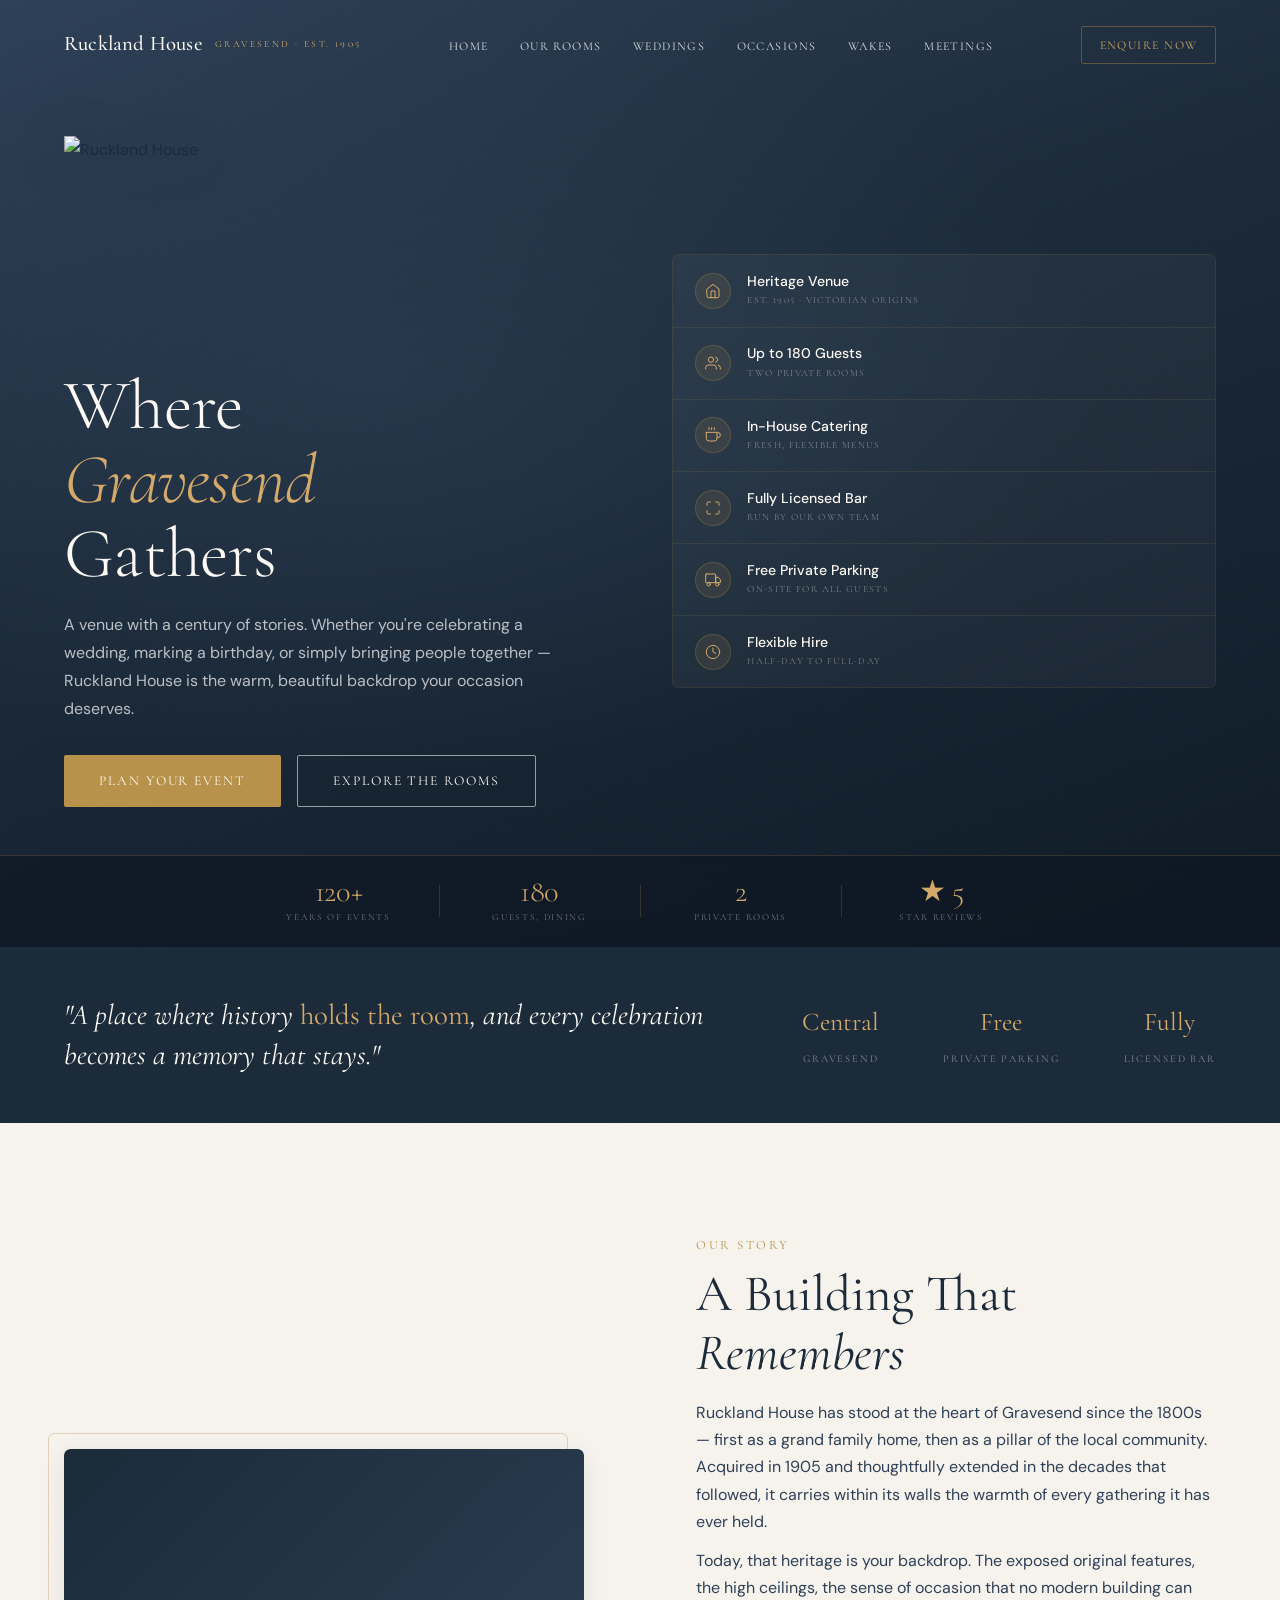
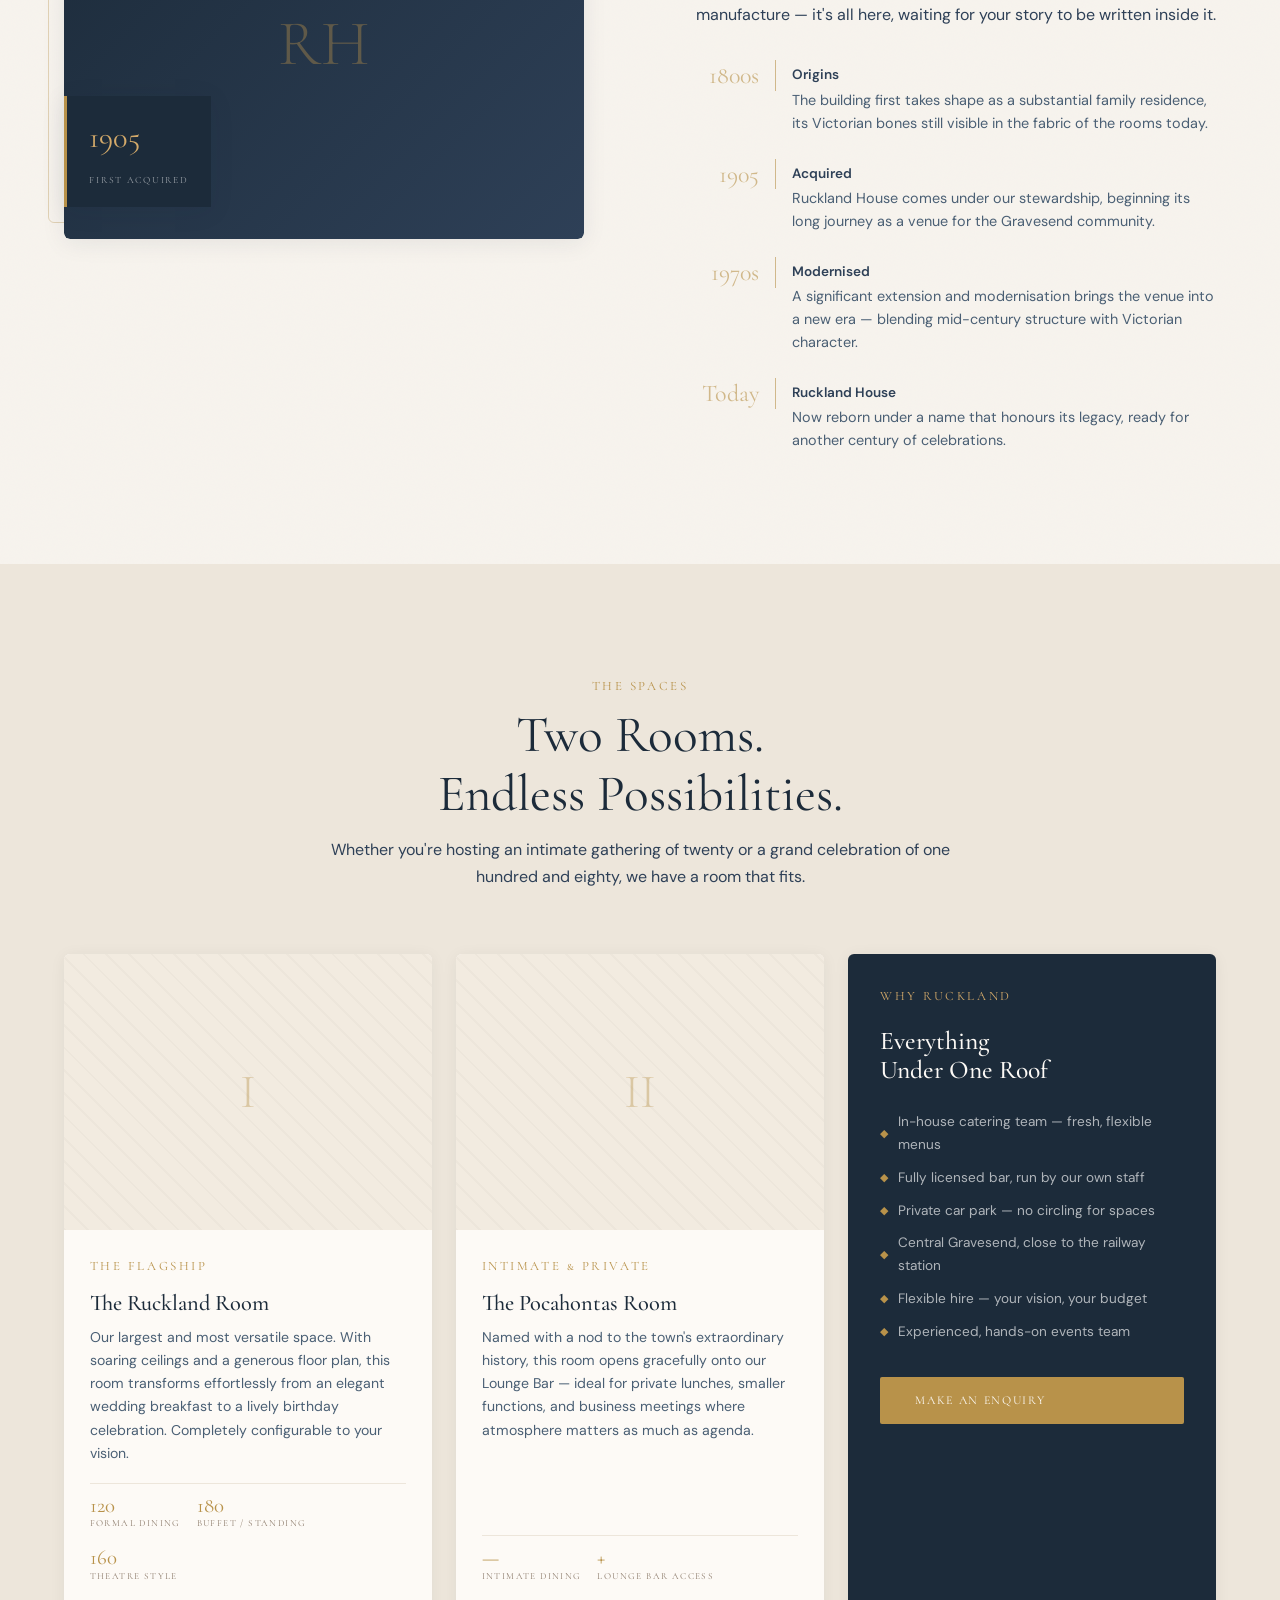
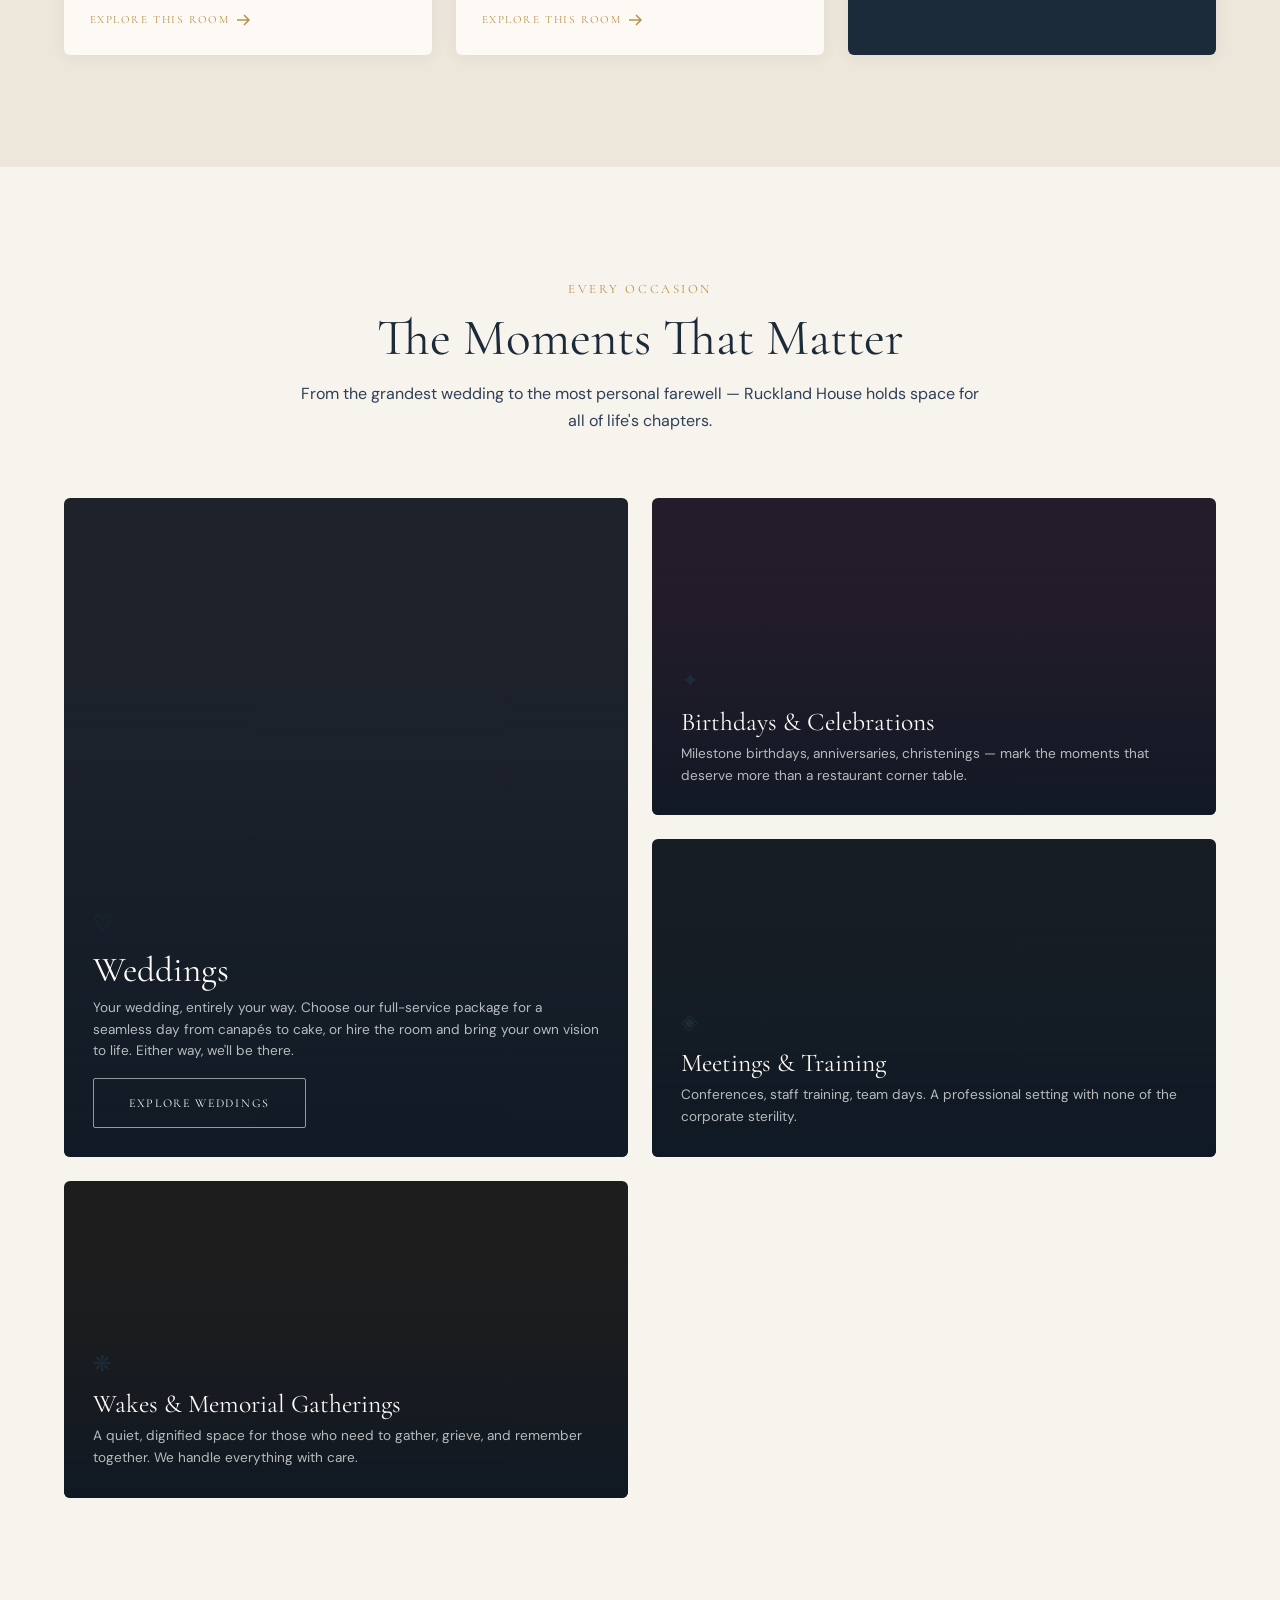
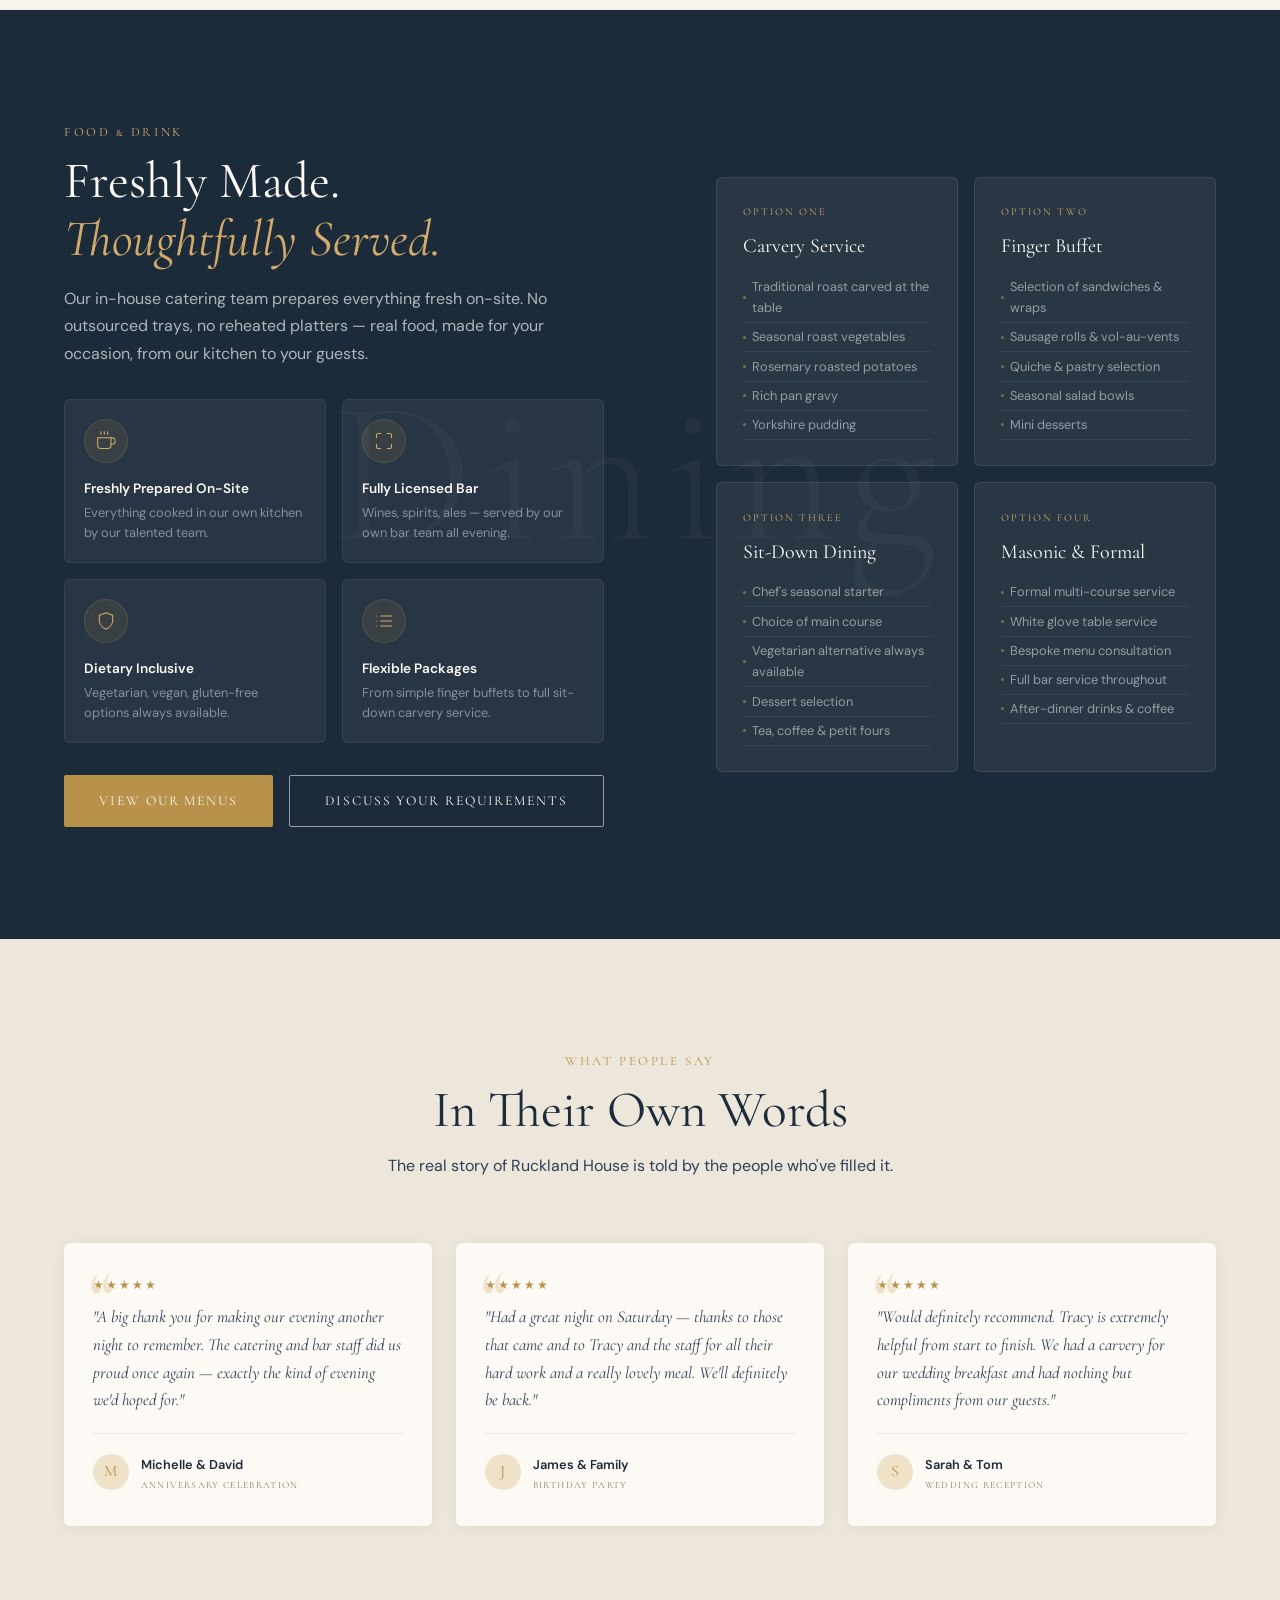
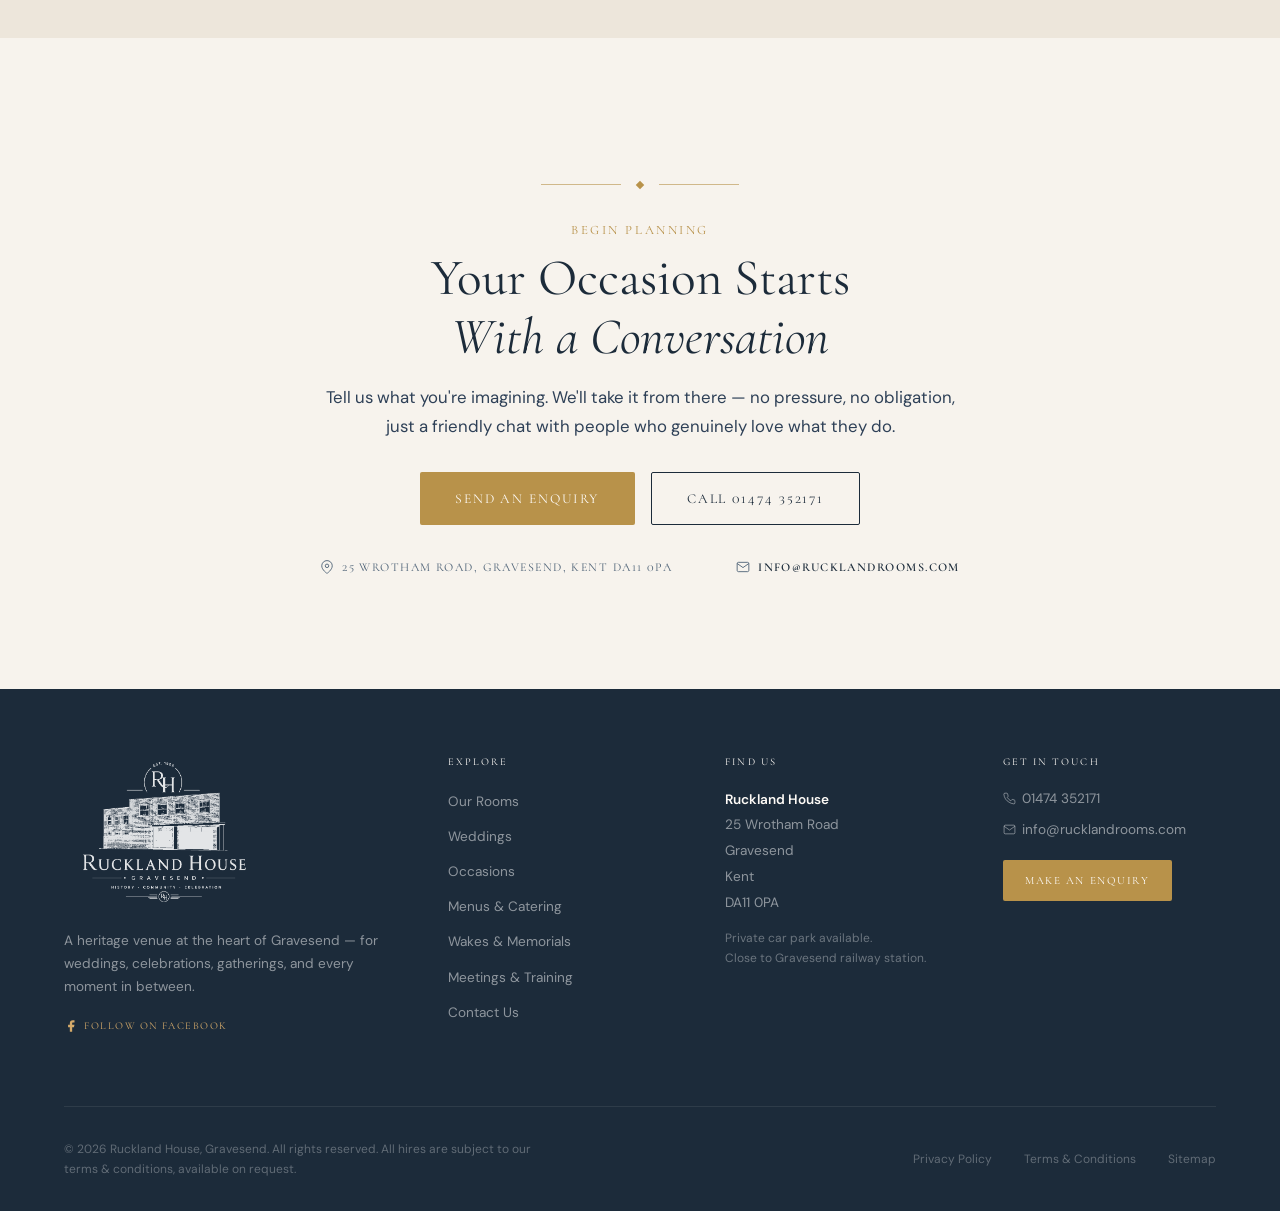
==== index.html @ 87211932 "Update index.html" ====
<!DOCTYPE html>
<html lang="en">
<head>
  <meta charset="UTF-8" />
  <meta name="viewport" content="width=device-width, initial-scale=1.0" />
  <meta name="description" content="Ruckland House — Gravesend's finest event venue. Weddings, celebrations, meetings and wakes in a historic building Est. 1905. Fully licensed bar, in-house catering. Call 01474 352171." />
  <meta name="keywords" content="function rooms Gravesend, wedding venue Gravesend, event venue Kent, Ruckland House, heritage venue Gravesend" />
  <meta property="og:title" content="Ruckland House — Gravesend" />
  <meta property="og:description" content="Where Gravesend gathers. Heritage venue for weddings, birthdays, and every moment worth celebrating." />
  <meta property="og:type" content="website" />
  <meta property="og:url" content="https://www.rucklandrooms.com" />
  <title>Ruckland House — Gravesend | Est. 1905</title>

  <!-- Google Fonts: Cormorant Garamond (heritage serif) + DM Sans (modernist sans) -->
  <link rel="preconnect" href="https://fonts.googleapis.com" />
  <link rel="preconnect" href="https://fonts.gstatic.com" crossorigin />
  <link href="https://fonts.googleapis.com/css2?family=Cormorant+Garamond:ital,wght@0,300;0,400;0,500;0,600;1,300;1,400;1,500&family=Cormorant+SC:wght@300;400;500&family=DM+Sans:ital,opsz,wght@0,9..40,300;0,9..40,400;0,9..40,500;0,9..40,600;1,9..40,400&display=swap" rel="stylesheet" />

  <link rel="stylesheet" href="style.css" />

  <!-- Favicon placeholder -->
  <link rel="icon" href="images/favicon.ico" type="image/x-icon" />
</head>

<body>

  <!-- ================================================
       HEADER & NAVIGATION
  ================================================ -->
  <header class="site-header" id="site-header">
    <div class="container">
      <nav class="nav" aria-label="Main navigation">

        <!-- Brand -->
        <a href="index.html" class="nav__brand" aria-label="Ruckland House home">
          <span class="nav__brand-name">Ruckland House</span>
          <span class="nav__brand-sub">Gravesend · Est. 1905</span>
        </a>

        <!-- Desktop links -->
        <ul class="nav__links" role="list">
          <li><a href="index.html" class="nav__link" aria-current="page">Home</a></li>
          <li><a href="rooms.html" class="nav__link">Our Rooms</a></li>
          <li><a href="weddings.html" class="nav__link">Weddings</a></li>
          <li><a href="occasions.html" class="nav__link">Occasions</a></li>
          <li><a href="wakes.html" class="nav__link">Wakes</a></li>
          <li><a href="meetings.html" class="nav__link">Meetings</a></li>
        </ul>

        <a href="contact.html" class="nav__cta">Enquire Now</a>

        <!-- Mobile toggle -->
        <button class="nav__toggle" id="nav-toggle" aria-label="Open menu" aria-expanded="false" aria-controls="nav-mobile">
          <span></span><span></span><span></span>
        </button>

      </nav>
    </div>
  </header>

  <!-- Mobile drawer -->
  <nav class="nav__mobile" id="nav-mobile" aria-label="Mobile navigation" aria-hidden="true">
    <button class="nav__mobile-close" id="nav-close" aria-label="Close menu">&times;</button>
    <a href="index.html" class="nav__mobile-link">Home</a>
    <a href="rooms.html" class="nav__mobile-link">Our Rooms</a>
    <a href="weddings.html" class="nav__mobile-link">Weddings</a>
    <a href="occasions.html" class="nav__mobile-link">Occasions</a>
    <a href="wakes.html" class="nav__mobile-link">Wakes</a>
    <a href="meetings.html" class="nav__mobile-link">Meetings</a>
    <a href="contact.html" class="nav__mobile-link text-gold">Enquire Now</a>
  </nav>

  <main>

    <!-- ================================================
         HERO — Left-aligned, two-column
    ================================================ -->
    <section class="hero" aria-label="Welcome to Ruckland House">
      <div class="hero__bg" aria-hidden="true"></div>

      <div class="container hero__inner">

        <!-- Left: main content -->
        <div class="hero__content">
          <div class="hero__logo-wrap">
            <img
              src="images/logo-white.png"
              alt="Ruckland House"
              class="hero__logo"
              width="260"
              height="208"
            />
          </div>

          <h1 class="hero__title">
            Where<br /><em>Gravesend</em><br />Gathers
          </h1>

          <p class="hero__sub">
            A venue with a century of stories. Whether you're celebrating a wedding, 
            marking a birthday, or simply bringing people together — Ruckland House 
            is the warm, beautiful backdrop your occasion deserves.
          </p>

          <div class="hero__actions">
            <a href="contact.html" class="btn btn--primary">Plan Your Event</a>
            <a href="rooms.html" class="btn btn--ghost">Explore the Rooms</a>
          </div>
        </div>

        <!-- Right: feature list -->
        <div class="hero__features" aria-hidden="true">
          <ul class="hero__feat-list">
            <li class="hero__feat-item">
              <span class="hero__feat-icon">
                <svg width="16" height="16" viewBox="0 0 24 24" fill="none" stroke="currentColor" stroke-width="1.5" stroke-linecap="round" stroke-linejoin="round"><path d="M3 9l9-7 9 7v11a2 2 0 0 1-2 2H5a2 2 0 0 1-2-2z"/><polyline points="9 22 9 12 15 12 15 22"/></svg>
              </span>
              <div>
                <span class="hero__feat-title">Heritage Venue</span>
                <span class="hero__feat-sub">Est. 1905 · Victorian origins</span>
              </div>
            </li>
            <li class="hero__feat-item">
              <span class="hero__feat-icon">
                <svg width="16" height="16" viewBox="0 0 24 24" fill="none" stroke="currentColor" stroke-width="1.5" stroke-linecap="round" stroke-linejoin="round"><path d="M17 21v-2a4 4 0 0 0-4-4H5a4 4 0 0 0-4 4v2"/><circle cx="9" cy="7" r="4"/><path d="M23 21v-2a4 4 0 0 0-3-3.87"/><path d="M16 3.13a4 4 0 0 1 0 7.75"/></svg>
              </span>
              <div>
                <span class="hero__feat-title">Up to 180 Guests</span>
                <span class="hero__feat-sub">Two private rooms</span>
              </div>
            </li>
            <li class="hero__feat-item">
              <span class="hero__feat-icon">
                <svg width="16" height="16" viewBox="0 0 24 24" fill="none" stroke="currentColor" stroke-width="1.5" stroke-linecap="round" stroke-linejoin="round"><path d="M18 8h1a4 4 0 0 1 0 8h-1"/><path d="M2 8h16v9a4 4 0 0 1-4 4H6a4 4 0 0 1-4-4V8z"/><line x1="6" y1="1" x2="6" y2="4"/><line x1="10" y1="1" x2="10" y2="4"/><line x1="14" y1="1" x2="14" y2="4"/></svg>
              </span>
              <div>
                <span class="hero__feat-title">In-House Catering</span>
                <span class="hero__feat-sub">Fresh, flexible menus</span>
              </div>
            </li>
            <li class="hero__feat-item">
              <span class="hero__feat-icon">
                <svg width="16" height="16" viewBox="0 0 24 24" fill="none" stroke="currentColor" stroke-width="1.5" stroke-linecap="round" stroke-linejoin="round"><path d="M8 3H5a2 2 0 0 0-2 2v3m18 0V5a2 2 0 0 0-2-2h-3m0 18h3a2 2 0 0 0 2-2v-3M3 16v3a2 2 0 0 0 2 2h3"/></svg>
              </span>
              <div>
                <span class="hero__feat-title">Fully Licensed Bar</span>
                <span class="hero__feat-sub">Run by our own team</span>
              </div>
            </li>
            <li class="hero__feat-item">
              <span class="hero__feat-icon">
                <svg width="16" height="16" viewBox="0 0 24 24" fill="none" stroke="currentColor" stroke-width="1.5" stroke-linecap="round" stroke-linejoin="round"><rect x="1" y="3" width="15" height="13" rx="1"/><path d="M16 8h4l3 3v5h-7V8z"/><circle cx="5.5" cy="18.5" r="2.5"/><circle cx="18.5" cy="18.5" r="2.5"/></svg>
              </span>
              <div>
                <span class="hero__feat-title">Free Private Parking</span>
                <span class="hero__feat-sub">On-site for all guests</span>
              </div>
            </li>
            <li class="hero__feat-item">
              <span class="hero__feat-icon">
                <svg width="16" height="16" viewBox="0 0 24 24" fill="none" stroke="currentColor" stroke-width="1.5" stroke-linecap="round" stroke-linejoin="round"><circle cx="12" cy="12" r="10"/><polyline points="12 6 12 12 16 14"/></svg>
              </span>
              <div>
                <span class="hero__feat-title">Flexible Hire</span>
                <span class="hero__feat-sub">Half-day to full-day</span>
              </div>
            </li>
          </ul>
        </div>

      </div>

      <!-- Stat strip — full width along the bottom -->
      <div class="hero__strip">
        <div class="hero__strip-inner">
          <div class="hero__strip-item">
            <span class="hero__strip-num">120+</span>
            <span class="hero__strip-lbl">Years of Events</span>
          </div>
          <div class="hero__strip-div" aria-hidden="true"></div>
          <div class="hero__strip-item">
            <span class="hero__strip-num">180</span>
            <span class="hero__strip-lbl">Guests, Dining</span>
          </div>
          <div class="hero__strip-div" aria-hidden="true"></div>
          <div class="hero__strip-item">
            <span class="hero__strip-num">2</span>
            <span class="hero__strip-lbl">Private Rooms</span>
          </div>
          <div class="hero__strip-div" aria-hidden="true"></div>
          <div class="hero__strip-item">
            <span class="hero__strip-num">&#9733;&nbsp;5</span>
            <span class="hero__strip-lbl">Star Reviews</span>
          </div>
        </div>
      </div>

    </section>

    <!-- ================================================
         INTRO STRIP
    ================================================ -->
    <div class="intro-strip">
      <div class="container">
        <div class="intro-strip__inner">
          <p class="intro-strip__text">
            "A place where history <em>holds the room</em>, and every celebration 
            becomes a memory that stays."
          </p>
          <div class="intro-strip__details">
            <div class="intro-strip__item">
              <span class="intro-strip__item-value">Central</span>
              <span class="intro-strip__item-key">Gravesend</span>
            </div>
            <div class="intro-strip__item">
              <span class="intro-strip__item-value">Free</span>
              <span class="intro-strip__item-key">Private Parking</span>
            </div>
            <div class="intro-strip__item">
              <span class="intro-strip__item-value">Fully</span>
              <span class="intro-strip__item-key">Licensed Bar</span>
            </div>
          </div>
        </div>
      </div>
    </div>

    <!-- ================================================
         HERITAGE SECTION
    ================================================ -->
    <section class="heritage" aria-labelledby="heritage-title">
      <div class="container">
        <div class="heritage__inner">

          <!-- Visual side -->
          <div class="heritage__visual reveal">
            <div class="heritage__img-wrap">
              <!--
                REPLACE THIS with a real exterior/historic photo.
                Suggested: a sepia or warm-toned shot of the building facade.
                Dimensions: 800×600px minimum.
              -->
              <img
                src="images/heritage-building.jpg"
                alt="The exterior of Ruckland House, Gravesend — a heritage building with Victorian origins"
                width="800"
                height="600"
                loading="lazy"
                onerror="this.style.display='none'; this.nextElementSibling.style.display='flex';"
              />
              <!-- Fallback placeholder (hidden when image loads) -->
              <div style="display:none; width:100%; aspect-ratio:4/3; background:linear-gradient(135deg,#1C2B3A,#2E4057); align-items:center; justify-content:center; border-radius:6px;">
                <span style="font-family:'Cormorant Garamond',serif; font-size:4rem; color:rgba(184,146,74,0.4); font-weight:300;">RH</span>
              </div>
            </div>
            <div class="heritage__img-frame" aria-hidden="true"></div>
            <div class="heritage__est-badge" aria-label="Acquired by Ruckland House in 1905">
              <strong>1905</strong>
              <span>First Acquired</span>
            </div>
          </div>

          <!-- Content side -->
          <div class="heritage__content reveal reveal--delay-2">
            <span class="label">Our Story</span>
            <h2 id="heritage-title">A Building That<br /><em>Remembers</em></h2>

            <p style="margin-top: 1rem; max-width: none;">
              Ruckland House has stood at the heart of Gravesend since the 1800s — 
              first as a grand family home, then as a pillar of the local community. 
              Acquired in 1905 and thoughtfully extended in the decades that followed, 
              it carries within its walls the warmth of every gathering it has ever held.
            </p>
            <p style="margin-top: 0.75rem; max-width: none;">
              Today, that heritage is your backdrop. The exposed original features, 
              the high ceilings, the sense of occasion that no modern building can 
              manufacture — it's all here, waiting for your story to be written inside it.
            </p>

            <div class="heritage__timeline" style="margin-top: 2rem;">
              <div class="timeline-item">
                <div class="timeline-item__year">1800s</div>
                <div class="timeline-item__text">
                  <strong>Origins</strong>
                  The building first takes shape as a substantial family residence, 
                  its Victorian bones still visible in the fabric of the rooms today.
                </div>
              </div>
              <div class="timeline-item">
                <div class="timeline-item__year">1905</div>
                <div class="timeline-item__text">
                  <strong>Acquired</strong>
                  Ruckland House comes under our stewardship, beginning its long 
                  journey as a venue for the Gravesend community.
                </div>
              </div>
              <div class="timeline-item">
                <div class="timeline-item__year">1970s</div>
                <div class="timeline-item__text">
                  <strong>Modernised</strong>
                  A significant extension and modernisation brings the venue into 
                  a new era — blending mid-century structure with Victorian character.
                </div>
              </div>
              <div class="timeline-item">
                <div class="timeline-item__year">Today</div>
                <div class="timeline-item__text">
                  <strong>Ruckland House</strong>
                  Now reborn under a name that honours its legacy, ready for 
                  another century of celebrations.
                </div>
              </div>
            </div>
          </div>

        </div>
      </div>
    </section>

    <!-- ================================================
         ROOMS / SPACES
    ================================================ -->
    <section class="spaces" aria-labelledby="spaces-title">
      <div class="container">
        <header class="spaces__header reveal">
          <span class="label">The Spaces</span>
          <h2 id="spaces-title">Two Rooms.<br />Endless Possibilities.</h2>
          <p style="margin-inline: auto; margin-top: 0.75rem;">
            Whether you're hosting an intimate gathering of twenty or a grand 
            celebration of one hundred and eighty, we have a room that fits.
          </p>
        </header>

        <div class="spaces__grid">

          <!-- Ruckland Room -->
          <article class="space-card reveal reveal--delay-1">
            <!--
              REPLACE: Interior photo of the main Ruckland Room.
              Suggested: wide-angle shot showing table setup, lighting.
              Dimensions: 800×600px minimum.
            -->
            <div class="space-card__img-placeholder" aria-hidden="true">
              <span>I</span>
            </div>
            <div class="space-card__body">
              <span class="label" style="margin-bottom: 0.2rem;">The Flagship</span>
              <h3 class="space-card__name">The Ruckland Room</h3>
              <p class="space-card__desc">
                Our largest and most versatile space. With soaring ceilings and 
                a generous floor plan, this room transforms effortlessly from an 
                elegant wedding breakfast to a lively birthday celebration. 
                Completely configurable to your vision.
              </p>
              <div class="space-card__cap">
                <div class="cap-item">
                  <span class="cap-item__num">120</span>
                  <span class="cap-item__lbl">Formal Dining</span>
                </div>
                <div class="cap-item">
                  <span class="cap-item__num">180</span>
                  <span class="cap-item__lbl">Buffet / Standing</span>
                </div>
                <div class="cap-item">
                  <span class="cap-item__num">160</span>
                  <span class="cap-item__lbl">Theatre Style</span>
                </div>
              </div>
              <a href="rooms.html#ruckland-room" class="space-card__link">
                Explore this room
                <svg width="14" height="14" viewBox="0 0 14 14" fill="none" stroke="currentColor" stroke-width="1.5" aria-hidden="true">
                  <path d="M1 7h12M8 2l5 5-5 5"/>
                </svg>
              </a>
            </div>
          </article>

          <!-- Pocahontas Room -->
          <article class="space-card reveal reveal--delay-2">
            <div class="space-card__img-placeholder" aria-hidden="true">
              <span>II</span>
            </div>
            <div class="space-card__body">
              <span class="label" style="margin-bottom: 0.2rem;">Intimate & Private</span>
              <h3 class="space-card__name">The Pocahontas Room</h3>
              <p class="space-card__desc">
                Named with a nod to the town's extraordinary history, this room 
                opens gracefully onto our Lounge Bar — ideal for private lunches, 
                smaller functions, and business meetings where atmosphere matters 
                as much as agenda.
              </p>
              <div class="space-card__cap">
                <div class="cap-item">
                  <span class="cap-item__num">—</span>
                  <span class="cap-item__lbl">Intimate Dining</span>
                </div>
                <div class="cap-item">
                  <span class="cap-item__num">+</span>
                  <span class="cap-item__lbl">Lounge Bar Access</span>
                </div>
              </div>
              <a href="rooms.html#pocahontas-room" class="space-card__link">
                Explore this room
                <svg width="14" height="14" viewBox="0 0 14 14" fill="none" stroke="currentColor" stroke-width="1.5" aria-hidden="true">
                  <path d="M1 7h12M8 2l5 5-5 5"/>
                </svg>
              </a>
            </div>
          </article>

          <!-- Venue overview card -->
          <article class="space-card reveal reveal--delay-3" style="background: var(--navy); color: var(--white);">
            <div class="space-card__body" style="padding: 2rem;">
              <span class="label" style="color: var(--gold-light);">Why Ruckland</span>
              <h3 class="space-card__name" style="color: var(--white); font-size: 1.6rem;">Everything<br />Under One Roof</h3>
              <ul style="margin-top: 1rem; display: flex; flex-direction: column; gap: 0.6rem;">
                <li style="display:flex; align-items:center; gap:0.6rem; font-size:0.85rem; color:rgba(255,255,255,0.65);">
                  <span style="color:var(--gold); font-size:0.7rem;">◆</span> In-house catering team — fresh, flexible menus
                </li>
                <li style="display:flex; align-items:center; gap:0.6rem; font-size:0.85rem; color:rgba(255,255,255,0.65);">
                  <span style="color:var(--gold); font-size:0.7rem;">◆</span> Fully licensed bar, run by our own staff
                </li>
                <li style="display:flex; align-items:center; gap:0.6rem; font-size:0.85rem; color:rgba(255,255,255,0.65);">
                  <span style="color:var(--gold); font-size:0.7rem;">◆</span> Private car park — no circling for spaces
                </li>
                <li style="display:flex; align-items:center; gap:0.6rem; font-size:0.85rem; color:rgba(255,255,255,0.65);">
                  <span style="color:var(--gold); font-size:0.7rem;">◆</span> Central Gravesend, close to the railway station
                </li>
                <li style="display:flex; align-items:center; gap:0.6rem; font-size:0.85rem; color:rgba(255,255,255,0.65);">
                  <span style="color:var(--gold); font-size:0.7rem;">◆</span> Flexible hire — your vision, your budget
                </li>
                <li style="display:flex; align-items:center; gap:0.6rem; font-size:0.85rem; color:rgba(255,255,255,0.65);">
                  <span style="color:var(--gold); font-size:0.7rem;">◆</span> Experienced, hands-on events team
                </li>
              </ul>
              <a href="contact.html" class="btn btn--primary" style="margin-top: 1.5rem; font-size: 0.75rem;">Make an Enquiry</a>
            </div>
          </article>

        </div>
      </div>
    </section>

    <!-- ================================================
         OCCASIONS
    ================================================ -->
    <section class="occasions" aria-labelledby="occasions-title">
      <div class="container">
        <header class="occasions__header reveal">
          <span class="label">Every Occasion</span>
          <h2 id="occasions-title">The Moments That Matter</h2>
          <p style="margin-inline: auto; margin-top: 0.75rem;">
            From the grandest wedding to the most personal farewell — 
            Ruckland House holds space for all of life's chapters.
          </p>
        </header>

        <div class="occasions__grid">

          <article class="occasion-card occasion-card--large occasion-card--wedding reveal" aria-label="Weddings">
            <div class="occasion-card__bg" style="background-image:url('images/occasion-wedding.jpg');" role="img" aria-label="Elegant wedding reception setup"></div>
            <div class="occasion-card__content">
              <span class="occasion-card__icon" aria-hidden="true">♡</span>
              <h3 class="occasion-card__title">Weddings</h3>
              <p class="occasion-card__desc">
                Your wedding, entirely your way. Choose our full-service package 
                for a seamless day from canapés to cake, or hire the room 
                and bring your own vision to life. Either way, we'll be there.
              </p>
              <a href="weddings.html" class="btn btn--ghost" style="margin-top: 1rem; font-size: 0.75rem;">
                Explore Weddings
              </a>
            </div>
          </article>

          <article class="occasion-card occasion-card--birthday reveal reveal--delay-1" aria-label="Birthdays and celebrations">
            <div class="occasion-card__bg" style="background-image:url('images/occasion-birthday.jpg');" role="img" aria-label="Birthday celebration gathering"></div>
            <div class="occasion-card__content">
              <span class="occasion-card__icon" aria-hidden="true">✦</span>
              <h3 class="occasion-card__title">Birthdays &amp; Celebrations</h3>
              <p class="occasion-card__desc">
                Milestone birthdays, anniversaries, christenings — mark the 
                moments that deserve more than a restaurant corner table.
              </p>
            </div>
          </article>

          <article class="occasion-card occasion-card--meetings reveal reveal--delay-2" aria-label="Meetings and conferences">
            <div class="occasion-card__bg" style="background-image:url('images/occasion-meetings.jpg');" role="img" aria-label="Professional meeting setup"></div>
            <div class="occasion-card__content">
              <span class="occasion-card__icon" aria-hidden="true">◈</span>
              <h3 class="occasion-card__title">Meetings &amp; Training</h3>
              <p class="occasion-card__desc">
                Conferences, staff training, team days. A professional 
                setting with none of the corporate sterility.
              </p>
            </div>
          </article>

          <article class="occasion-card occasion-card--wakes reveal reveal--delay-3" aria-label="Funeral receptions">
            <div class="occasion-card__bg" style="background-image:url('images/occasion-wakes.jpg');" role="img" aria-label="Quiet, comfortable gathering space"></div>
            <div class="occasion-card__content">
              <span class="occasion-card__icon" aria-hidden="true">❋</span>
              <h3 class="occasion-card__title">Wakes &amp; Memorial Gatherings</h3>
              <p class="occasion-card__desc">
                A quiet, dignified space for those who need to gather, 
                grieve, and remember together. We handle everything with care.
              </p>
            </div>
          </article>

        </div>
      </div>
    </section>

    <!-- ================================================
         FOOD & DRINK
    ================================================ -->
    <section class="catering" aria-labelledby="catering-title">
      <div class="container">
        <div class="catering__inner">

          <div>
            <span class="label catering__label">Food &amp; Drink</span>
            <h2 class="catering__title" id="catering-title">Freshly Made.<br /><em style="color:var(--gold-light); font-style:italic;">Thoughtfully Served.</em></h2>
            <p class="catering__intro">
              Our in-house catering team prepares everything fresh on-site. 
              No outsourced trays, no reheated platters — real food, made 
              for your occasion, from our kitchen to your guests.
            </p>

            <div class="catering__features">
              <div class="catering-feat">
                <span class="catering-feat__icon" aria-hidden="true">
                  <svg width="20" height="20" viewBox="0 0 24 24" fill="none" stroke="currentColor" stroke-width="1.25" stroke-linecap="round" stroke-linejoin="round"><path d="M18 8h1a4 4 0 0 1 0 8h-1"/><path d="M2 8h16v9a4 4 0 0 1-4 4H6a4 4 0 0 1-4-4V8z"/><line x1="6" y1="1" x2="6" y2="4"/><line x1="10" y1="1" x2="10" y2="4"/><line x1="14" y1="1" x2="14" y2="4"/></svg>
                </span>
                <div class="catering-feat__title">Freshly Prepared On-Site</div>
                <p class="catering-feat__text">Everything cooked in our own kitchen by our talented team.</p>
              </div>
              <div class="catering-feat">
                <span class="catering-feat__icon" aria-hidden="true">
                  <svg width="20" height="20" viewBox="0 0 24 24" fill="none" stroke="currentColor" stroke-width="1.25" stroke-linecap="round" stroke-linejoin="round"><path d="M8 3H5a2 2 0 0 0-2 2v3m18 0V5a2 2 0 0 0-2-2h-3m0 18h3a2 2 0 0 0 2-2v-3M3 16v3a2 2 0 0 0 2 2h3"/></svg>
                </span>
                <div class="catering-feat__title">Fully Licensed Bar</div>
                <p class="catering-feat__text">Wines, spirits, ales — served by our own bar team all evening.</p>
              </div>
              <div class="catering-feat">
                <span class="catering-feat__icon" aria-hidden="true">
                  <svg width="20" height="20" viewBox="0 0 24 24" fill="none" stroke="currentColor" stroke-width="1.25" stroke-linecap="round" stroke-linejoin="round"><path d="M12 22s8-4 8-10V5l-8-3-8 3v7c0 6 8 10 8 10z"/></svg>
                </span>
                <div class="catering-feat__title">Dietary Inclusive</div>
                <p class="catering-feat__text">Vegetarian, vegan, gluten-free options always available.</p>
              </div>
              <div class="catering-feat">
                <span class="catering-feat__icon" aria-hidden="true">
                  <svg width="20" height="20" viewBox="0 0 24 24" fill="none" stroke="currentColor" stroke-width="1.25" stroke-linecap="round" stroke-linejoin="round"><line x1="8" y1="6" x2="21" y2="6"/><line x1="8" y1="12" x2="21" y2="12"/><line x1="8" y1="18" x2="21" y2="18"/><line x1="3" y1="6" x2="3.01" y2="6"/><line x1="3" y1="12" x2="3.01" y2="12"/><line x1="3" y1="18" x2="3.01" y2="18"/></svg>
                </span>
                <div class="catering-feat__title">Flexible Packages</div>
                <p class="catering-feat__text">From simple finger buffets to full sit-down carvery service.</p>
              </div>
            </div>

            <div class="catering__actions">
              <a href="menus.html" class="btn btn--primary">View Our Menus</a>
              <a href="contact.html" class="btn btn--ghost">Discuss Your Requirements</a>
            </div>
          </div>

          <!-- Sample menu cards -->
          <div class="catering__menu-cols">

            <div class="menu-card">
              <span class="menu-card__type">Option One</span>
              <div class="menu-card__name">Carvery Service</div>
              <ul class="menu-card__items">
                <li>Traditional roast carved at the table</li>
                <li>Seasonal roast vegetables</li>
                <li>Rosemary roasted potatoes</li>
                <li>Rich pan gravy</li>
                <li>Yorkshire pudding</li>
              </ul>
            </div>

            <div class="menu-card">
              <span class="menu-card__type">Option Two</span>
              <div class="menu-card__name">Finger Buffet</div>
              <ul class="menu-card__items">
                <li>Selection of sandwiches &amp; wraps</li>
                <li>Sausage rolls &amp; vol-au-vents</li>
                <li>Quiche &amp; pastry selection</li>
                <li>Seasonal salad bowls</li>
                <li>Mini desserts</li>
              </ul>
            </div>

            <div class="menu-card">
              <span class="menu-card__type">Option Three</span>
              <div class="menu-card__name">Sit-Down Dining</div>
              <ul class="menu-card__items">
                <li>Chef's seasonal starter</li>
                <li>Choice of main course</li>
                <li>Vegetarian alternative always available</li>
                <li>Dessert selection</li>
                <li>Tea, coffee &amp; petit fours</li>
              </ul>
            </div>

            <div class="menu-card">
              <span class="menu-card__type">Option Four</span>
              <div class="menu-card__name">Masonic &amp; Formal</div>
              <ul class="menu-card__items">
                <li>Formal multi-course service</li>
                <li>White glove table service</li>
                <li>Bespoke menu consultation</li>
                <li>Full bar service throughout</li>
                <li>After-dinner drinks &amp; coffee</li>
              </ul>
            </div>

          </div>
        </div>
      </div>
    </section>

    <!-- ================================================
         TESTIMONIALS
    ================================================ -->
    <section class="testimonials" aria-labelledby="testimonials-title">
      <div class="container">
        <header class="testimonials__header reveal">
          <span class="label">What People Say</span>
          <h2 id="testimonials-title">In Their Own Words</h2>
          <p style="margin-inline: auto; margin-top: 0.75rem;">
            The real story of Ruckland House is told by the people who've filled it.
          </p>
        </header>

        <div class="testimonials__grid">

          <article class="testimonial-card reveal reveal--delay-1">
            <div class="testimonial-card__stars" aria-label="5 stars">★★★★★</div>
            <p class="testimonial-card__text">
              "A big thank you for making our evening another night to remember. 
              The catering and bar staff did us proud once again — exactly 
              the kind of evening we'd hoped for."
            </p>
            <div class="testimonial-card__author">
              <div class="testimonial-card__avatar" aria-hidden="true">M</div>
              <div>
                <span class="testimonial-card__name">Michelle & David</span>
                <span class="testimonial-card__occasion">Anniversary Celebration</span>
              </div>
            </div>
          </article>

          <article class="testimonial-card reveal reveal--delay-2">
            <div class="testimonial-card__stars" aria-label="5 stars">★★★★★</div>
            <p class="testimonial-card__text">
              "Had a great night on Saturday — thanks to those that came and 
              to Tracy and the staff for all their hard work and a really 
              lovely meal. We'll definitely be back."
            </p>
            <div class="testimonial-card__author">
              <div class="testimonial-card__avatar" aria-hidden="true">J</div>
              <div>
                <span class="testimonial-card__name">James & Family</span>
                <span class="testimonial-card__occasion">Birthday Party</span>
              </div>
            </div>
          </article>

          <article class="testimonial-card reveal reveal--delay-3">
            <div class="testimonial-card__stars" aria-label="5 stars">★★★★★</div>
            <p class="testimonial-card__text">
              "Would definitely recommend. Tracy is extremely helpful from 
              start to finish. We had a carvery for our wedding breakfast 
              and had nothing but compliments from our guests."
            </p>
            <div class="testimonial-card__author">
              <div class="testimonial-card__avatar" aria-hidden="true">S</div>
              <div>
                <span class="testimonial-card__name">Sarah & Tom</span>
                <span class="testimonial-card__occasion">Wedding Reception</span>
              </div>
            </div>
          </article>

        </div>
      </div>
    </section>

    <!-- ================================================
         CTA BAND
    ================================================ -->
    <section class="cta-band" aria-labelledby="cta-title">
      <div class="container">
        <div class="cta-band__inner reveal">
          <div class="rule"><div class="rule__diamond"></div></div>
          <span class="label">Begin Planning</span>
          <h2 class="cta-band__title" id="cta-title">Your Occasion Starts<br /><em>With a Conversation</em></h2>
          <p class="cta-band__sub">
            Tell us what you're imagining. We'll take it from there — no pressure, 
            no obligation, just a friendly chat with people who genuinely love what they do.
          </p>
          <div class="cta-band__actions">
            <a href="contact.html" class="btn btn--primary">Send an Enquiry</a>
            <a href="tel:014743521710" class="btn btn--outline">Call 01474 352171</a>
          </div>
          <div class="cta-band__contact">
            <div class="cta-band__contact-item">
              <svg width="14" height="14" viewBox="0 0 24 24" fill="none" stroke="currentColor" stroke-width="1.5" aria-hidden="true"><path d="M21 10c0 7-9 13-9 13s-9-6-9-13a9 9 0 0 1 18 0z"/><circle cx="12" cy="10" r="3"/></svg>
              <span>25 Wrotham Road, Gravesend, Kent DA11 0PA</span>
            </div>
            <div class="cta-band__contact-item">
              <svg width="14" height="14" viewBox="0 0 24 24" fill="none" stroke="currentColor" stroke-width="1.5" aria-hidden="true"><path d="M4 4h16c1.1 0 2 .9 2 2v12c0 1.1-.9 2-2 2H4c-1.1 0-2-.9-2-2V6c0-1.1.9-2 2-2z"/><polyline points="22,6 12,13 2,6"/></svg>
              <a href="mailto:info@rucklandrooms.com">info@rucklandrooms.com</a>
            </div>
          </div>
        </div>
      </div>
    </section>

  </main>

  <!-- ================================================
       FOOTER
  ================================================ -->
  <footer class="site-footer" role="contentinfo">
    <div class="container">
      <div class="footer__inner">

        <!-- Brand column -->
        <div>
          <div class="footer__logo-wrap">
            <img
              src="images/logo-white.webp"
              alt="Ruckland House — Gravesend, Est. 1905"
              class="footer__logo"
              width="220"
              loading="lazy"
            />
          </div>
          <p class="footer__tagline">
            A heritage venue at the heart of Gravesend — for weddings, 
            celebrations, gatherings, and every moment in between.
          </p>
          <div class="footer__social">
            <a href="https://www.facebook.com/Ruckland-House-2132019600415374/" target="_blank" rel="noopener noreferrer" aria-label="Follow Ruckland House on Facebook">
              <svg width="14" height="14" viewBox="0 0 24 24" fill="currentColor" aria-hidden="true"><path d="M18 2h-3a5 5 0 0 0-5 5v3H7v4h3v8h4v-8h3l1-4h-4V7a1 1 0 0 1 1-1h3z"/></svg>
              Follow on Facebook
            </a>
          </div>
        </div>

        <!-- Quick links -->
        <nav aria-label="Footer navigation">
          <span class="footer__col-title">Explore</span>
          <ul class="footer__nav">
            <li><a href="rooms.html">Our Rooms</a></li>
            <li><a href="weddings.html">Weddings</a></li>
            <li><a href="occasions.html">Occasions</a></li>
            <li><a href="menus.html">Menus &amp; Catering</a></li>
            <li><a href="wakes.html">Wakes &amp; Memorials</a></li>
            <li><a href="meetings.html">Meetings &amp; Training</a></li>
            <li><a href="contact.html">Contact Us</a></li>
          </ul>
        </nav>

        <!-- Address -->
        <div>
          <span class="footer__col-title">Find Us</span>
          <address class="footer__address">
            <strong>Ruckland House</strong><br />
            25 Wrotham Road<br />
            Gravesend<br />
            Kent<br />
            DA11 0PA
          </address>
          <p style="margin-top: 0.75rem; font-size: 0.75rem; color: rgba(255,255,255,0.35); max-width: none;">
            Private car park available.<br />
            Close to Gravesend railway station.
          </p>
        </div>

        <!-- Contact -->
        <div>
          <span class="footer__col-title">Get in Touch</span>
          <a href="tel:014743521710" class="footer__contact-link">
            <svg width="13" height="13" viewBox="0 0 24 24" fill="none" stroke="currentColor" stroke-width="1.5" aria-hidden="true"><path d="M22 16.92v3a2 2 0 0 1-2.18 2 19.79 19.79 0 0 1-8.63-3.07A19.5 19.5 0 0 1 4.69 13a19.79 19.79 0 0 1-3.07-8.67A2 2 0 0 1 3.6 2.18h3a2 2 0 0 1 2 1.72c.127.96.361 1.903.7 2.81a2 2 0 0 1-.45 2.11L7.91 9.91a16 16 0 0 0 6.29 6.29l1.79-1.79a2 2 0 0 1 2.11-.45c.907.339 1.85.573 2.81.7A2 2 0 0 1 22 16.92z"/></svg>
            01474 352171
          </a>
          <a href="mailto:info@rucklandrooms.com" class="footer__contact-link">
            <svg width="13" height="13" viewBox="0 0 24 24" fill="none" stroke="currentColor" stroke-width="1.5" aria-hidden="true"><path d="M4 4h16c1.1 0 2 .9 2 2v12c0 1.1-.9 2-2 2H4c-1.1 0-2-.9-2-2V6c0-1.1.9-2 2-2z"/><polyline points="22,6 12,13 2,6"/></svg>
            info@rucklandrooms.com
          </a>
          <div style="margin-top: 1.2rem;">
            <a href="contact.html" class="btn btn--primary" style="font-size: 0.7rem; padding: 0.7rem 1.4rem;">
              Make an Enquiry
            </a>
          </div>
        </div>

      </div>

      <div class="footer__bottom">
        <p class="footer__copy">
          &copy; <script>document.write(new Date().getFullYear())</script> Ruckland House, Gravesend. All rights reserved. 
          All hires are subject to our terms &amp; conditions, available on request.
        </p>
        <nav class="footer__legal" aria-label="Legal navigation">
          <a href="privacy.html">Privacy Policy</a>
          <a href="terms.html">Terms &amp; Conditions</a>
          <a href="sitemap.html">Sitemap</a>
        </nav>
      </div>
    </div>
  </footer>

  <!-- ================================================
       JAVASCRIPT — Minimal vanilla JS
  ================================================ -->
  <script>
    // --- Sticky header ---
    const header = document.getElementById('site-header');
    window.addEventListener('scroll', () => {
      header.classList.toggle('scrolled', window.scrollY > 60);
    }, { passive: true });

    // --- Mobile nav toggle ---
    const toggle    = document.getElementById('nav-toggle');
    const mobileNav = document.getElementById('nav-mobile');
    const closeBtn  = document.getElementById('nav-close');

    function openNav() {
      toggle.classList.add('open');
      mobileNav.classList.add('open');
      mobileNav.setAttribute('aria-hidden', 'false');
      toggle.setAttribute('aria-expanded', 'true');
      document.body.style.overflow = 'hidden';
    }
    function closeNav() {
      toggle.classList.remove('open');
      mobileNav.classList.remove('open');
      mobileNav.setAttribute('aria-hidden', 'true');
      toggle.setAttribute('aria-expanded', 'false');
      document.body.style.overflow = '';
    }

    toggle.addEventListener('click', () => {
      mobileNav.classList.contains('open') ? closeNav() : openNav();
    });
    closeBtn.addEventListener('click', closeNav);
    document.addEventListener('keydown', e => { if (e.key === 'Escape') closeNav(); });

    // Close on mobile link click
    document.querySelectorAll('.nav__mobile-link').forEach(link => {
      link.addEventListener('click', closeNav);
    });

    // --- Scroll reveal ---
    const revealEls = document.querySelectorAll('.reveal');
    const observer = new IntersectionObserver((entries) => {
      entries.forEach(entry => {
        if (entry.isIntersecting) {
          entry.target.classList.add('visible');
          observer.unobserve(entry.target);
        }
      });
    }, { threshold: 0.12, rootMargin: '0px 0px -40px 0px' });

    revealEls.forEach(el => observer.observe(el));
  </script>

</body>
</html>
---- style.css ----
/* ============================================================
   RUCKLAND HOUSE — style.css
   Aesthetic: Heritage Refined × Modernist Warmth
   Old meets new: 1800s building soul, 1970s structure, today's clarity
   ============================================================ */

/* --- Google Fonts import (handled in HTML <head>) ---
   Display: "Cormorant Garamond" — old-world serif with editorial elegance
   Body:    "DM Sans" — clean 1970s-influenced geometric humanist sans
   Accent:  "Cormorant SC" (small caps variant) — for monogram / labels
   -------------------------------------------------------- */

/* ============================================================
   DESIGN TOKENS
   ============================================================ */
:root {
  /* Palette — warm light, heritage gold, deep navy */
  --cream:        #F7F3ED;   /* page background — aged paper warmth */
  --cream-dark:   #EDE6DB;   /* section dividers, card fills */
  --linen:        #F2EBE0;   /* hero overlay tint */
  --gold:         #B8924A;   /* brand accent — aged brass */
  --gold-light:   #D4AA6A;   /* hover states, highlights */
  --gold-pale:    #F0E2C8;   /* very soft gold wash */
  --navy:         #1C2B3A;   /* primary text, header */
  --navy-mid:     #2E4057;   /* secondary text */
  --navy-soft:    #4A5F74;   /* muted text */
  --stone:        #8C7B6B;   /* subdued mid-tone */
  --white:        #FDFAF6;   /* pure near-white surfaces */

  /* Typography scale */
  --font-display: 'Cormorant Garamond', Georgia, serif;
  --font-body:    'DM Sans', 'Helvetica Neue', sans-serif;
  --font-accent:  'Cormorant SC', Georgia, serif;

  /* Spacing rhythm */
  --gap-xs:   0.5rem;
  --gap-sm:   1rem;
  --gap-md:   2rem;
  --gap-lg:   4rem;
  --gap-xl:   7rem;

  /* Border & radius */
  --radius-sm: 2px;
  --radius-md: 6px;
  --border-gold: 1px solid var(--gold);

  /* Transitions */
  --ease: cubic-bezier(0.25, 0.46, 0.45, 0.94);
  --duration: 0.35s;

  /* Shadows */
  --shadow-soft: 0 4px 24px rgba(28, 43, 58, 0.08);
  --shadow-card: 0 2px 16px rgba(28, 43, 58, 0.06);
}

/* ============================================================
   RESET & BASE
   ============================================================ */
*, *::before, *::after {
  box-sizing: border-box;
  margin: 0;
  padding: 0;
}

html {
  font-size: 16px;
  scroll-behavior: smooth;
  -webkit-font-smoothing: antialiased;
  -moz-osx-font-smoothing: grayscale;
}

body {
  background-color: var(--cream);
  color: var(--navy);
  font-family: var(--font-body);
  font-size: 1rem;
  line-height: 1.7;
  overflow-x: hidden;
}

img {
  display: block;
  max-width: 100%;
  height: auto;
}

a {
  color: inherit;
  text-decoration: none;
  transition: color var(--duration) var(--ease);
}

ul {
  list-style: none;
}

/* ============================================================
   UTILITY CLASSES
   ============================================================ */
.container {
  width: 90%;
  max-width: 1180px;
  margin-inline: auto;
}

.container--narrow {
  max-width: 780px;
  margin-inline: auto;
}

.text-center { text-align: center; }
.text-gold   { color: var(--gold); }

/* Gold rule divider */
.rule {
  display: flex;
  align-items: center;
  gap: var(--gap-sm);
  justify-content: center;
  margin-block: var(--gap-md);
}
.rule::before,
.rule::after {
  content: '';
  flex: 1;
  max-width: 80px;
  height: 1px;
  background: var(--gold);
  opacity: 0.6;
}
.rule__diamond {
  width: 6px;
  height: 6px;
  background: var(--gold);
  transform: rotate(45deg);
  flex-shrink: 0;
}

/* Section label — small caps above titles */
.label {
  font-family: var(--font-accent);
  font-size: 0.8rem;
  letter-spacing: 0.2em;
  text-transform: uppercase;
  color: var(--gold);
  display: block;
  margin-bottom: var(--gap-xs);
}

/* Display headings */
h1, h2, h3, h4 {
  font-family: var(--font-display);
  font-weight: 500;
  line-height: 1.15;
  color: var(--navy);
}

h1 { font-size: clamp(3rem, 7vw, 5.5rem); font-weight: 400; }
h2 { font-size: clamp(2rem, 4vw, 3.2rem); font-weight: 400; }
h3 { font-size: clamp(1.4rem, 2.5vw, 1.9rem); font-weight: 500; }
h4 { font-size: 1.1rem; font-weight: 600; }

p {
  color: var(--navy-mid);
  max-width: 62ch;
  font-size: 1rem;
}

/* Buttons */
.btn {
  display: inline-flex;
  align-items: center;
  gap: 0.5rem;
  font-family: var(--font-accent);
  font-size: 0.85rem;
  letter-spacing: 0.14em;
  text-transform: uppercase;
  padding: 0.85rem 2.2rem;
  border-radius: var(--radius-sm);
  transition: all var(--duration) var(--ease);
  cursor: pointer;
  border: none;
  white-space: nowrap;
}

.btn--primary {
  background: var(--gold);
  color: var(--white);
}
.btn--primary:hover {
  background: var(--gold-light);
  transform: translateY(-1px);
  box-shadow: 0 6px 20px rgba(184, 146, 74, 0.35);
}

.btn--ghost {
  background: transparent;
  color: var(--white);
  border: 1px solid rgba(255,255,255,0.55);
}
.btn--ghost:hover {
  background: rgba(255,255,255,0.12);
  border-color: var(--white);
}

.btn--outline {
  background: transparent;
  color: var(--navy);
  border: 1px solid var(--navy);
}
.btn--outline:hover {
  background: var(--navy);
  color: var(--white);
}

/* ============================================================
   HEADER & NAVIGATION
   ============================================================ */
.site-header {
  position: fixed;
  top: 0;
  left: 0;
  right: 0;
  z-index: 100;
  padding: 1.6rem 0;
  transition: background var(--duration) var(--ease),
              padding var(--duration) var(--ease),
              box-shadow var(--duration) var(--ease);
}

.site-header.scrolled {
  background: var(--white);
  padding: 1rem 0;
  box-shadow: 0 1px 24px rgba(28, 43, 58, 0.1);
}

.nav {
  display: flex;
  align-items: center;
  justify-content: space-between;
  gap: var(--gap-md);
}

.nav__brand {
  display: flex;
  flex-direction: row;
  align-items: center;
  gap: 0.75rem;
  line-height: 1;
}

/* Nav logos — white shown by default, colour shown when scrolled */
.nav__logo {
  height: 52px;
  width: auto;
  display: block;
  flex-shrink: 0;
  transition: opacity var(--duration) var(--ease);
  position: absolute;
}

.nav__logo--white  { opacity: 1; }
.nav__logo--colour { opacity: 0; }

.site-header.scrolled .nav__logo--white  { opacity: 0; }
.site-header.scrolled .nav__logo--colour { opacity: 1; }

/* Wrapper to contain the stacked logos */
.nav__logo-wrap {
  position: relative;
  width: 52px;
  height: 52px;
  flex-shrink: 0;
}

.nav__brand-text {
  display: flex;
  flex-direction: column;
}

.nav__brand-name {
  font-family: var(--font-display);
  font-size: 1.3rem;
  font-weight: 500;
  color: var(--white);
  transition: color var(--duration) var(--ease);
  letter-spacing: 0.01em;
}

.nav__brand-sub {
  font-family: var(--font-accent);
  font-size: 0.6rem;
  letter-spacing: 0.25em;
  color: var(--gold-light);
  text-transform: uppercase;
  margin-top: 1px;
  transition: color var(--duration) var(--ease);
}

.site-header.scrolled .nav__brand-name { color: var(--navy); }
.site-header.scrolled .nav__brand-sub  { color: var(--gold); }

.nav__links {
  display: flex;
  align-items: center;
  gap: 0.25rem;
}

.nav__link {
  font-family: var(--font-accent);
  font-size: 0.75rem;
  letter-spacing: 0.12em;
  text-transform: uppercase;
  color: rgba(255,255,255,0.85);
  padding: 0.5rem 0.85rem;
  border-radius: var(--radius-sm);
  transition: color var(--duration) var(--ease),
              background var(--duration) var(--ease);
}
.nav__link:hover {
  color: var(--white);
  background: rgba(255,255,255,0.1);
}

.site-header.scrolled .nav__link {
  color: var(--navy-soft);
}
.site-header.scrolled .nav__link:hover {
  color: var(--navy);
  background: var(--cream-dark);
}

.nav__cta {
  font-family: var(--font-accent);
  font-size: 0.75rem;
  letter-spacing: 0.12em;
  text-transform: uppercase;
  color: var(--gold-light);
  border: 1px solid rgba(184,146,74,0.4);
  padding: 0.5rem 1.1rem;
  border-radius: var(--radius-sm);
  transition: all var(--duration) var(--ease);
  white-space: nowrap;
}
.nav__cta:hover {
  background: var(--gold);
  color: var(--white);
  border-color: var(--gold);
}
.site-header.scrolled .nav__cta {
  color: var(--gold);
  border-color: var(--gold);
}
.site-header.scrolled .nav__cta:hover {
  background: var(--gold);
  color: var(--white);
}

/* Mobile menu toggle */
.nav__toggle {
  display: none;
  flex-direction: column;
  gap: 5px;
  cursor: pointer;
  padding: 4px;
  background: none;
  border: none;
}
.nav__toggle span {
  display: block;
  width: 24px;
  height: 1.5px;
  background: var(--white);
  transition: all var(--duration) var(--ease);
}
.site-header.scrolled .nav__toggle span { background: var(--navy); }
.nav__toggle.open span:nth-child(1) { transform: translateY(6.5px) rotate(45deg); }
.nav__toggle.open span:nth-child(2) { opacity: 0; transform: scaleX(0); }
.nav__toggle.open span:nth-child(3) { transform: translateY(-6.5px) rotate(-45deg); }

/* Mobile drawer */
.nav__mobile {
  display: none;
  position: fixed;
  top: 0; left: 0; right: 0; bottom: 0;
  background: var(--navy);
  z-index: 99;
  flex-direction: column;
  align-items: center;
  justify-content: center;
  gap: var(--gap-md);
  opacity: 0;
  pointer-events: none;
  transition: opacity var(--duration) var(--ease);
}
.nav__mobile.open {
  opacity: 1;
  pointer-events: all;
}
.nav__mobile-link {
  font-family: var(--font-display);
  font-size: 2rem;
  font-weight: 400;
  color: var(--white);
  letter-spacing: 0.02em;
  transition: color var(--duration) var(--ease);
}
.nav__mobile-link:hover { color: var(--gold-light); }
.nav__mobile-close {
  position: absolute;
  top: 1.5rem; right: 1.5rem;
  font-size: 1.8rem;
  color: var(--white);
  cursor: pointer;
  background: none;
  border: none;
  line-height: 1;
  padding: 0.25rem;
}

/* ============================================================
   HERO — Left-aligned two-column layout
   ============================================================ */
.hero {
  position: relative;
  min-height: 100svh;
  display: flex;
  flex-direction: column;
  justify-content: space-between;
  overflow: hidden;
  padding-top: 88px; /* clear fixed header */
}

/* Dark textured background */
.hero__bg {
  position: absolute;
  inset: 0;
  background:
    radial-gradient(ellipse 80% 60% at 30% 40%, rgba(46,64,87,0.55) 0%, transparent 70%),
    linear-gradient(160deg, #2E4057 0%, #1C2B3A 40%, #0F1B27 100%);
  z-index: 0;
}

.hero__bg::after {
  content: '';
  position: absolute;
  inset: 0;
  background-image: url("data:image/svg+xml,%3Csvg xmlns='http://www.w3.org/2000/svg' width='300' height='300'%3E%3Cfilter id='n'%3E%3CfeTurbulence type='fractalNoise' baseFrequency='0.75' numOctaves='4' stitchTiles='stitch'/%3E%3C/filter%3E%3Crect width='300' height='300' filter='url(%23n)' opacity='0.04'/%3E%3C/svg%3E");
  opacity: 0.5;
  mix-blend-mode: overlay;
}

/* ── Inner grid: content left, feature list right ── */
.hero__inner {
  position: relative;
  z-index: 2;
  flex: 1;
  display: grid;
  grid-template-columns: 1fr 1fr;
  gap: var(--gap-lg);
  align-items: center;
  padding-top: 3rem;
  padding-bottom: 3rem;
}

/* Left column */
.hero__content {
  display: flex;
  flex-direction: column;
  align-items: flex-start;
}

/* Logo above the headline */
.hero__logo-wrap {
  margin-bottom: 1.75rem;
  opacity: 0;
  animation: fadeUp 0.9s var(--ease) 0.1s forwards;
}

.hero__logo {
  width: clamp(160px, 20vw, 260px);
  height: auto;
  display: block;
  filter: drop-shadow(0 6px 24px rgba(0,0,0,0.3));
}

/* Headline */
.hero__title {
  color: var(--white);
  font-size: clamp(2.8rem, 5.5vw, 5.2rem);
  font-weight: 300;
  letter-spacing: -0.01em;
  line-height: 1.05;
  margin-bottom: 1.25rem;
  opacity: 0;
  animation: fadeUp 0.9s var(--ease) 0.25s forwards;
}

.hero__title em {
  font-style: italic;
  color: var(--gold-light);
}

.hero__sub {
  color: rgba(255,255,255,0.7);
  font-size: 1rem;
  line-height: 1.75;
  margin-bottom: 2rem;
  max-width: 46ch;
  opacity: 0;
  animation: fadeUp 0.9s var(--ease) 0.4s forwards;
}

.hero__actions {
  display: flex;
  gap: var(--gap-sm);
  flex-wrap: wrap;
  opacity: 0;
  animation: fadeUp 0.9s var(--ease) 0.55s forwards;
}

/* ── Right column: feature list ── */
.hero__features {
  opacity: 0;
  animation: fadeUp 1s var(--ease) 0.5s forwards;
}

.hero__feat-list {
  list-style: none;
  display: flex;
  flex-direction: column;
  gap: 0;
  border: 1px solid rgba(184,146,74,0.18);
  border-radius: var(--radius-md);
  overflow: hidden;
}

.hero__feat-item {
  display: flex;
  align-items: center;
  gap: 1rem;
  padding: 1.1rem 1.4rem;
  border-bottom: 1px solid rgba(184,146,74,0.12);
  background: rgba(255,255,255,0.04);
  transition: background var(--duration) var(--ease);
}
.hero__feat-item:last-child { border-bottom: none; }
.hero__feat-item:hover { background: rgba(255,255,255,0.08); }

.hero__feat-icon {
  width: 36px;
  height: 36px;
  border-radius: 50%;
  background: rgba(184,146,74,0.12);
  border: 1px solid rgba(184,146,74,0.25);
  display: flex;
  align-items: center;
  justify-content: center;
  flex-shrink: 0;
  color: var(--gold-light);
}

.hero__feat-title {
  display: block;
  font-family: var(--font-body);
  font-size: 0.88rem;
  font-weight: 500;
  color: var(--white);
  line-height: 1.2;
}

.hero__feat-sub {
  display: block;
  font-family: var(--font-accent);
  font-size: 0.6rem;
  letter-spacing: 0.14em;
  text-transform: uppercase;
  color: rgba(255,255,255,0.38);
  margin-top: 0.15rem;
}

/* ── Stat strip ── */
.hero__strip {
  position: relative;
  z-index: 2;
  border-top: 1px solid rgba(184,146,74,0.22);
  background: rgba(14, 22, 34, 0.6);
  backdrop-filter: blur(12px);
  -webkit-backdrop-filter: blur(12px);
  opacity: 0;
  animation: fadeIn 1s var(--ease) 0.9s forwards;
}

.hero__strip-inner {
  max-width: 1180px;
  margin: 0 auto;
  padding: 0 5%;
  display: flex;
  align-items: center;
  justify-content: center;
}

.hero__strip-item {
  display: flex;
  flex-direction: column;
  align-items: center;
  padding: 1.3rem 2.5rem;
  gap: 0.2rem;
  flex: 1;
  max-width: 200px;
}

.hero__strip-num {
  font-family: var(--font-display);
  font-size: 1.9rem;
  font-weight: 300;
  color: var(--gold-light);
  line-height: 1;
  letter-spacing: -0.01em;
}

.hero__strip-lbl {
  font-family: var(--font-accent);
  font-size: 0.58rem;
  letter-spacing: 0.18em;
  text-transform: uppercase;
  color: rgba(255,255,255,0.4);
}

.hero__strip-div {
  width: 1px;
  height: 32px;
  background: rgba(184,146,74,0.22);
  flex-shrink: 0;
}

/* ============================================================
   INTRO STRIP
   ============================================================ */
.intro-strip {
  background: var(--navy);
  padding: 3rem 0;
  overflow: hidden;
}

.intro-strip__inner {
  display: flex;
  align-items: center;
  gap: var(--gap-lg);
}

.intro-strip__text {
  font-family: var(--font-display);
  font-size: clamp(1.3rem, 2.5vw, 1.8rem);
  font-weight: 400;
  color: var(--white);
  font-style: italic;
  line-height: 1.4;
  flex: 1;
}

.intro-strip__text em {
  color: var(--gold-light);
  font-style: normal;
}

.intro-strip__details {
  display: flex;
  gap: var(--gap-lg);
  flex-shrink: 0;
}

.intro-strip__item {
  text-align: center;
}

.intro-strip__item-value {
  font-family: var(--font-display);
  font-size: 1.6rem;
  color: var(--gold-light);
  display: block;
}
.intro-strip__item-key {
  font-family: var(--font-accent);
  font-size: 0.65rem;
  letter-spacing: 0.18em;
  text-transform: uppercase;
  color: rgba(255,255,255,0.45);
}

/* ============================================================
   HERITAGE SECTION
   ============================================================ */
.heritage {
  padding: var(--gap-xl) 0;
  background: var(--cream);
  position: relative;
  overflow: hidden;
}

/* Background grain */
.heritage::before {
  content: '';
  position: absolute;
  inset: 0;
  background-image: url("data:image/svg+xml,%3Csvg xmlns='http://www.w3.org/2000/svg' width='200' height='200'%3E%3Cfilter id='n'%3E%3CfeTurbulence type='fractalNoise' baseFrequency='0.85' numOctaves='4' stitchTiles='stitch'/%3E%3C/filter%3E%3Crect width='200' height='200' filter='url(%23n)' opacity='0.025'/%3E%3C/svg%3E");
  opacity: 0.6;
  pointer-events: none;
}

.heritage__inner {
  display: grid;
  grid-template-columns: 1fr 1fr;
  gap: var(--gap-xl);
  align-items: center;
  position: relative;
  z-index: 1;
}

.heritage__visual {
  position: relative;
}

/* Main image frame */
.heritage__img-wrap {
  position: relative;
  border-radius: var(--radius-md);
  overflow: hidden;
  box-shadow: var(--shadow-soft);
}

.heritage__img-wrap img {
  width: 100%;
  aspect-ratio: 4/3;
  object-fit: cover;
  filter: sepia(12%) contrast(1.05);
  transition: filter var(--duration) var(--ease);
}
.heritage__img-wrap:hover img { filter: sepia(0%) contrast(1.02); }

/* Gold border offset frame — decorative */
.heritage__img-frame {
  position: absolute;
  top: -16px; left: -16px;
  right: 16px; bottom: 16px;
  border: 1px solid var(--gold);
  border-radius: var(--radius-md);
  opacity: 0.35;
  pointer-events: none;
  z-index: -1;
}

/* Est. badge on image */
.heritage__est-badge {
  position: absolute;
  bottom: var(--gap-md);
  right: -var(--gap-sm);
  background: var(--navy);
  color: var(--white);
  padding: 1rem 1.4rem;
  border-left: 3px solid var(--gold);
  box-shadow: var(--shadow-soft);
}
.heritage__est-badge strong {
  font-family: var(--font-display);
  font-size: 1.9rem;
  font-weight: 400;
  display: block;
  color: var(--gold-light);
}
.heritage__est-badge span {
  font-family: var(--font-accent);
  font-size: 0.6rem;
  letter-spacing: 0.18em;
  text-transform: uppercase;
  color: rgba(255,255,255,0.55);
}

.heritage__content { }

.heritage__timeline {
  margin-top: var(--gap-md);
  display: flex;
  flex-direction: column;
  gap: 1.5rem;
}

.timeline-item {
  display: grid;
  grid-template-columns: 80px 1fr;
  gap: var(--gap-sm);
  align-items: start;
}
.timeline-item__year {
  font-family: var(--font-display);
  font-size: 1.5rem;
  font-weight: 400;
  color: var(--gold);
  line-height: 1.2;
  padding-top: 2px;
  padding-right: var(--gap-sm);
  border-right: 1px solid var(--gold);
  opacity: 0.6;
  text-align: right;
}
.timeline-item__text {
  font-size: 0.9rem;
  color: var(--navy-soft);
  line-height: 1.6;
  max-width: none;
  padding-top: 4px;
}
.timeline-item__text strong {
  display: block;
  font-family: var(--font-body);
  font-weight: 600;
  color: var(--navy-mid);
  margin-bottom: 0.15rem;
  font-size: 0.85rem;
}

/* ============================================================
   ROOMS / SPACES SECTION
   ============================================================ */
.spaces {
  padding: var(--gap-xl) 0;
  background: var(--cream-dark);
}

.spaces__header {
  text-align: center;
  margin-bottom: var(--gap-lg);
}

.spaces__grid {
  display: grid;
  grid-template-columns: repeat(3, 1fr);
  gap: 1.5rem;
}

.space-card {
  background: var(--white);
  border-radius: var(--radius-md);
  overflow: hidden;
  box-shadow: var(--shadow-card);
  transition: transform var(--duration) var(--ease),
              box-shadow var(--duration) var(--ease);
  display: flex;
  flex-direction: column;
}
.space-card:hover {
  transform: translateY(-4px);
  box-shadow: var(--shadow-soft);
}

.space-card__img {
  width: 100%;
  aspect-ratio: 4/3;
  object-fit: cover;
  background: var(--cream-dark);
  filter: saturate(0.9);
}

/* Placeholder image pattern when no real photo */
.space-card__img-placeholder {
  width: 100%;
  aspect-ratio: 4/3;
  background:
    repeating-linear-gradient(
      45deg,
      var(--cream-dark),
      var(--cream-dark) 2px,
      transparent 2px,
      transparent 16px
    ),
    var(--linen);
  display: flex;
  align-items: center;
  justify-content: center;
}
.space-card__img-placeholder span {
  font-family: var(--font-display);
  font-size: 3rem;
  font-weight: 300;
  color: var(--gold);
  opacity: 0.4;
}

.space-card__body {
  padding: 1.6rem;
  flex: 1;
  display: flex;
  flex-direction: column;
  gap: 0.6rem;
}

.space-card__name {
  font-family: var(--font-display);
  font-size: 1.4rem;
  color: var(--navy);
}

.space-card__desc {
  font-size: 0.88rem;
  color: var(--navy-soft);
  line-height: 1.65;
  max-width: none;
  flex: 1;
}

.space-card__cap {
  display: flex;
  gap: 1rem;
  margin-top: 0.5rem;
  padding-top: 0.75rem;
  border-top: 1px solid var(--cream-dark);
  flex-wrap: wrap;
}
.cap-item {
  display: flex;
  flex-direction: column;
}
.cap-item__num {
  font-family: var(--font-display);
  font-size: 1.3rem;
  color: var(--gold);
  line-height: 1;
}
.cap-item__lbl {
  font-family: var(--font-accent);
  font-size: 0.58rem;
  letter-spacing: 0.15em;
  text-transform: uppercase;
  color: var(--stone);
}

.space-card__link {
  display: inline-flex;
  align-items: center;
  gap: 0.4rem;
  font-family: var(--font-accent);
  font-size: 0.7rem;
  letter-spacing: 0.14em;
  text-transform: uppercase;
  color: var(--gold);
  margin-top: var(--gap-sm);
  transition: gap var(--duration) var(--ease);
}
.space-card__link:hover { gap: 0.7rem; }
.space-card__link svg { transition: transform var(--duration) var(--ease); }
.space-card__link:hover svg { transform: translateX(3px); }

/* ============================================================
   OCCASIONS / EVENTS SECTION
   ============================================================ */
.occasions {
  padding: var(--gap-xl) 0;
  background: var(--cream);
}

.occasions__header {
  text-align: center;
  margin-bottom: var(--gap-lg);
}

.occasions__grid {
  display: grid;
  grid-template-columns: repeat(2, 1fr);
  gap: 1.5rem;
}

.occasion-card {
  position: relative;
  border-radius: var(--radius-md);
  overflow: hidden;
  aspect-ratio: 16/9;
  cursor: pointer;
}

.occasion-card--large {
  grid-row: span 2;
  aspect-ratio: unset;
}

.occasion-card__bg {
  position: absolute;
  inset: 0;
  background-size: cover;
  background-position: center;
  transition: transform 0.6s var(--ease);
  filter: brightness(0.65) saturate(0.8);
}
.occasion-card:hover .occasion-card__bg { transform: scale(1.04); }

/* Gradient overlay */
.occasion-card::after {
  content: '';
  position: absolute;
  inset: 0;
  background: linear-gradient(
    to top,
    rgba(14, 24, 36, 0.85) 0%,
    rgba(14, 24, 36, 0.1) 60%,
    transparent 100%
  );
  z-index: 1;
}

.occasion-card__content {
  position: absolute;
  bottom: 0; left: 0; right: 0;
  padding: 1.8rem;
  z-index: 2;
}

.occasion-card__icon {
  font-size: 1.4rem;
  margin-bottom: 0.4rem;
  display: block;
}

.occasion-card__title {
  font-family: var(--font-display);
  font-size: 1.6rem;
  font-weight: 400;
  color: var(--white);
  line-height: 1.2;
  margin-bottom: 0.35rem;
}
.occasion-card--large .occasion-card__title { font-size: 2.2rem; }

.occasion-card__desc {
  font-size: 0.85rem;
  color: rgba(255,255,255,0.7);
  max-width: 40ch;
  line-height: 1.6;
  max-width: none;
}

/* Occasion fallback backgrounds */
.occasion-card--wedding  .occasion-card__bg { background-color: #2a3545; background-image: linear-gradient(135deg, #1C2B3A, #3a4f65); }
.occasion-card--birthday .occasion-card__bg { background-color: #3a2a45; background-image: linear-gradient(135deg, #2a1f3a, #4a3560); }
.occasion-card--meetings .occasion-card__bg { background-color: #1f2d3a; background-image: linear-gradient(135deg, #1a2535, #2c3f52); }
.occasion-card--wakes    .occasion-card__bg { background-color: #2d2d2d; background-image: linear-gradient(135deg, #252525, #3a3a3a); }

/* ============================================================
   FOOD & DRINK
   ============================================================ */
.catering {
  padding: var(--gap-xl) 0;
  background: var(--navy);
  position: relative;
  overflow: hidden;
}

/* Decorative serif watermark */
.catering::before {
  content: 'Dining';
  position: absolute;
  top: 50%; left: 50%;
  transform: translate(-50%, -50%);
  font-family: var(--font-display);
  font-size: clamp(8rem, 16vw, 16rem);
  font-weight: 300;
  color: rgba(255,255,255,0.03);
  white-space: nowrap;
  pointer-events: none;
  letter-spacing: 0.05em;
  z-index: 0;
}

.catering__inner {
  position: relative;
  z-index: 1;
  display: grid;
  grid-template-columns: 1fr 1.4fr;
  gap: var(--gap-xl);
  align-items: center;
}

.catering__label { color: var(--gold-light); }
.catering__title { color: var(--white); }
.catering__intro {
  color: rgba(255,255,255,0.65);
  margin-top: var(--gap-sm);
  max-width: none;
}

.catering__features {
  display: grid;
  grid-template-columns: 1fr 1fr;
  gap: 1rem;
  margin-top: var(--gap-md);
}

.catering-feat {
  padding: 1.2rem;
  background: rgba(255,255,255,0.05);
  border: 1px solid rgba(255,255,255,0.07);
  border-radius: var(--radius-md);
}
.catering-feat__icon {
  display: flex;
  align-items: center;
  justify-content: center;
  width: 44px;
  height: 44px;
  border-radius: 50%;
  background: rgba(184,146,74,0.12);
  border: 1px solid rgba(184,146,74,0.22);
  color: var(--gold-light);
  margin-bottom: 0.85rem;
  flex-shrink: 0;
}
.catering-feat__title {
  font-family: var(--font-body);
  font-size: 0.85rem;
  font-weight: 600;
  color: var(--white);
  margin-bottom: 0.2rem;
}
.catering-feat__text {
  font-size: 0.8rem;
  color: rgba(255,255,255,0.45);
  line-height: 1.55;
  max-width: none;
}

.catering__actions {
  margin-top: var(--gap-md);
  display: flex;
  gap: var(--gap-sm);
}

/* Menu cards column */
.catering__menu-cols {
  display: grid;
  grid-template-columns: 1fr 1fr;
  gap: 1rem;
}

.menu-card {
  background: rgba(255,255,255,0.06);
  border: 1px solid rgba(255,255,255,0.09);
  border-radius: var(--radius-md);
  padding: 1.6rem;
  transition: background var(--duration) var(--ease);
}
.menu-card:hover { background: rgba(255,255,255,0.1); }

.menu-card__type {
  font-family: var(--font-accent);
  font-size: 0.65rem;
  letter-spacing: 0.2em;
  text-transform: uppercase;
  color: var(--gold-light);
  display: block;
  margin-bottom: 0.5rem;
}
.menu-card__name {
  font-family: var(--font-display);
  font-size: 1.25rem;
  color: var(--white);
  margin-bottom: 0.6rem;
}
.menu-card__items {
  list-style: none;
}
.menu-card__items li {
  font-size: 0.8rem;
  color: rgba(255,255,255,0.5);
  padding: 0.2rem 0;
  border-bottom: 1px solid rgba(255,255,255,0.06);
  display: flex;
  align-items: center;
  gap: 0.4rem;
}
.menu-card__items li::before {
  content: '';
  display: block;
  width: 3px;
  height: 3px;
  border-radius: 50%;
  background: var(--gold);
  flex-shrink: 0;
  opacity: 0.6;
}

/* ============================================================
   TESTIMONIALS
   ============================================================ */
.testimonials {
  padding: var(--gap-xl) 0;
  background: var(--cream-dark);
  overflow: hidden;
}

.testimonials__header {
  text-align: center;
  margin-bottom: var(--gap-lg);
}

.testimonials__grid {
  display: grid;
  grid-template-columns: repeat(3, 1fr);
  gap: 1.5rem;
}

.testimonial-card {
  background: var(--white);
  border-radius: var(--radius-md);
  padding: 2rem 1.8rem;
  box-shadow: var(--shadow-card);
  position: relative;
  transition: transform var(--duration) var(--ease);
}
.testimonial-card:hover { transform: translateY(-3px); }

/* Opening quote mark */
.testimonial-card::before {
  content: '\201C';
  position: absolute;
  top: 1rem; left: 1.5rem;
  font-family: var(--font-display);
  font-size: 5rem;
  line-height: 1;
  color: var(--gold-pale);
  z-index: 0;
}

.testimonial-card__text {
  position: relative;
  z-index: 1;
  font-family: var(--font-display);
  font-size: 1.05rem;
  font-style: italic;
  color: var(--navy-mid);
  line-height: 1.65;
  max-width: none;
  margin-bottom: 1.2rem;
}

.testimonial-card__author {
  display: flex;
  align-items: center;
  gap: 0.75rem;
  padding-top: 1rem;
  border-top: 1px solid var(--cream-dark);
}

.testimonial-card__avatar {
  width: 36px;
  height: 36px;
  border-radius: 50%;
  background: var(--gold-pale);
  display: flex;
  align-items: center;
  justify-content: center;
  font-family: var(--font-display);
  font-size: 1rem;
  color: var(--gold);
  flex-shrink: 0;
}

.testimonial-card__name {
  font-family: var(--font-body);
  font-size: 0.8rem;
  font-weight: 600;
  color: var(--navy);
}
.testimonial-card__occasion {
  font-family: var(--font-accent);
  font-size: 0.6rem;
  letter-spacing: 0.14em;
  text-transform: uppercase;
  color: var(--stone);
  display: block;
}

/* Gold stars */
.testimonial-card__stars {
  color: var(--gold);
  font-size: 0.75rem;
  letter-spacing: 2px;
  margin-bottom: 0.5rem;
}

/* ============================================================
   CTA BAND
   ============================================================ */
.cta-band {
  padding: var(--gap-xl) 0;
  background: var(--cream);
  text-align: center;
  position: relative;
  overflow: hidden;
}

.cta-band__inner {
  max-width: 640px;
  margin-inline: auto;
}

.cta-band__title {
  font-size: clamp(2.2rem, 4vw, 3.5rem);
  margin-bottom: var(--gap-sm);
}
.cta-band__sub {
  margin-inline: auto;
  margin-bottom: var(--gap-md);
  font-size: 1.05rem;
}
.cta-band__actions {
  display: flex;
  gap: var(--gap-sm);
  justify-content: center;
  flex-wrap: wrap;
}

.cta-band__contact {
  display: flex;
  justify-content: center;
  gap: var(--gap-lg);
  margin-top: var(--gap-md);
  flex-wrap: wrap;
}
.cta-band__contact-item {
  display: flex;
  align-items: center;
  gap: 0.5rem;
  font-family: var(--font-accent);
  font-size: 0.75rem;
  letter-spacing: 0.12em;
  text-transform: uppercase;
  color: var(--navy-soft);
}
.cta-band__contact-item a {
  color: var(--navy);
  font-weight: 600;
  transition: color var(--duration) var(--ease);
}
.cta-band__contact-item a:hover { color: var(--gold); }


/* ============================================================
   FOOTER LOGO
   ============================================================ */
.footer__logo-wrap {
  margin-bottom: var(--gap-sm);
}

.footer__logo {
  width: 200px;
  height: auto;
  display: block;
  opacity: 0.88;
  /* White PNG on navy — no filter needed */
}

/* ============================================================
   FOOTER
   ============================================================ */
.site-footer {
  background: var(--navy);
  color: rgba(255,255,255,0.6);
  padding: var(--gap-lg) 0 var(--gap-md);
}

.footer__inner {
  display: grid;
  grid-template-columns: 1.5fr 1fr 1fr 1fr;
  gap: var(--gap-lg);
  padding-bottom: var(--gap-lg);
  border-bottom: 1px solid rgba(255,255,255,0.08);
}

.footer__brand-name {
  font-family: var(--font-display);
  font-size: 1.6rem;
  font-weight: 400;
  color: var(--white);
  margin-bottom: 0.25rem;
}
.footer__brand-sub {
  font-family: var(--font-accent);
  font-size: 0.6rem;
  letter-spacing: 0.22em;
  text-transform: uppercase;
  color: var(--gold);
  display: block;
  margin-bottom: var(--gap-sm);
}
.footer__tagline {
  font-size: 0.85rem;
  line-height: 1.7;
  margin-bottom: var(--gap-sm);
  max-width: none;
  color: rgba(255,255,255,0.5);
}
.footer__social a {
  display: inline-flex;
  align-items: center;
  gap: 0.4rem;
  font-family: var(--font-accent);
  font-size: 0.65rem;
  letter-spacing: 0.14em;
  text-transform: uppercase;
  color: var(--gold-light);
  transition: color var(--duration) var(--ease);
}
.footer__social a:hover { color: var(--white); }

.footer__col-title {
  font-family: var(--font-accent);
  font-size: 0.65rem;
  letter-spacing: 0.2em;
  text-transform: uppercase;
  color: var(--white);
  margin-bottom: var(--gap-sm);
  display: block;
}

.footer__nav {
  display: flex;
  flex-direction: column;
  gap: 0.5rem;
}
.footer__nav a {
  font-size: 0.85rem;
  color: rgba(255,255,255,0.5);
  transition: color var(--duration) var(--ease);
}
.footer__nav a:hover { color: var(--gold-light); }

.footer__address {
  font-size: 0.85rem;
  line-height: 1.9;
  color: rgba(255,255,255,0.5);
  font-style: normal;
}
.footer__address strong {
  color: var(--white);
  font-weight: 600;
}

.footer__contact-link {
  display: flex;
  align-items: center;
  gap: 0.4rem;
  font-size: 0.85rem;
  color: rgba(255,255,255,0.5);
  margin-top: 0.5rem;
  transition: color var(--duration) var(--ease);
}
.footer__contact-link:hover { color: var(--gold-light); }

.footer__bottom {
  padding-top: var(--gap-md);
  display: flex;
  align-items: center;
  justify-content: space-between;
  gap: var(--gap-sm);
  flex-wrap: wrap;
}

.footer__copy {
  font-size: 0.75rem;
  color: rgba(255,255,255,0.3);
}

.footer__legal {
  display: flex;
  gap: var(--gap-md);
}
.footer__legal a {
  font-size: 0.75rem;
  color: rgba(255,255,255,0.3);
  transition: color var(--duration) var(--ease);
}
.footer__legal a:hover { color: rgba(255,255,255,0.6); }

/* ============================================================
   ANIMATIONS
   ============================================================ */
@keyframes fadeUp {
  from { opacity: 0; transform: translateY(24px); }
  to   { opacity: 1; transform: translateY(0); }
}

@keyframes fadeIn {
  from { opacity: 0; }
  to   { opacity: 1; }
}

@keyframes scrollLine {
  0%   { transform: scaleY(0); transform-origin: top; opacity: 1; }
  50%  { transform: scaleY(1); transform-origin: top; opacity: 1; }
  51%  { transform: scaleY(1); transform-origin: bottom; }
  100% { transform: scaleY(0); transform-origin: bottom; opacity: 0; }
}

/* Scroll-reveal (applied via JS) */
.reveal {
  opacity: 0;
  transform: translateY(32px);
  transition: opacity 0.7s var(--ease), transform 0.7s var(--ease);
}
.reveal.visible {
  opacity: 1;
  transform: translateY(0);
}
.reveal--delay-1 { transition-delay: 0.1s; }
.reveal--delay-2 { transition-delay: 0.2s; }
.reveal--delay-3 { transition-delay: 0.3s; }
.reveal--delay-4 { transition-delay: 0.4s; }

/* ============================================================
   RESPONSIVE — TABLET (≤ 1024px)
   ============================================================ */
@media (max-width: 1024px) {
  .hero__inner { grid-template-columns: 1fr; }
  .hero__stats { display: none; }
  .hero__panel { display: none; }
  .hero__inner { grid-template-columns: 1fr; gap: var(--gap-md); padding-top: 2rem; padding-bottom: 2rem; }
  .hero__features { display: none; }
  .hero__strip-item { padding: 1.1rem 1.5rem; }
  .hero__strip-num { font-size: 1.6rem; }

  .heritage__inner { grid-template-columns: 1fr; }
  .heritage__visual { order: -1; }
  .heritage__img-frame { display: none; }
  .heritage__est-badge { right: var(--gap-sm); }

  .spaces__grid { grid-template-columns: 1fr 1fr; }

  .catering__inner { grid-template-columns: 1fr; }
  .catering__menu-cols { grid-template-columns: repeat(2, 1fr); }

  .footer__inner { grid-template-columns: 1fr 1fr; gap: var(--gap-md); }

  .intro-strip__inner { flex-direction: column; gap: var(--gap-md); text-align: center; }
  .intro-strip__details { justify-content: center; }

  .occasions__grid { grid-template-columns: 1fr; }
  .occasion-card--large { grid-row: span 1; }
  .occasion-card { aspect-ratio: 16/9; }
}

/* ============================================================
   RESPONSIVE — MOBILE (≤ 768px)
   ============================================================ */
@media (max-width: 768px) {
  :root {
    --gap-lg: 2.5rem;
    --gap-xl: 4rem;
  }

  .nav__links,
  .nav__cta { display: none; }
  .nav__toggle { display: flex; }
  .nav__mobile { display: flex; }

  .spaces__grid { grid-template-columns: 1fr; }
  .testimonials__grid { grid-template-columns: 1fr; }
  .catering__features { grid-template-columns: 1fr; }
  .catering__menu-cols { grid-template-columns: 1fr; }
  .footer__inner { grid-template-columns: 1fr; }

  .hero__title { font-size: clamp(2.4rem, 9vw, 3.4rem); }
  .hero__actions { flex-direction: column; }
  .hero__strip-inner { flex-wrap: wrap; gap: 0; }
  .hero__strip-item { padding: 1rem 1rem; min-width: 45%; }
  .hero__strip-div { display: none; }

  .footer__bottom { flex-direction: column; text-align: center; }
  .footer__legal { justify-content: center; }

  .occasions__grid { grid-template-columns: 1fr; }
  .catering__actions { flex-direction: column; }
}

/* ============================================================
   PRINT
   ============================================================ */
@media print {
  .site-header, .nav__toggle, .nav__mobile, .hero__scroll { display: none; }
  .hero { min-height: auto; }
}
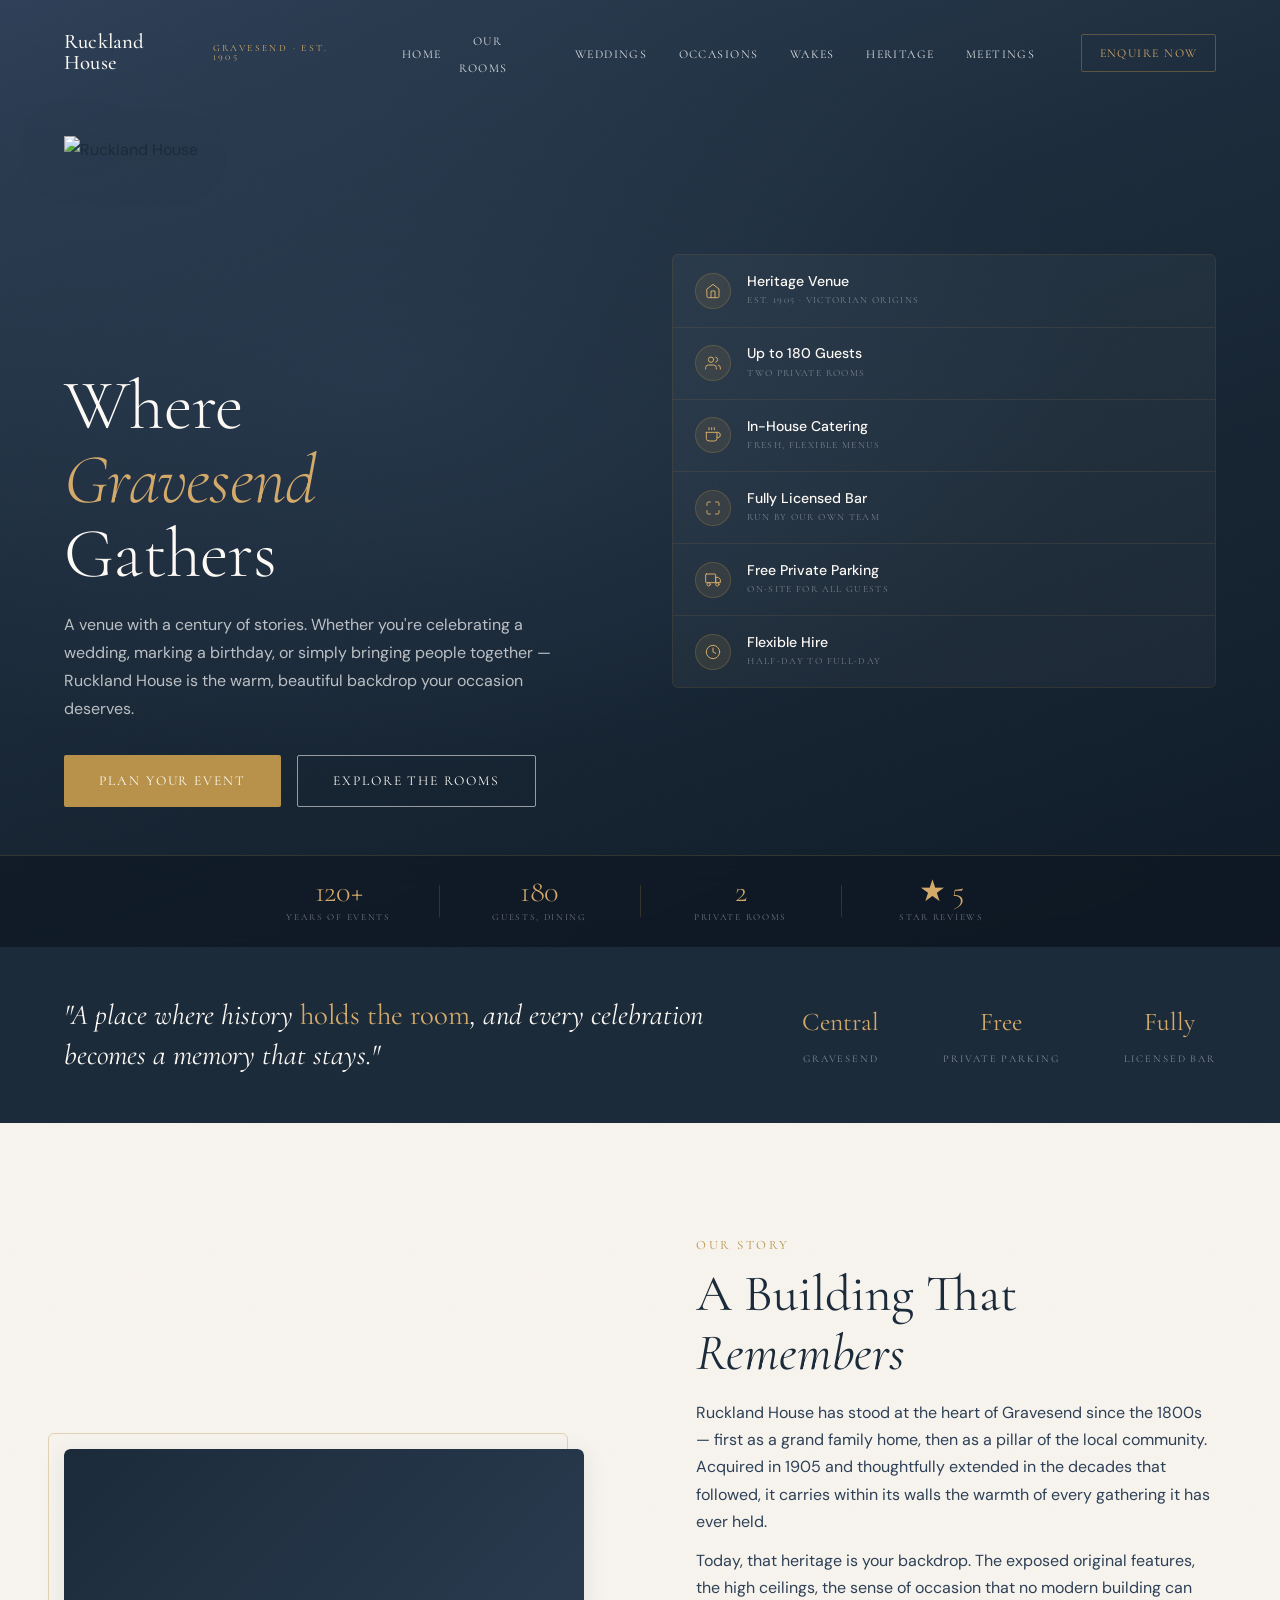
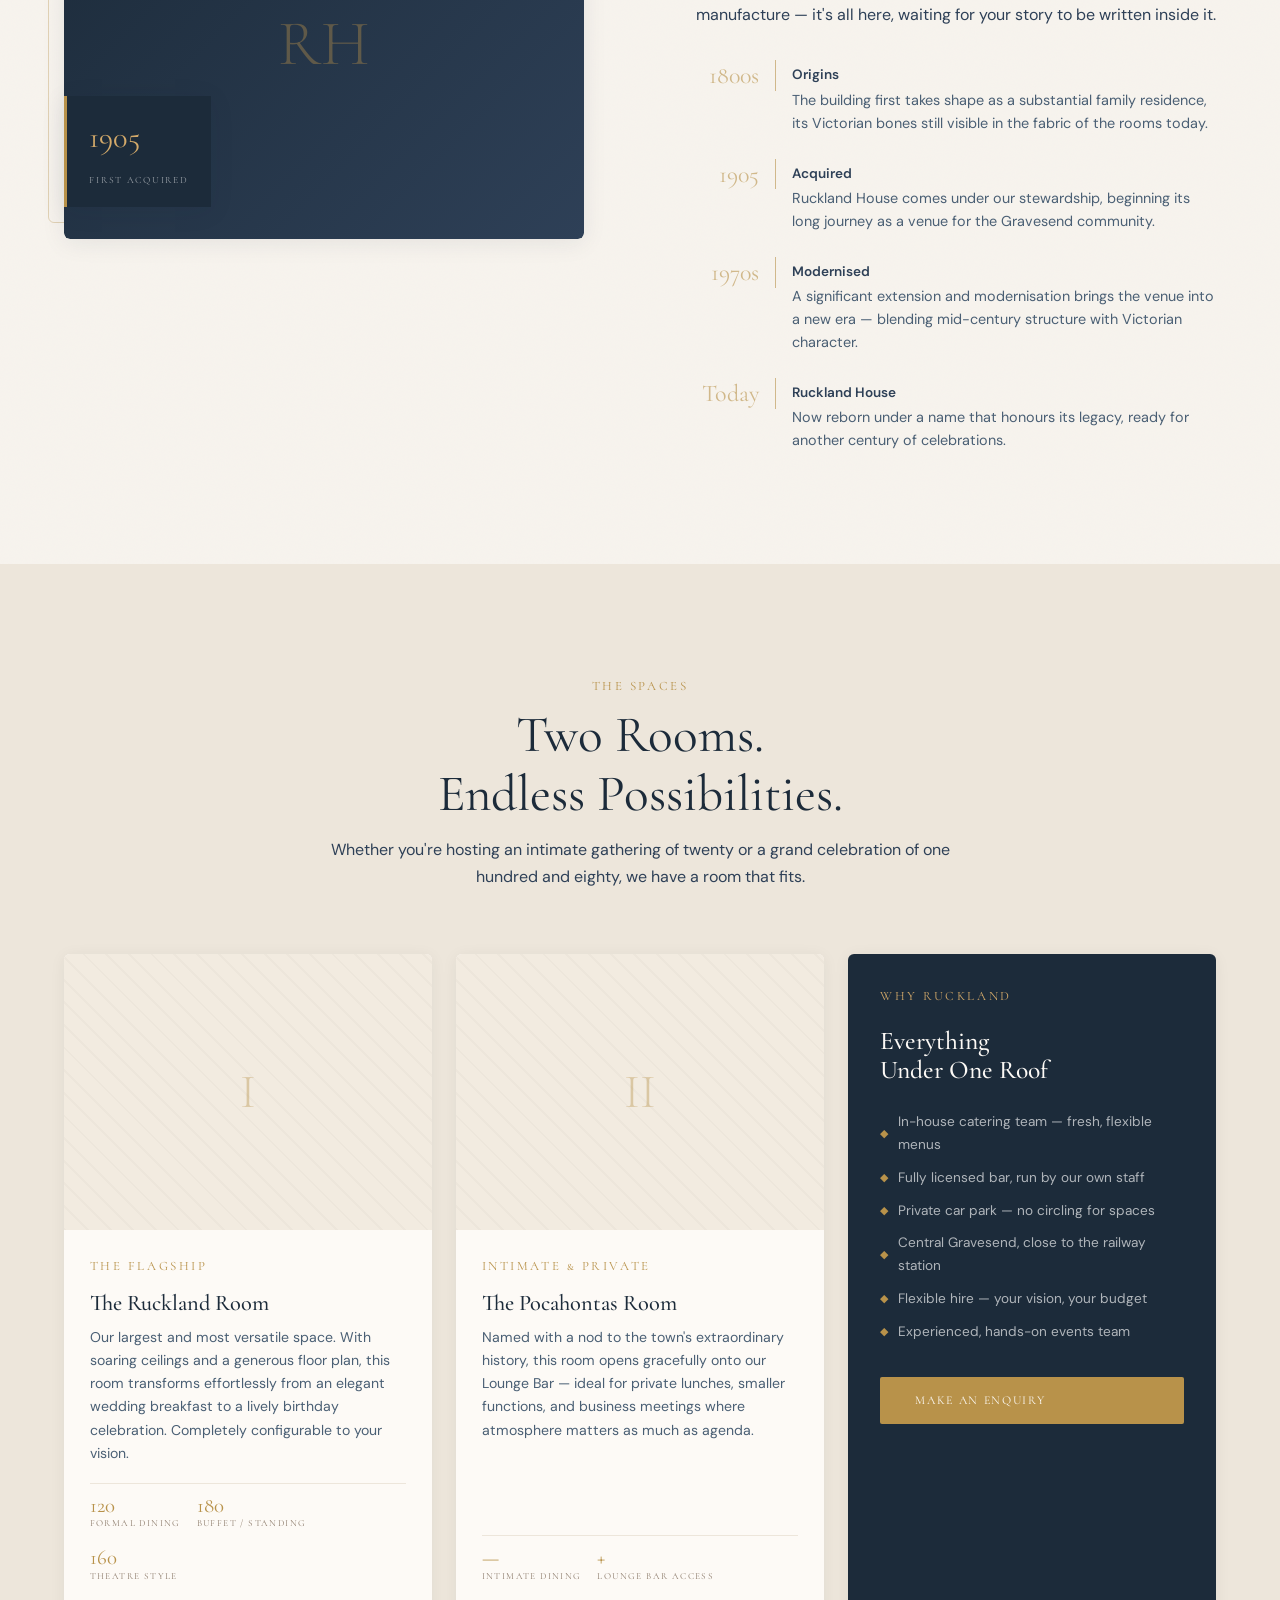
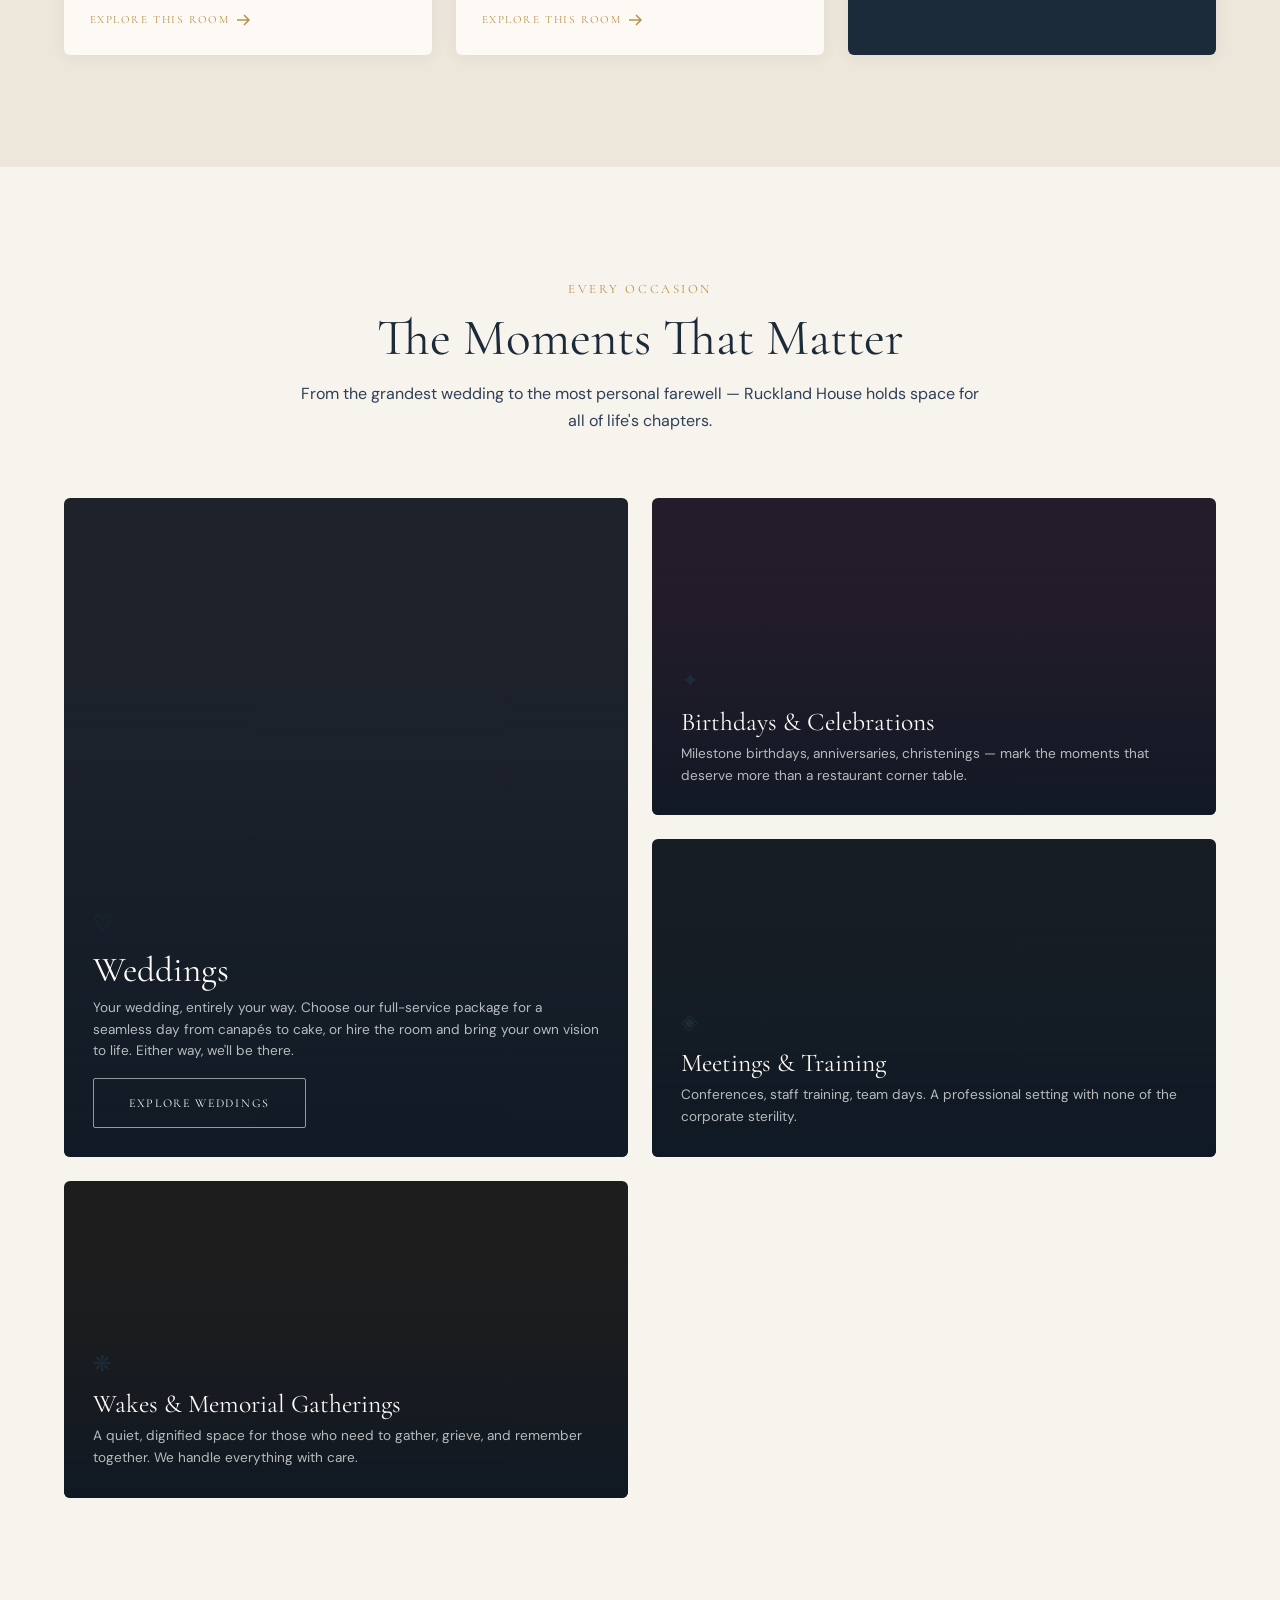
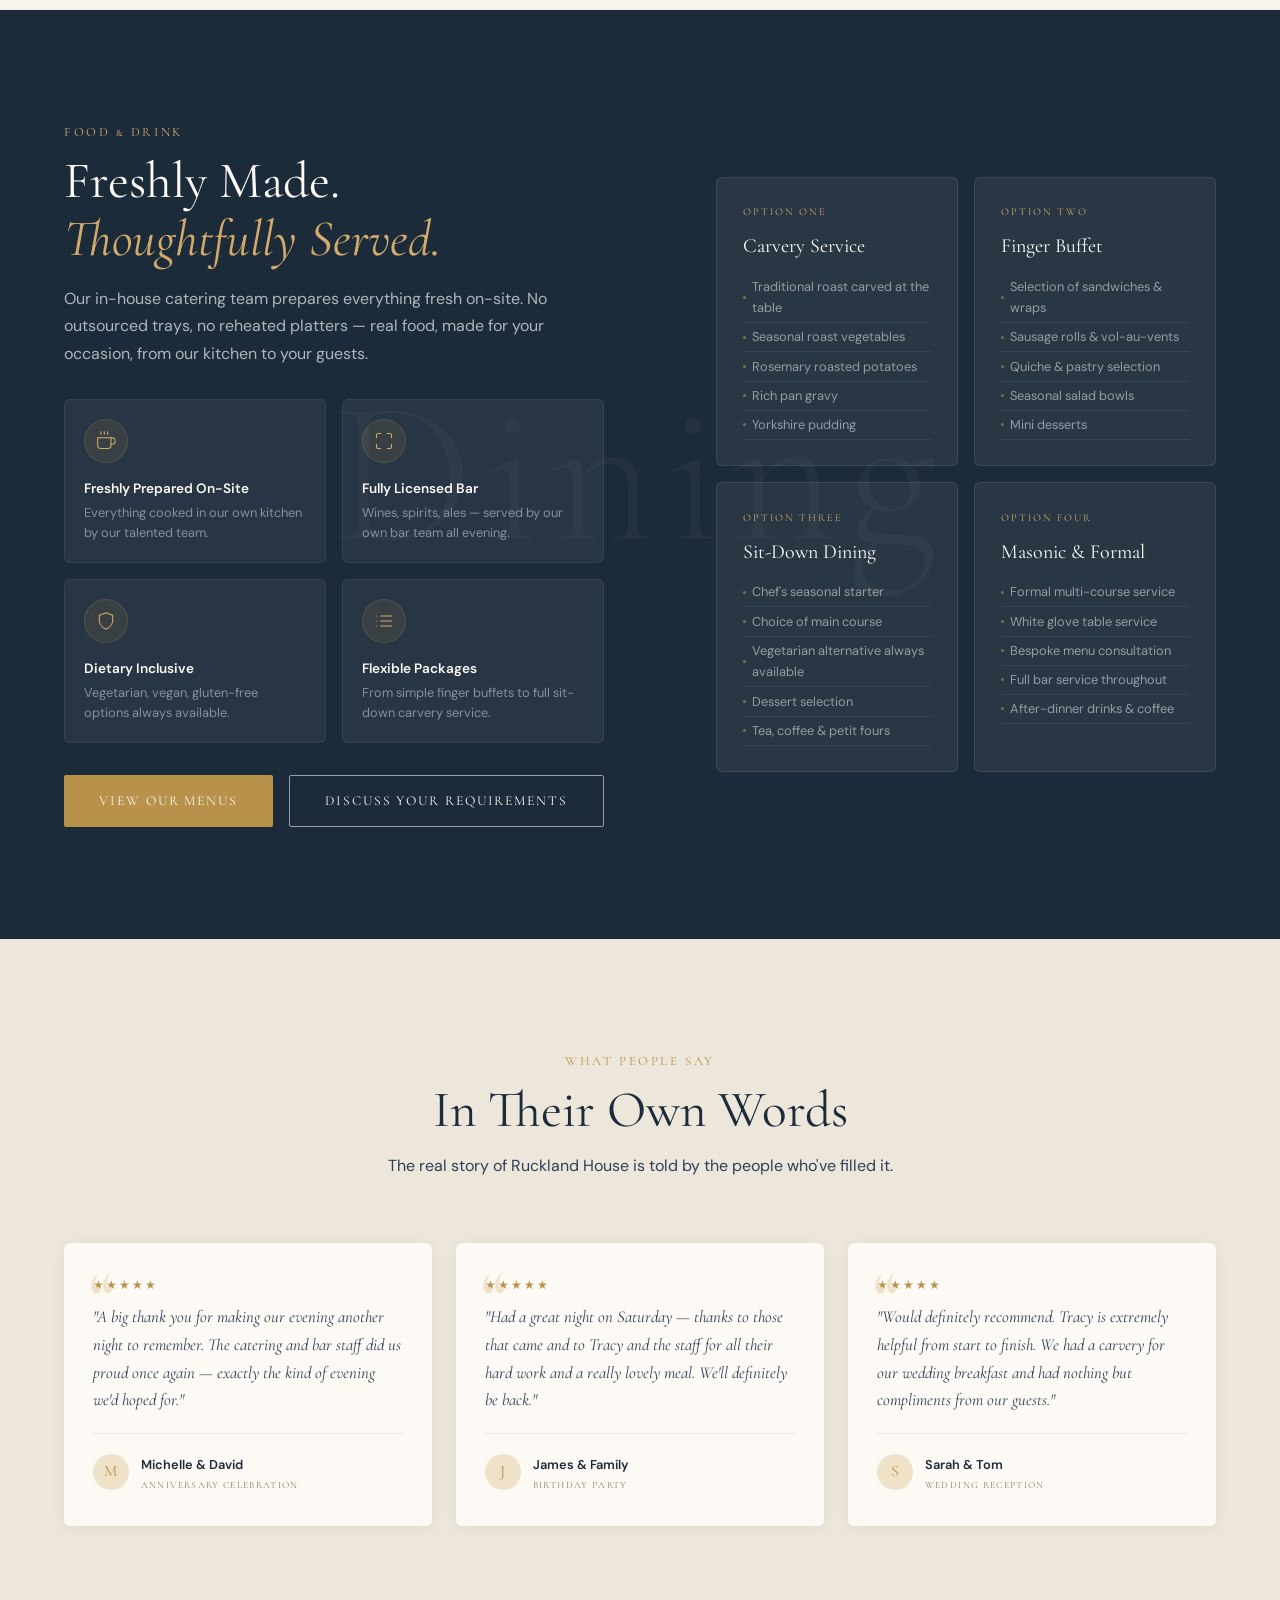
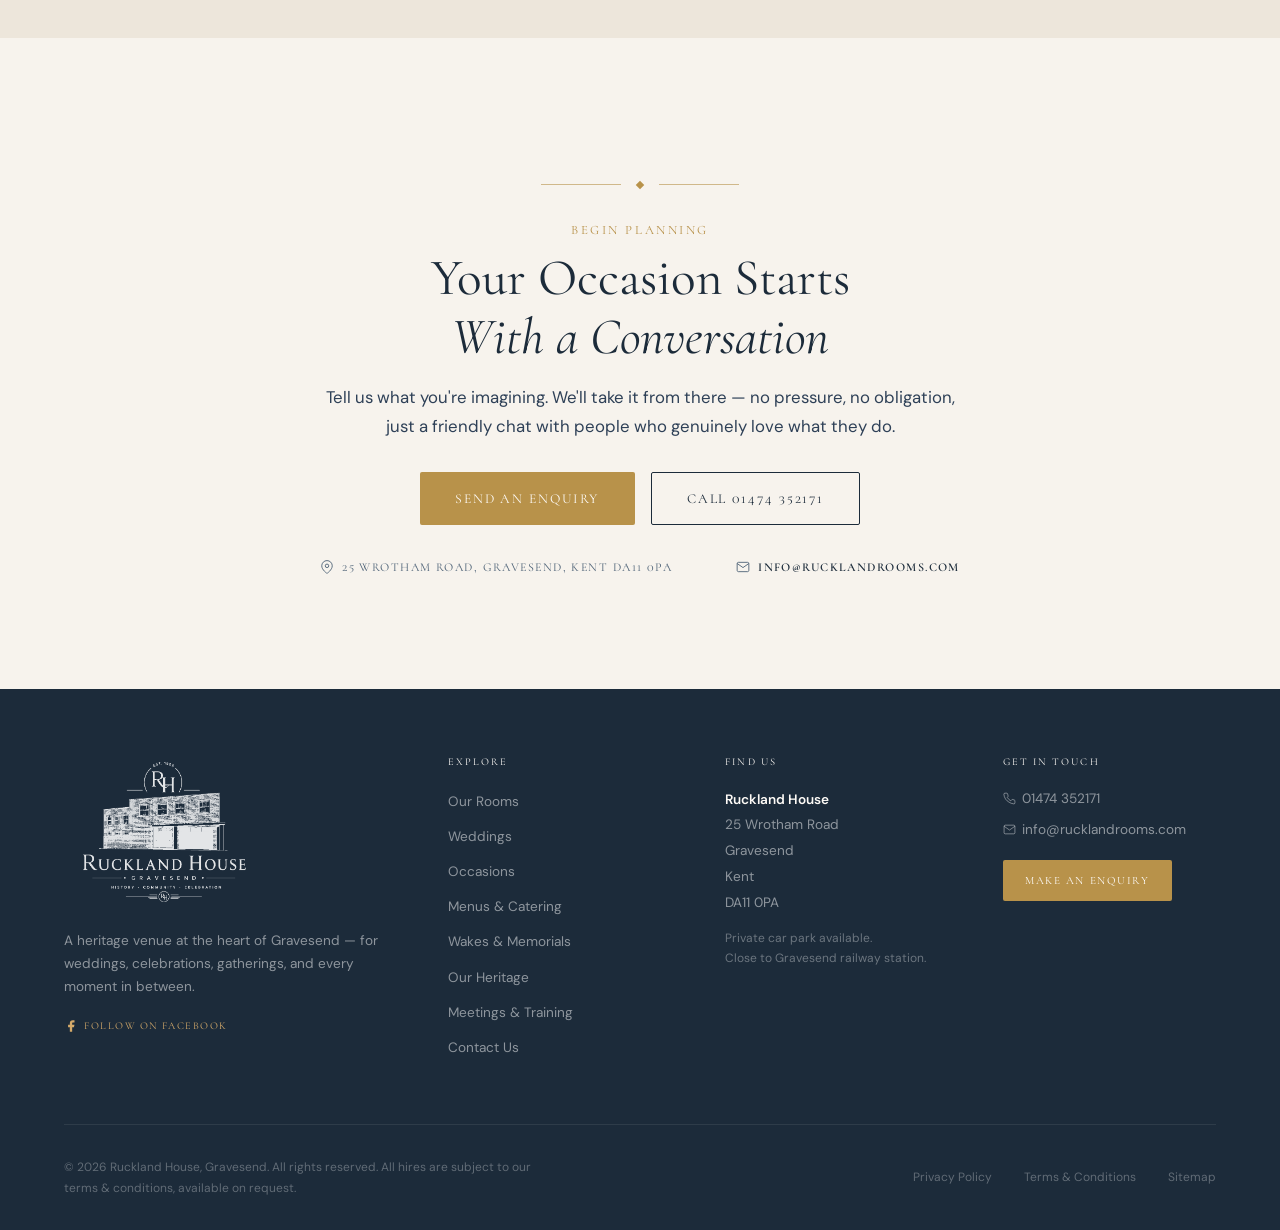
==== commit 274bbedb: "Update index.html" ====
--- a/index.html
+++ b/index.html
@@ -44,6 +44,7 @@
           <li><a href="weddings.html" class="nav__link">Weddings</a></li>
           <li><a href="occasions.html" class="nav__link">Occasions</a></li>
           <li><a href="wakes.html" class="nav__link">Wakes</a></li>
+                    <li><a href="heritage.html" class="nav__link">Heritage</a></li>
           <li><a href="meetings.html" class="nav__link">Meetings</a></li>
         </ul>
 
@@ -66,6 +67,7 @@
     <a href="weddings.html" class="nav__mobile-link">Weddings</a>
     <a href="occasions.html" class="nav__mobile-link">Occasions</a>
     <a href="wakes.html" class="nav__mobile-link">Wakes</a>
+    <a href="heritage.html" class="nav__mobile-link">Heritage</a>
     <a href="meetings.html" class="nav__mobile-link">Meetings</a>
     <a href="contact.html" class="nav__mobile-link text-gold">Enquire Now</a>
   </nav>
@@ -761,6 +763,7 @@
             <li><a href="occasions.html">Occasions</a></li>
             <li><a href="menus.html">Menus &amp; Catering</a></li>
             <li><a href="wakes.html">Wakes &amp; Memorials</a></li>
+            <li><a href="heritage.html">Our Heritage</a></li>
             <li><a href="meetings.html">Meetings &amp; Training</a></li>
             <li><a href="contact.html">Contact Us</a></li>
           </ul>
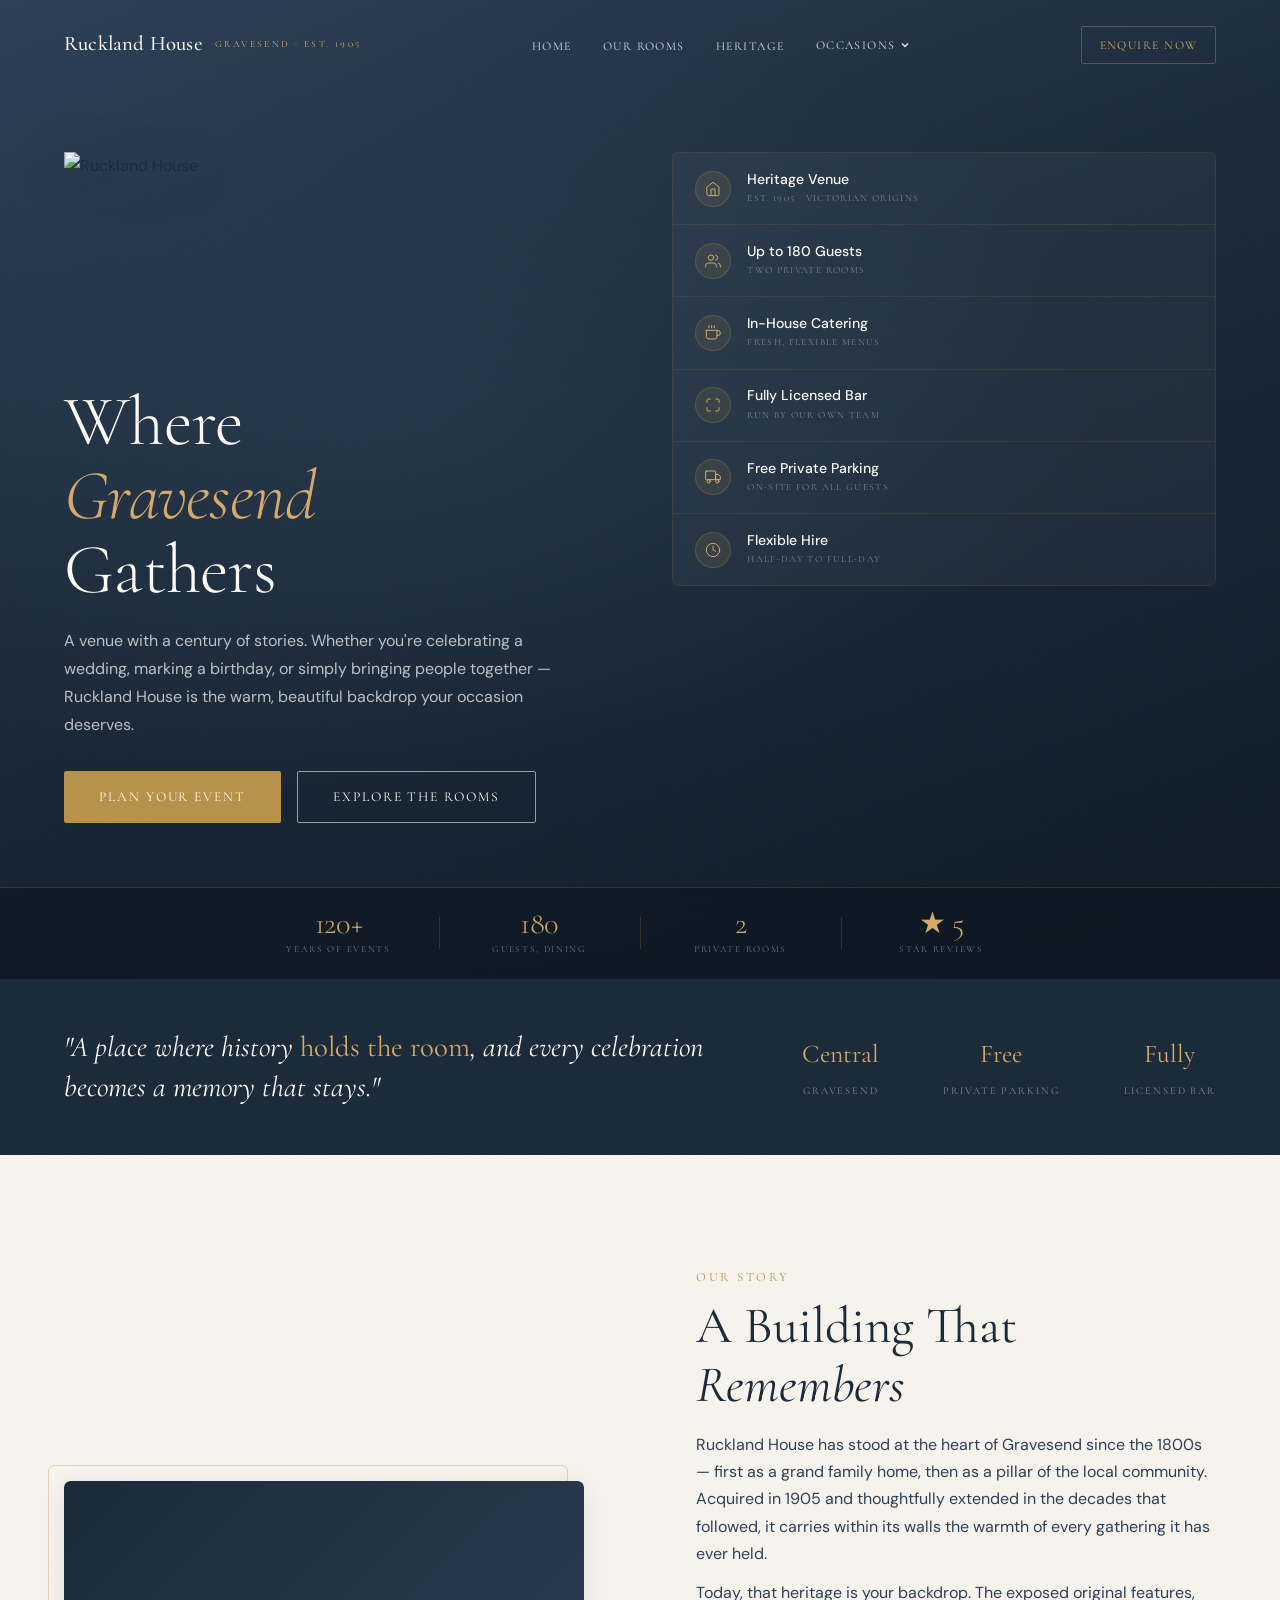
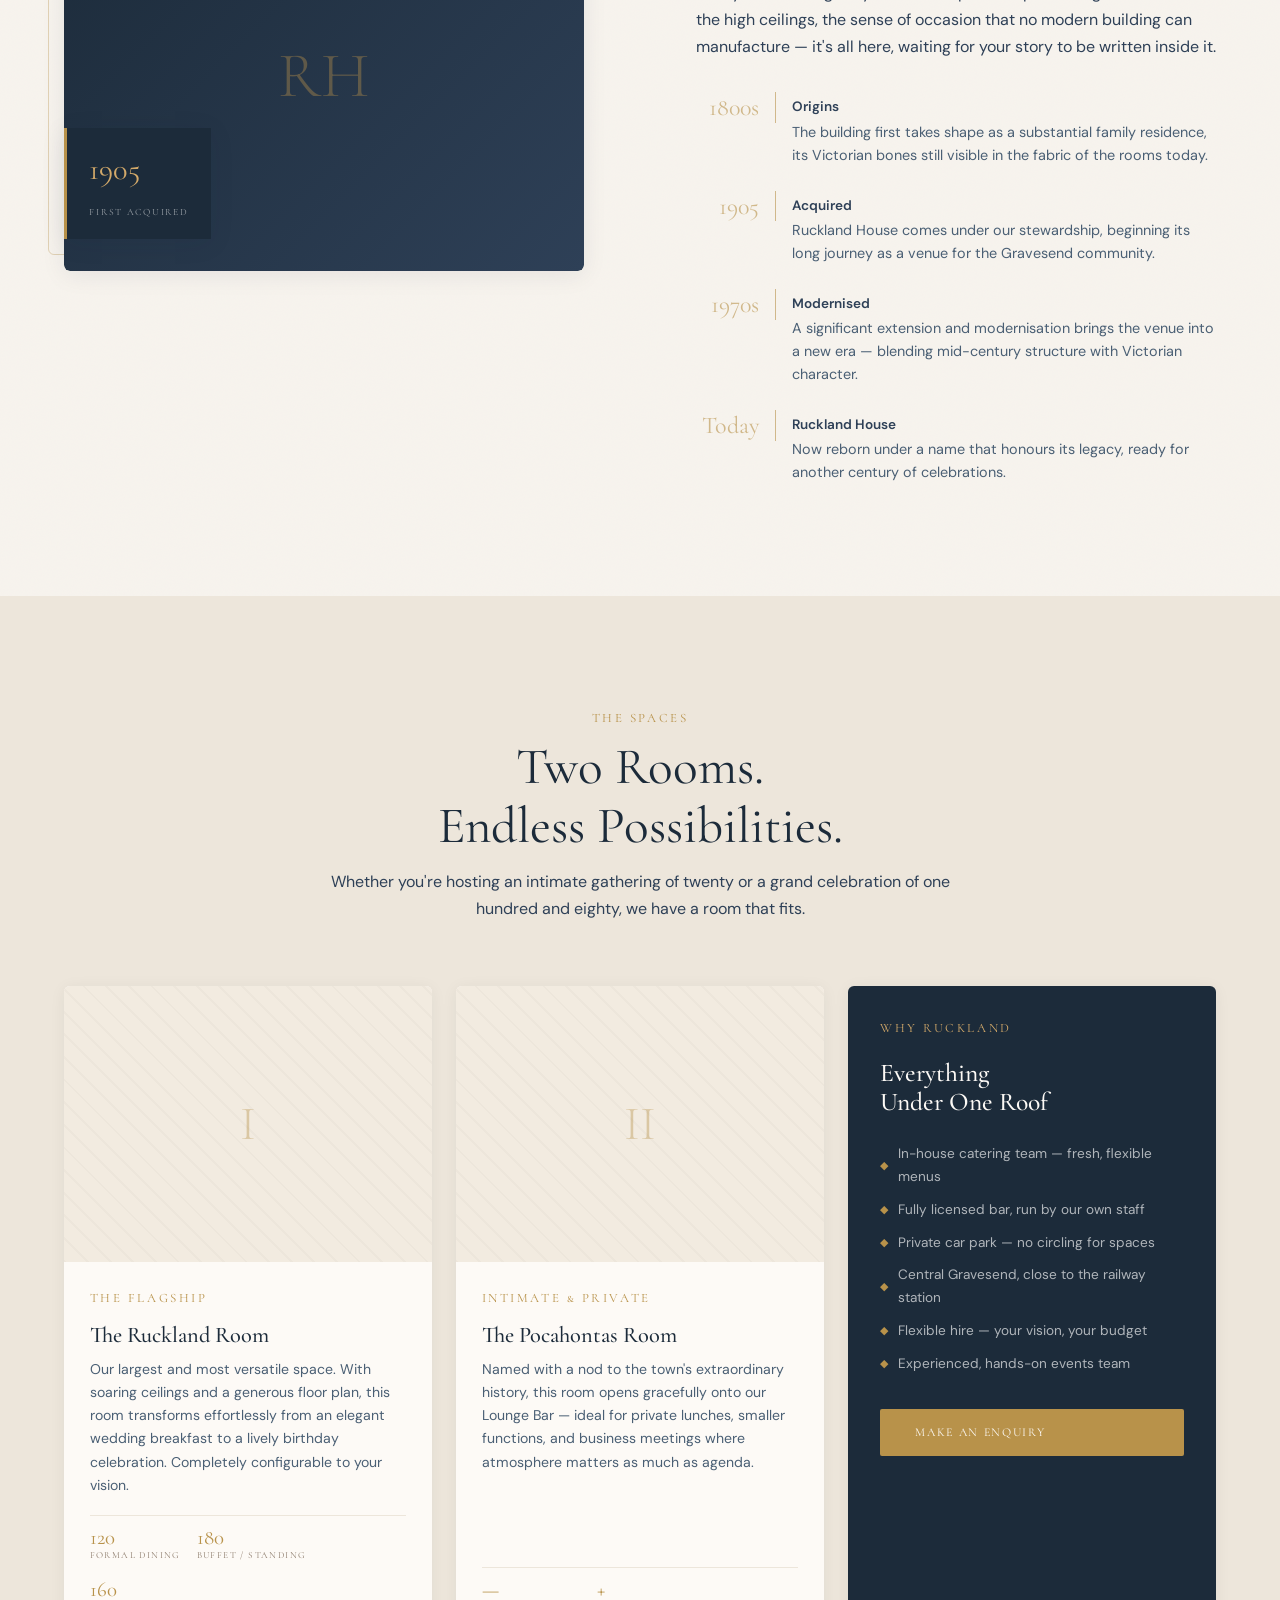
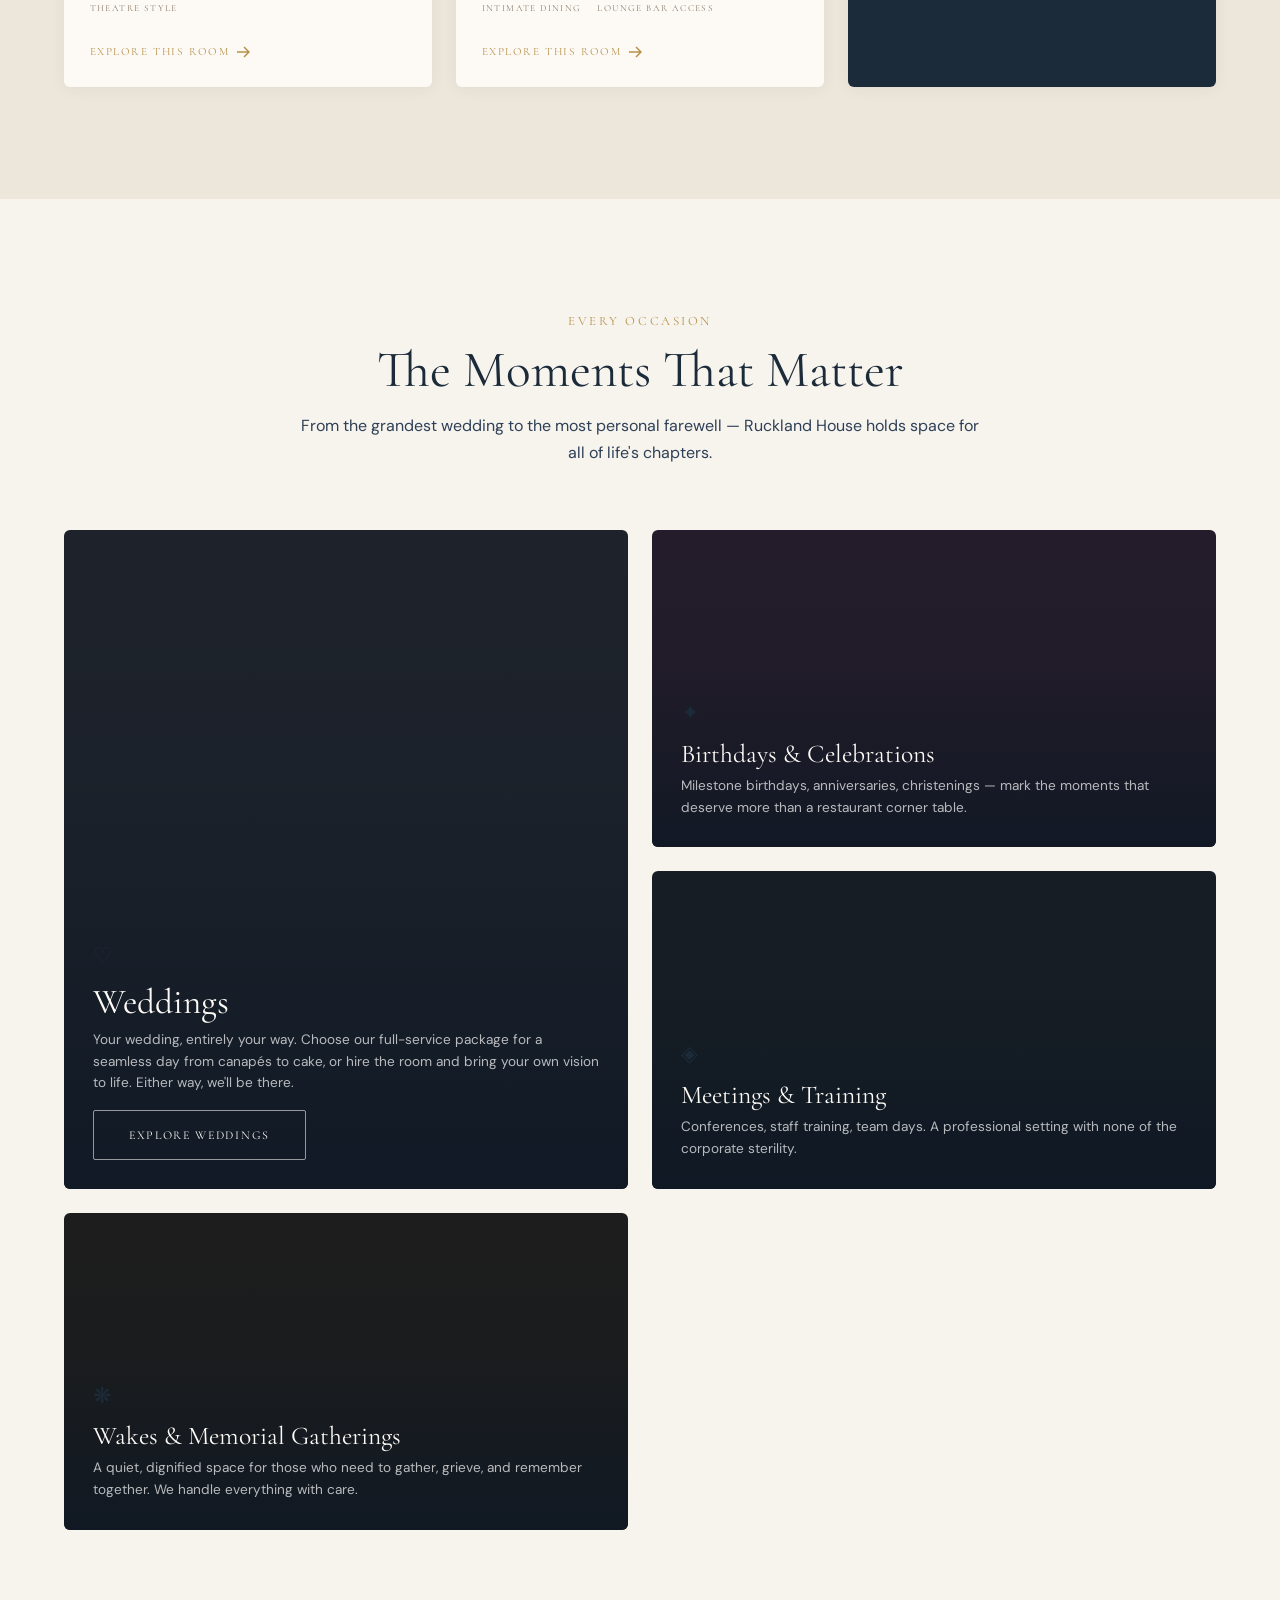
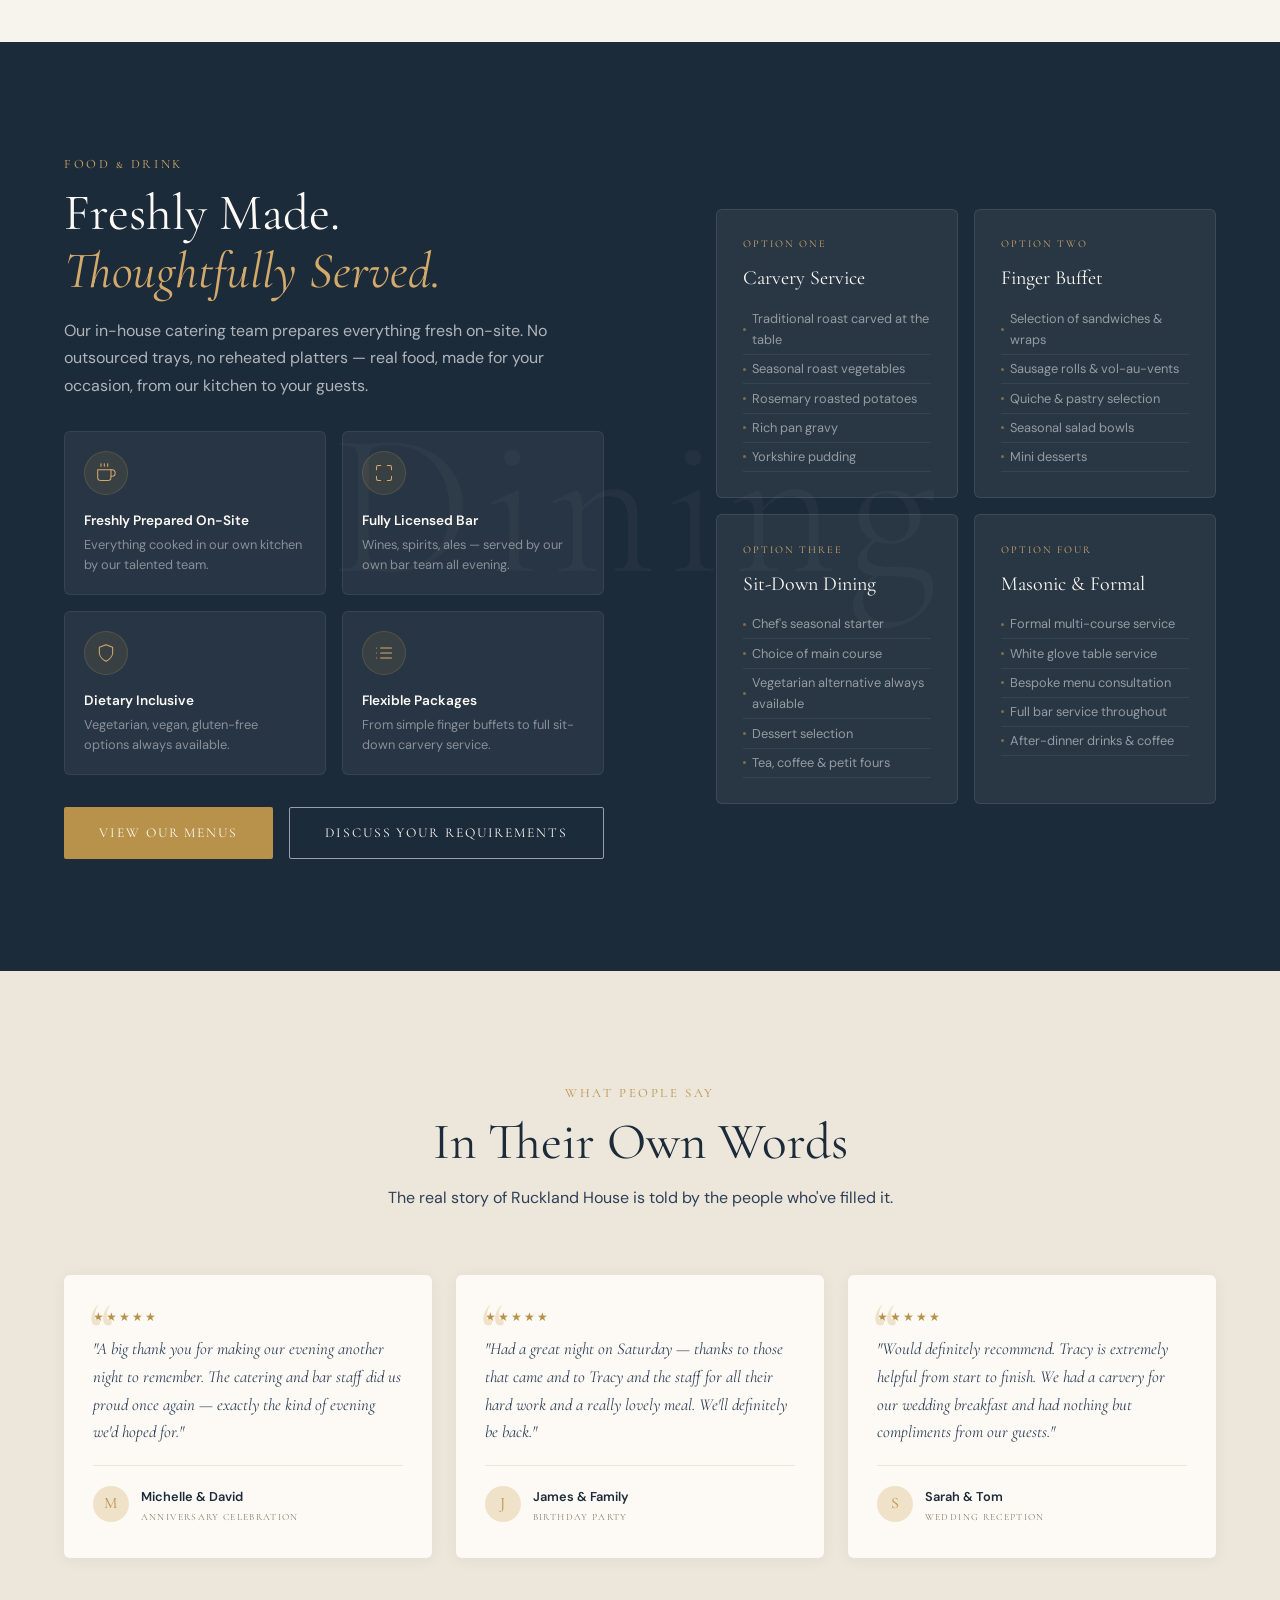
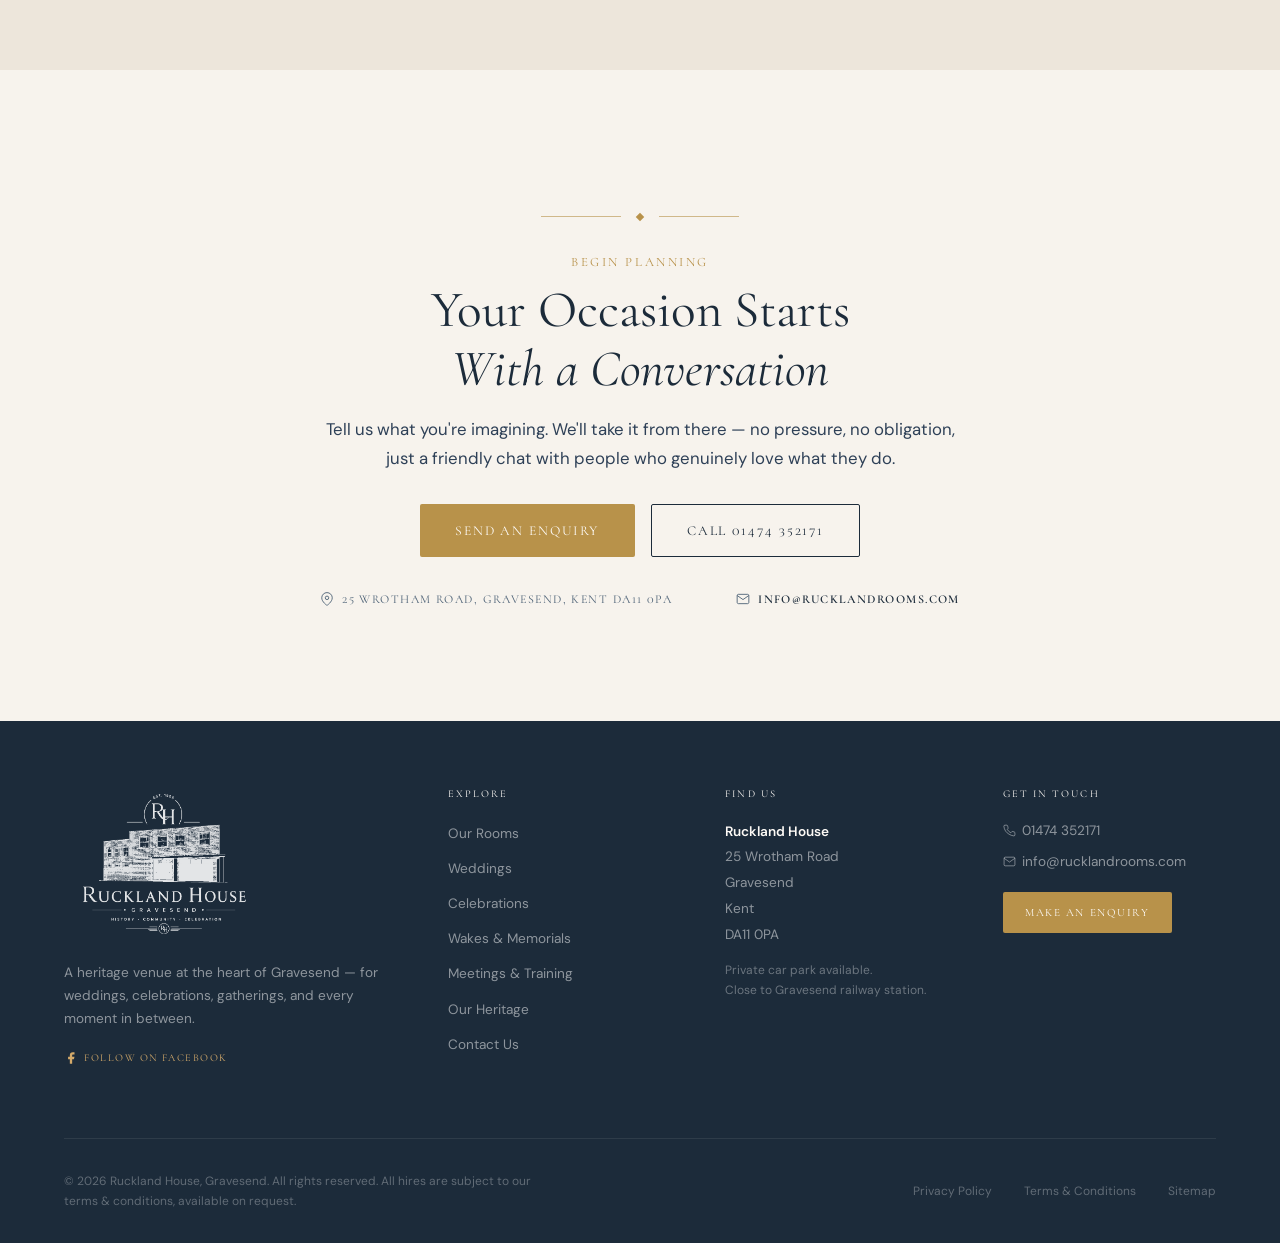
==== commit 76646058: "Update index.html" ====
--- a/index.html
+++ b/index.html
@@ -27,49 +27,50 @@
   <!-- ================================================
        HEADER & NAVIGATION
   ================================================ -->
-  <header class="site-header" id="site-header">
+    <header class="site-header" id="site-header">
     <div class="container">
       <nav class="nav" aria-label="Main navigation">
-
-        <!-- Brand -->
         <a href="index.html" class="nav__brand" aria-label="Ruckland House home">
           <span class="nav__brand-name">Ruckland House</span>
           <span class="nav__brand-sub">Gravesend · Est. 1905</span>
         </a>
-
-        <!-- Desktop links -->
         <ul class="nav__links" role="list">
           <li><a href="index.html" class="nav__link" aria-current="page">Home</a></li>
           <li><a href="rooms.html" class="nav__link">Our Rooms</a></li>
-          <li><a href="weddings.html" class="nav__link">Weddings</a></li>
-          <li><a href="occasions.html" class="nav__link">Occasions</a></li>
-          <li><a href="wakes.html" class="nav__link">Wakes</a></li>
-                    <li><a href="heritage.html" class="nav__link">Heritage</a></li>
-          <li><a href="meetings.html" class="nav__link">Meetings</a></li>
+          <li><a href="heritage.html" class="nav__link">Heritage</a></li>
+          <li class="nav__dropdown">
+            <button class="nav__link nav__dropdown-toggle" aria-expanded="false" aria-haspopup="true">
+              Occasions
+              <svg class="nav__dropdown-caret" width="10" height="10" viewBox="0 0 10 10" fill="none" stroke="currentColor" stroke-width="1.5" aria-hidden="true"><path d="M2 3.5l3 3 3-3"/></svg>
+            </button>
+            <ul class="nav__dropdown-menu" role="menu">
+              <li role="none"><a href="weddings.html" class="nav__dropdown-item" role="menuitem">Weddings</a></li>
+              <li role="none"><a href="occasions.html" class="nav__dropdown-item" role="menuitem">Celebrations</a></li>
+              <li role="none"><a href="wakes.html" class="nav__dropdown-item" role="menuitem">Wakes</a></li>
+              <li role="none"><a href="meetings.html" class="nav__dropdown-item" role="menuitem">Meetings</a></li>
+            </ul>
+          </li>
         </ul>
-
-        <a href="contact.html" class="nav__cta">Enquire Now</a>
-
-        <!-- Mobile toggle -->
+        <a href="#begin-planning" class="nav__cta">Enquire Now</a>
         <button class="nav__toggle" id="nav-toggle" aria-label="Open menu" aria-expanded="false" aria-controls="nav-mobile">
           <span></span><span></span><span></span>
         </button>
-
       </nav>
     </div>
   </header>
 
   <!-- Mobile drawer -->
-  <nav class="nav__mobile" id="nav-mobile" aria-label="Mobile navigation" aria-hidden="true">
+    <nav class="nav__mobile" id="nav-mobile" aria-label="Mobile navigation" aria-hidden="true">
     <button class="nav__mobile-close" id="nav-close" aria-label="Close menu">&times;</button>
     <a href="index.html" class="nav__mobile-link">Home</a>
     <a href="rooms.html" class="nav__mobile-link">Our Rooms</a>
-    <a href="weddings.html" class="nav__mobile-link">Weddings</a>
-    <a href="occasions.html" class="nav__mobile-link">Occasions</a>
-    <a href="wakes.html" class="nav__mobile-link">Wakes</a>
     <a href="heritage.html" class="nav__mobile-link">Heritage</a>
-    <a href="meetings.html" class="nav__mobile-link">Meetings</a>
-    <a href="contact.html" class="nav__mobile-link text-gold">Enquire Now</a>
+    <span class="nav__mobile-label">Occasions</span>
+    <a href="weddings.html" class="nav__mobile-sub-link">Weddings</a>
+    <a href="occasions.html" class="nav__mobile-sub-link">Celebrations</a>
+    <a href="wakes.html" class="nav__mobile-sub-link">Wakes</a>
+    <a href="meetings.html" class="nav__mobile-sub-link">Meetings</a>
+    <a href="#begin-planning" class="nav__mobile-link text-gold">Enquire Now</a>
   </nav>
 
   <main>
@@ -694,7 +695,7 @@
     <!-- ================================================
          CTA BAND
     ================================================ -->
-    <section class="cta-band" aria-labelledby="cta-title">
+    <section class="cta-band" id="begin-planning" aria-labelledby="cta-title">
       <div class="container">
         <div class="cta-band__inner reveal">
           <div class="rule"><div class="rule__diamond"></div></div>
@@ -733,12 +734,12 @@
 
         <!-- Brand column -->
         <div>
-          <div class="footer__logo-wrap">
+                    <div class="footer__logo-wrap">
             <img
               src="images/logo-white.webp"
               alt="Ruckland House — Gravesend, Est. 1905"
               class="footer__logo"
-              width="220"
+              width="200"
               loading="lazy"
             />
           </div>
@@ -755,16 +756,15 @@
         </div>
 
         <!-- Quick links -->
-        <nav aria-label="Footer navigation">
+                <nav aria-label="Footer navigation">
           <span class="footer__col-title">Explore</span>
           <ul class="footer__nav">
             <li><a href="rooms.html">Our Rooms</a></li>
             <li><a href="weddings.html">Weddings</a></li>
-            <li><a href="occasions.html">Occasions</a></li>
-            <li><a href="menus.html">Menus &amp; Catering</a></li>
+            <li><a href="occasions.html">Celebrations</a></li>
             <li><a href="wakes.html">Wakes &amp; Memorials</a></li>
+            <li><a href="meetings.html">Meetings &amp; Training</a></li>
             <li><a href="heritage.html">Our Heritage</a></li>
-            <li><a href="meetings.html">Meetings &amp; Training</a></li>
             <li><a href="contact.html">Contact Us</a></li>
           </ul>
         </nav>
--- a/style.css
+++ b/style.css
@@ -355,6 +355,117 @@
   background: var(--gold);
   color: var(--white);
 }
+/* ── Dropdown nav ── */
+.nav__dropdown {
+  position: relative;
+}
+
+.nav__dropdown-toggle {
+  background: none;
+  border: none;
+  cursor: pointer;
+  display: inline-flex;
+  align-items: center;
+  gap: 0.3rem;
+}
+
+.nav__dropdown-caret {
+  transition: transform var(--duration) var(--ease);
+  flex-shrink: 0;
+}
+
+.nav__dropdown:hover .nav__dropdown-caret,
+.nav__dropdown-toggle[aria-expanded="true"] .nav__dropdown-caret {
+  transform: rotate(180deg);
+}
+
+.nav__dropdown-menu {
+  position: absolute;
+  top: calc(100% + 0.6rem);
+  left: 50%;
+  transform: translateX(-50%);
+  background: var(--navy);
+  border: 1px solid rgba(184,146,74,0.2);
+  border-radius: var(--radius-md);
+  min-width: 160px;
+  padding: 0.4rem 0;
+  list-style: none;
+  opacity: 0;
+  pointer-events: none;
+  transform: translateX(-50%) translateY(-6px);
+  transition: opacity var(--duration) var(--ease), transform var(--duration) var(--ease);
+  z-index: 200;
+  box-shadow: 0 8px 32px rgba(14,22,34,0.35);
+}
+
+/* Gold hairline top accent */
+.nav__dropdown-menu::before {
+  content: '';
+  position: absolute;
+  top: 0; left: 1rem; right: 1rem;
+  height: 1px;
+  background: linear-gradient(90deg, transparent, var(--gold), transparent);
+}
+
+.nav__dropdown:hover .nav__dropdown-menu,
+.nav__dropdown-toggle[aria-expanded="true"] + .nav__dropdown-menu {
+  opacity: 1;
+  pointer-events: all;
+  transform: translateX(-50%) translateY(0);
+}
+
+.nav__dropdown-item {
+  display: block;
+  padding: 0.6rem 1.2rem;
+  font-family: var(--font-accent);
+  font-size: 0.72rem;
+  letter-spacing: 0.12em;
+  text-transform: uppercase;
+  color: rgba(255,255,255,0.75);
+  transition: color var(--duration) var(--ease), background var(--duration) var(--ease);
+}
+.nav__dropdown-item:hover {
+  color: var(--gold-light);
+  background: rgba(255,255,255,0.05);
+}
+
+/* Scrolled state — white header */
+.site-header.scrolled .nav__dropdown-menu {
+  background: var(--white);
+  border-color: var(--cream-dark);
+  box-shadow: 0 8px 32px rgba(28,43,58,0.12);
+}
+.site-header.scrolled .nav__dropdown-item {
+  color: var(--navy-soft);
+}
+.site-header.scrolled .nav__dropdown-item:hover {
+  color: var(--navy);
+  background: var(--cream-dark);
+}
+
+/* Mobile occasion label + sub-links */
+.nav__mobile-label {
+  font-family: var(--font-accent);
+  font-size: 0.7rem;
+  letter-spacing: 0.22em;
+  text-transform: uppercase;
+  color: var(--gold-light);
+  margin-top: 0.5rem;
+  margin-bottom: -0.5rem;
+}
+
+.nav__mobile-sub-link {
+  font-family: var(--font-display);
+  font-size: 1.4rem;
+  font-weight: 300;
+  color: rgba(255,255,255,0.65);
+  letter-spacing: 0.02em;
+  transition: color var(--duration) var(--ease);
+  padding-left: 1.2rem;
+}
+.nav__mobile-sub-link:hover { color: var(--gold-light); }
+
+
 
 /* Mobile menu toggle */
 .nav__toggle {
@@ -458,9 +569,9 @@
   display: grid;
   grid-template-columns: 1fr 1fr;
   gap: var(--gap-lg);
-  align-items: center;
-  padding-top: 3rem;
-  padding-bottom: 3rem;
+  align-items: start;
+  padding-top: 4rem;
+  padding-bottom: 4rem;
 }
 
 /* Left column */
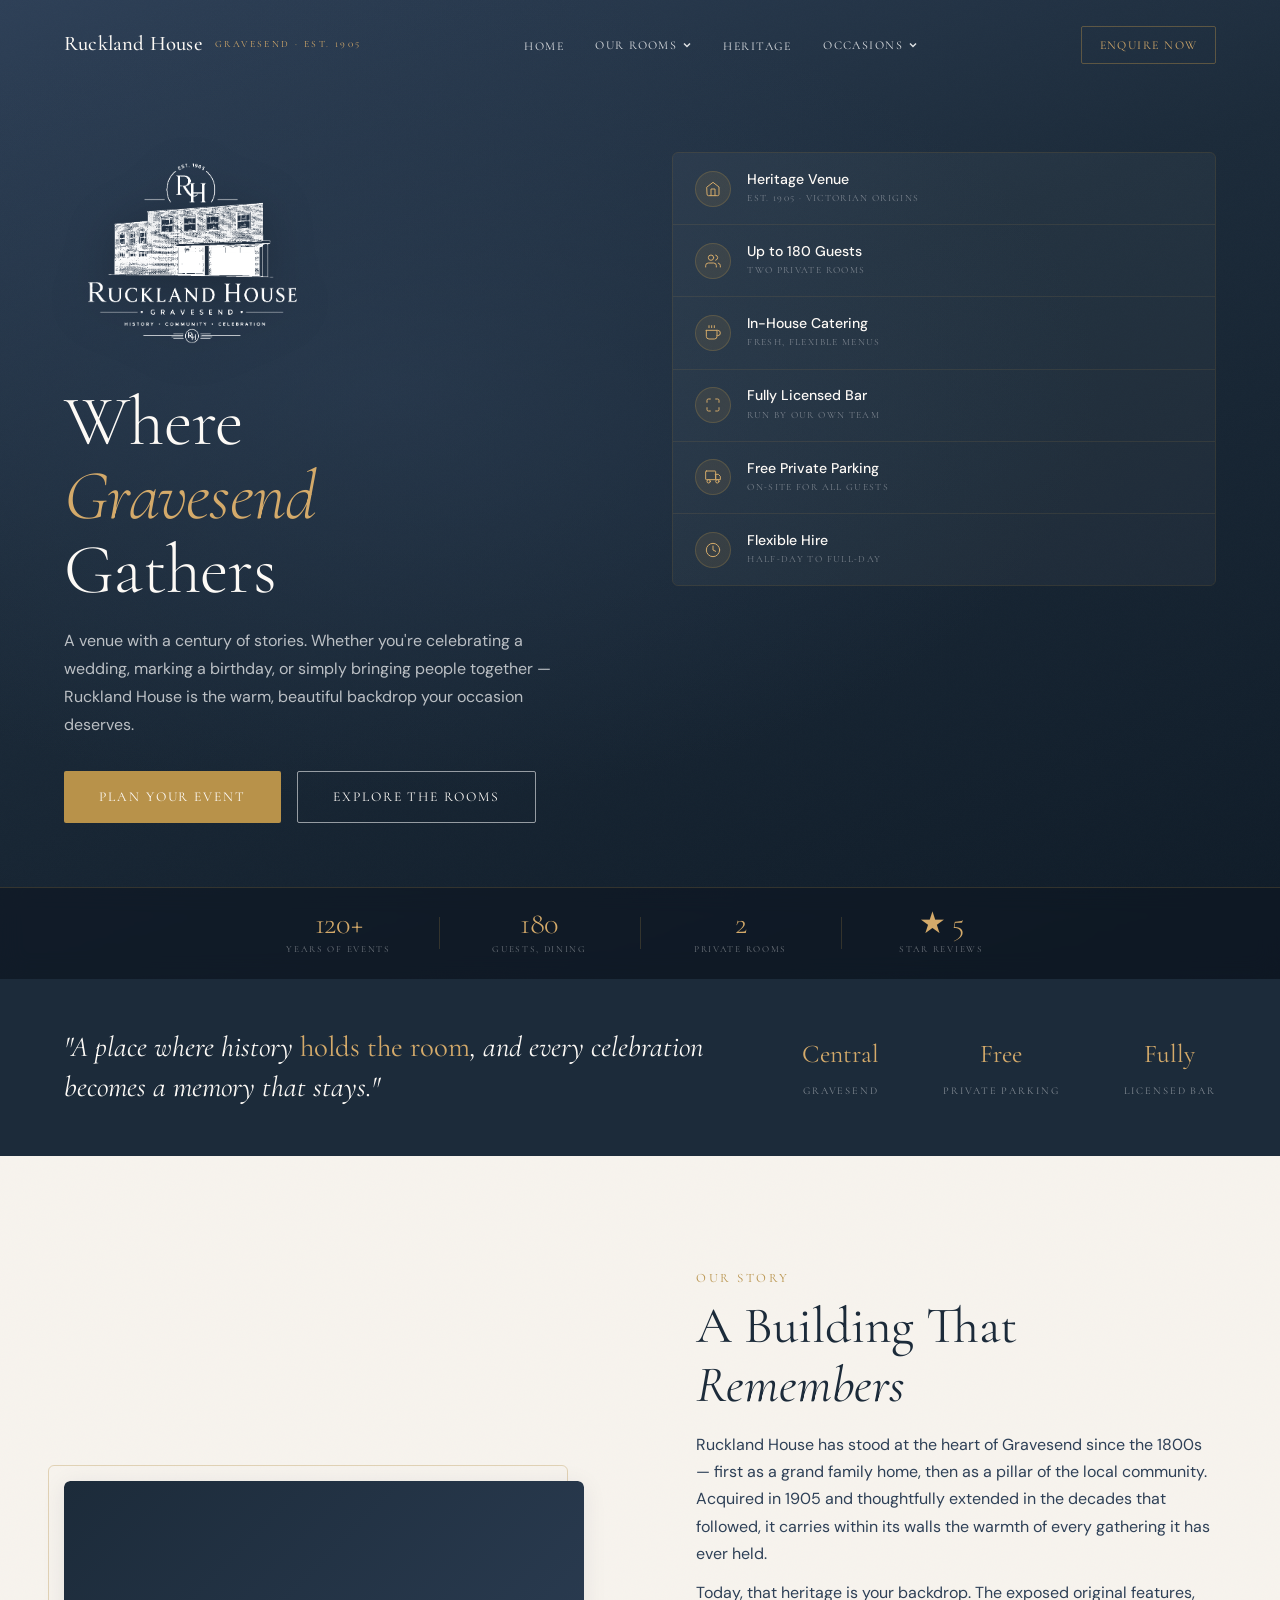
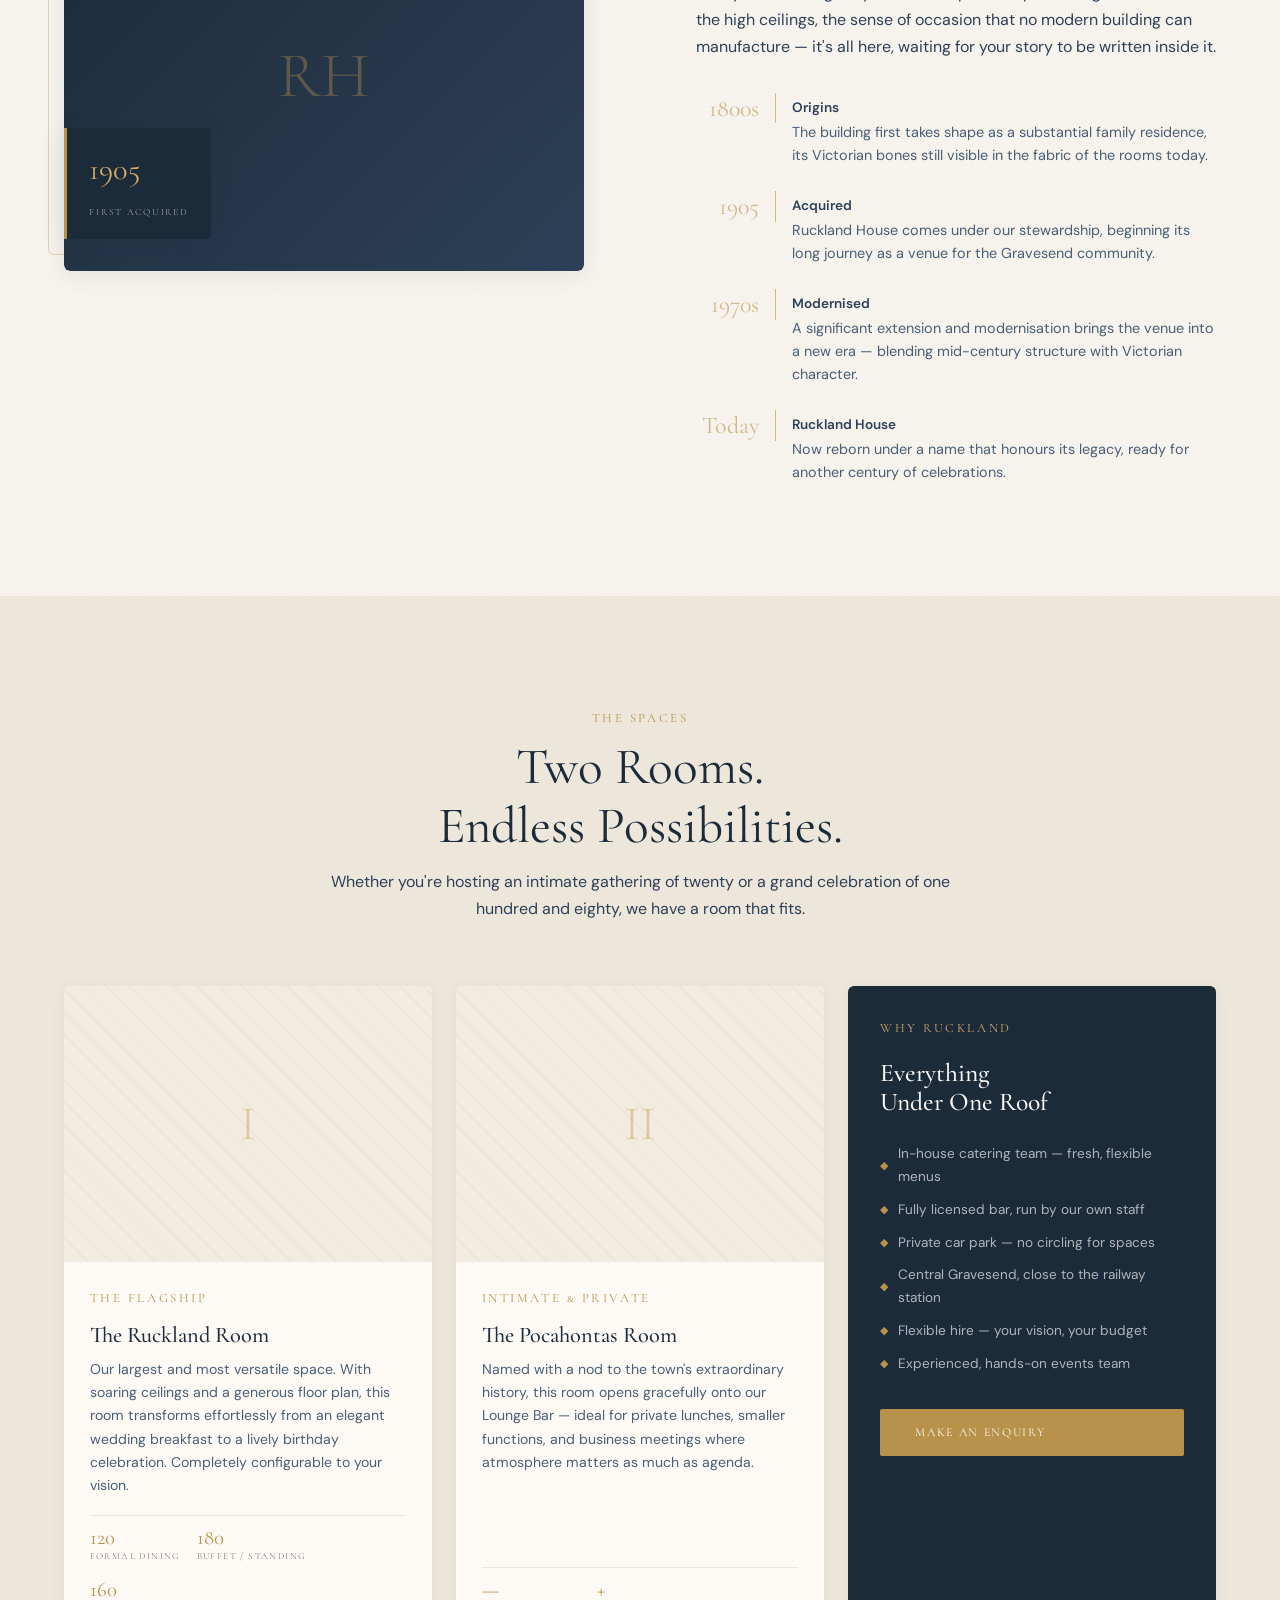
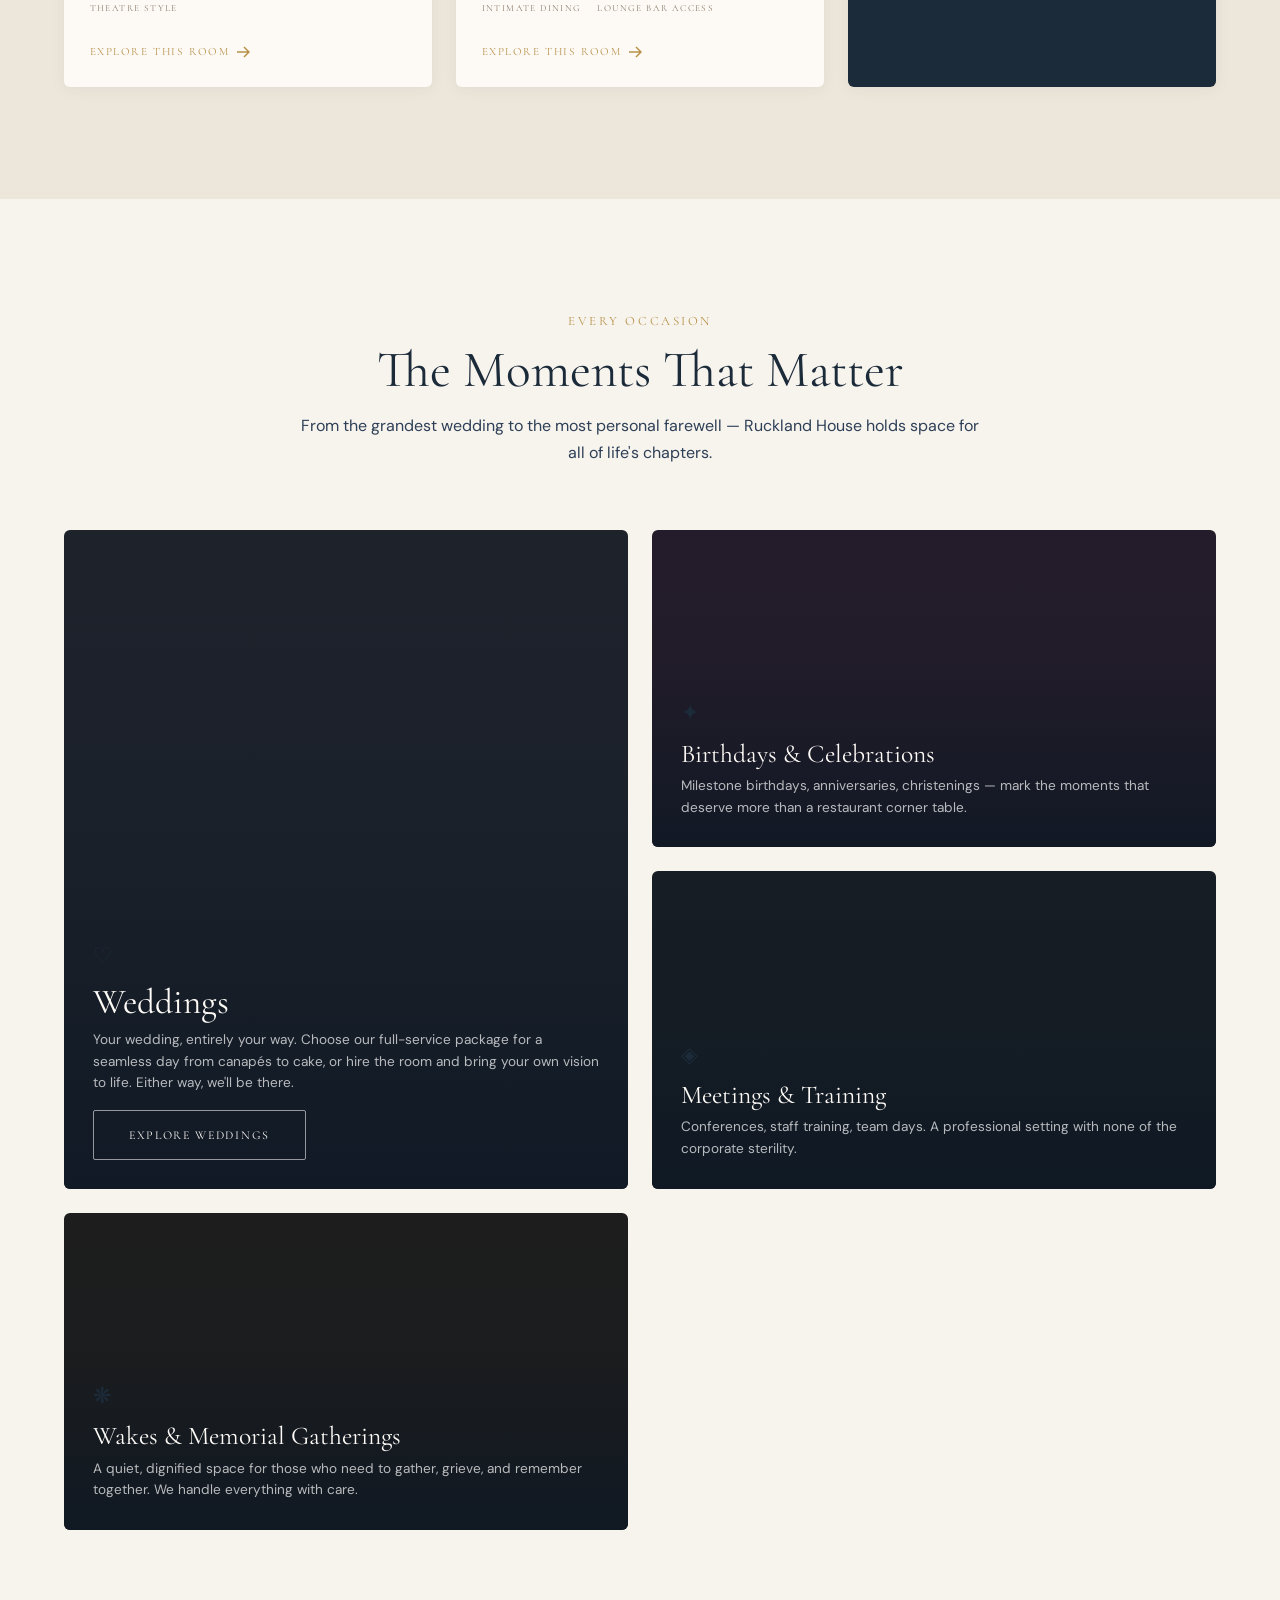
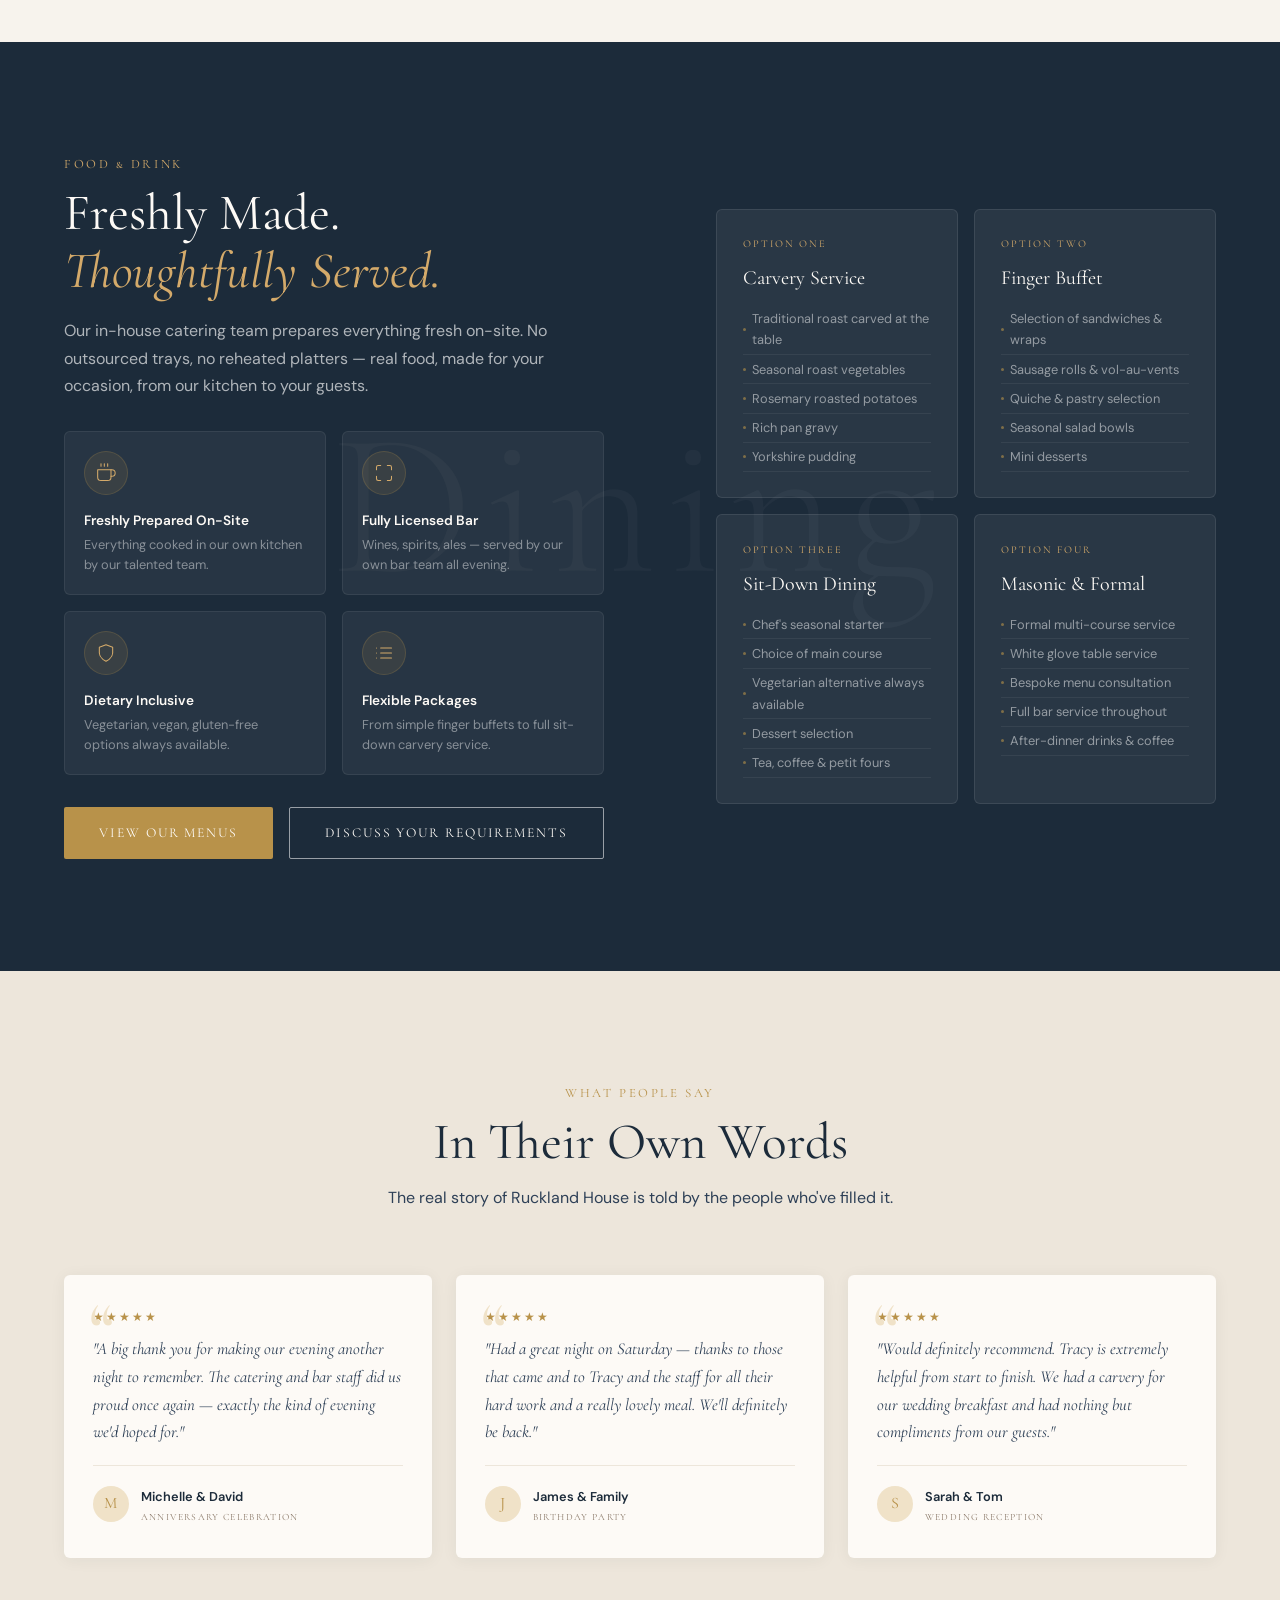
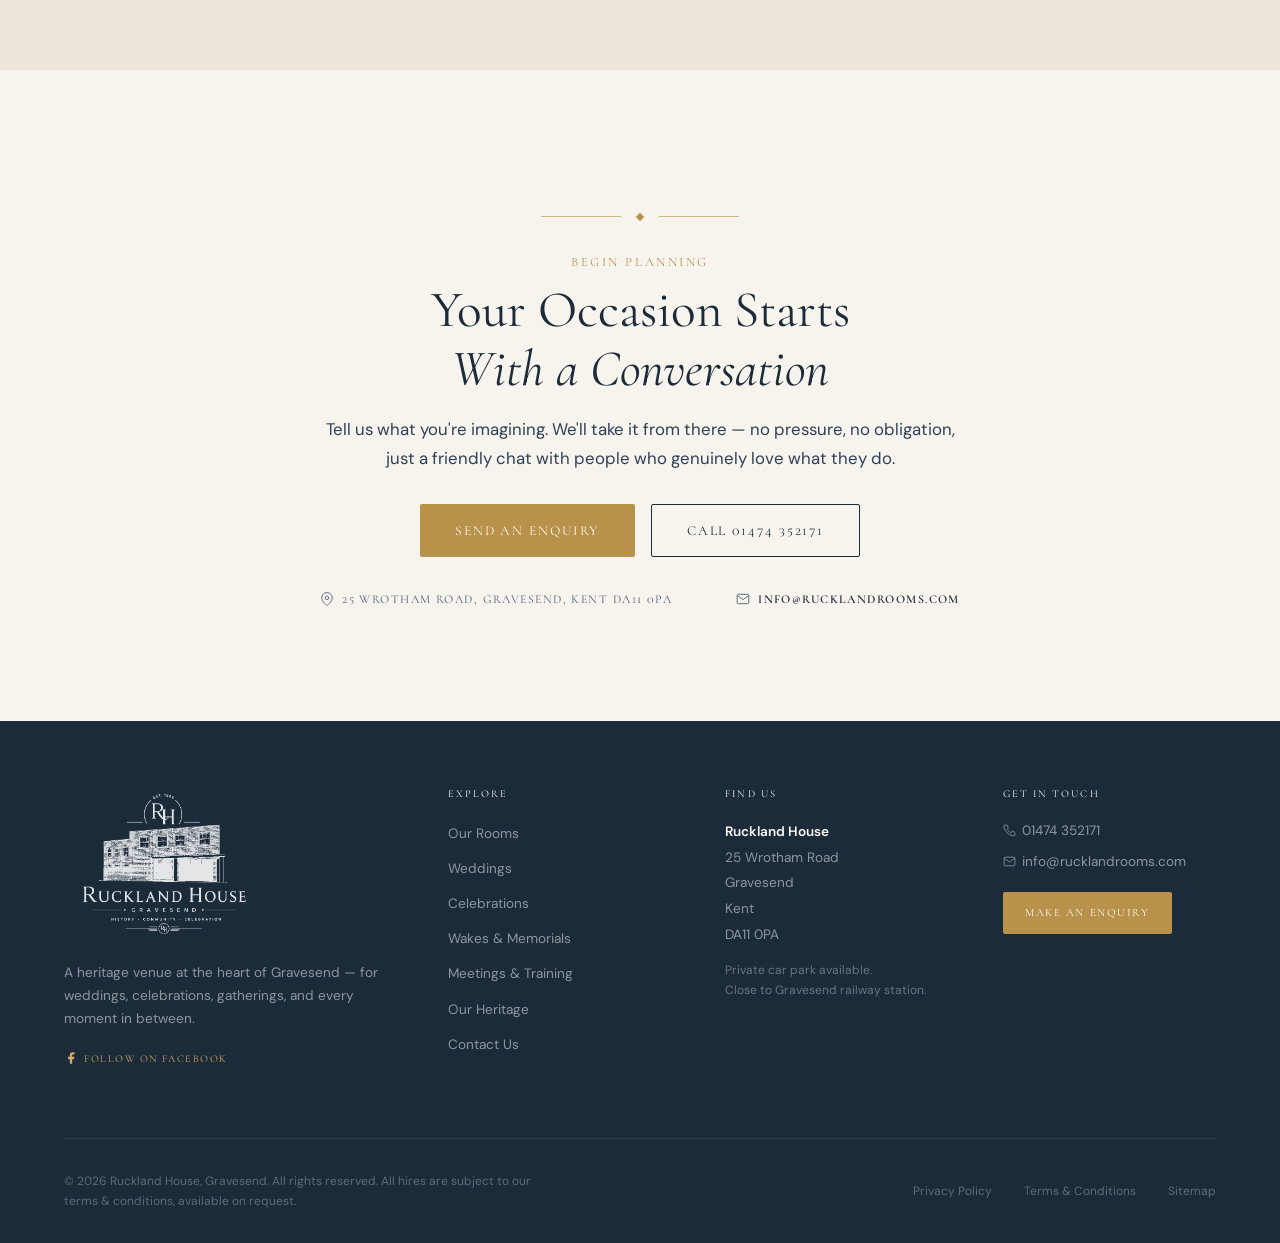
==== commit d05d17ae: "Update index.html" ====
--- a/index.html
+++ b/index.html
@@ -36,7 +36,16 @@
         </a>
         <ul class="nav__links" role="list">
           <li><a href="index.html" class="nav__link" aria-current="page">Home</a></li>
-          <li><a href="rooms.html" class="nav__link">Our Rooms</a></li>
+          <li class="nav__dropdown">
+            <button class="nav__link nav__dropdown-toggle" aria-expanded="false" aria-haspopup="true">
+              Our Rooms
+              <svg class="nav__dropdown-caret" width="10" height="10" viewBox="0 0 10 10" fill="none" stroke="currentColor" stroke-width="1.5" aria-hidden="true"><path d="M2 3.5l3 3 3-3"/></svg>
+            </button>
+            <ul class="nav__dropdown-menu" role="menu">
+              <li role="none"><a href="ruckland-room.html" class="nav__dropdown-item" role="menuitem">The Ruckland Room</a></li>
+              <li role="none"><a href="pocahontas-room.html" class="nav__dropdown-item" role="menuitem">The Pocahontas Room</a></li>
+            </ul>
+          </li>
           <li><a href="heritage.html" class="nav__link">Heritage</a></li>
           <li class="nav__dropdown">
             <button class="nav__link nav__dropdown-toggle" aria-expanded="false" aria-haspopup="true">
@@ -63,7 +72,9 @@
     <nav class="nav__mobile" id="nav-mobile" aria-label="Mobile navigation" aria-hidden="true">
     <button class="nav__mobile-close" id="nav-close" aria-label="Close menu">&times;</button>
     <a href="index.html" class="nav__mobile-link">Home</a>
-    <a href="rooms.html" class="nav__mobile-link">Our Rooms</a>
+    <span class="nav__mobile-label">Our Rooms</span>
+    <a href="ruckland-room.html" class="nav__mobile-sub-link">The Ruckland Room</a>
+    <a href="pocahontas-room.html" class="nav__mobile-sub-link">The Pocahontas Room</a>
     <a href="heritage.html" class="nav__mobile-link">Heritage</a>
     <span class="nav__mobile-label">Occasions</span>
     <a href="weddings.html" class="nav__mobile-sub-link">Weddings</a>
@@ -87,7 +98,7 @@
         <div class="hero__content">
           <div class="hero__logo-wrap">
             <img
-              src="images/logo-white.png"
+              src="images/logo-white.webp"
               alt="Ruckland House"
               class="hero__logo"
               width="260"
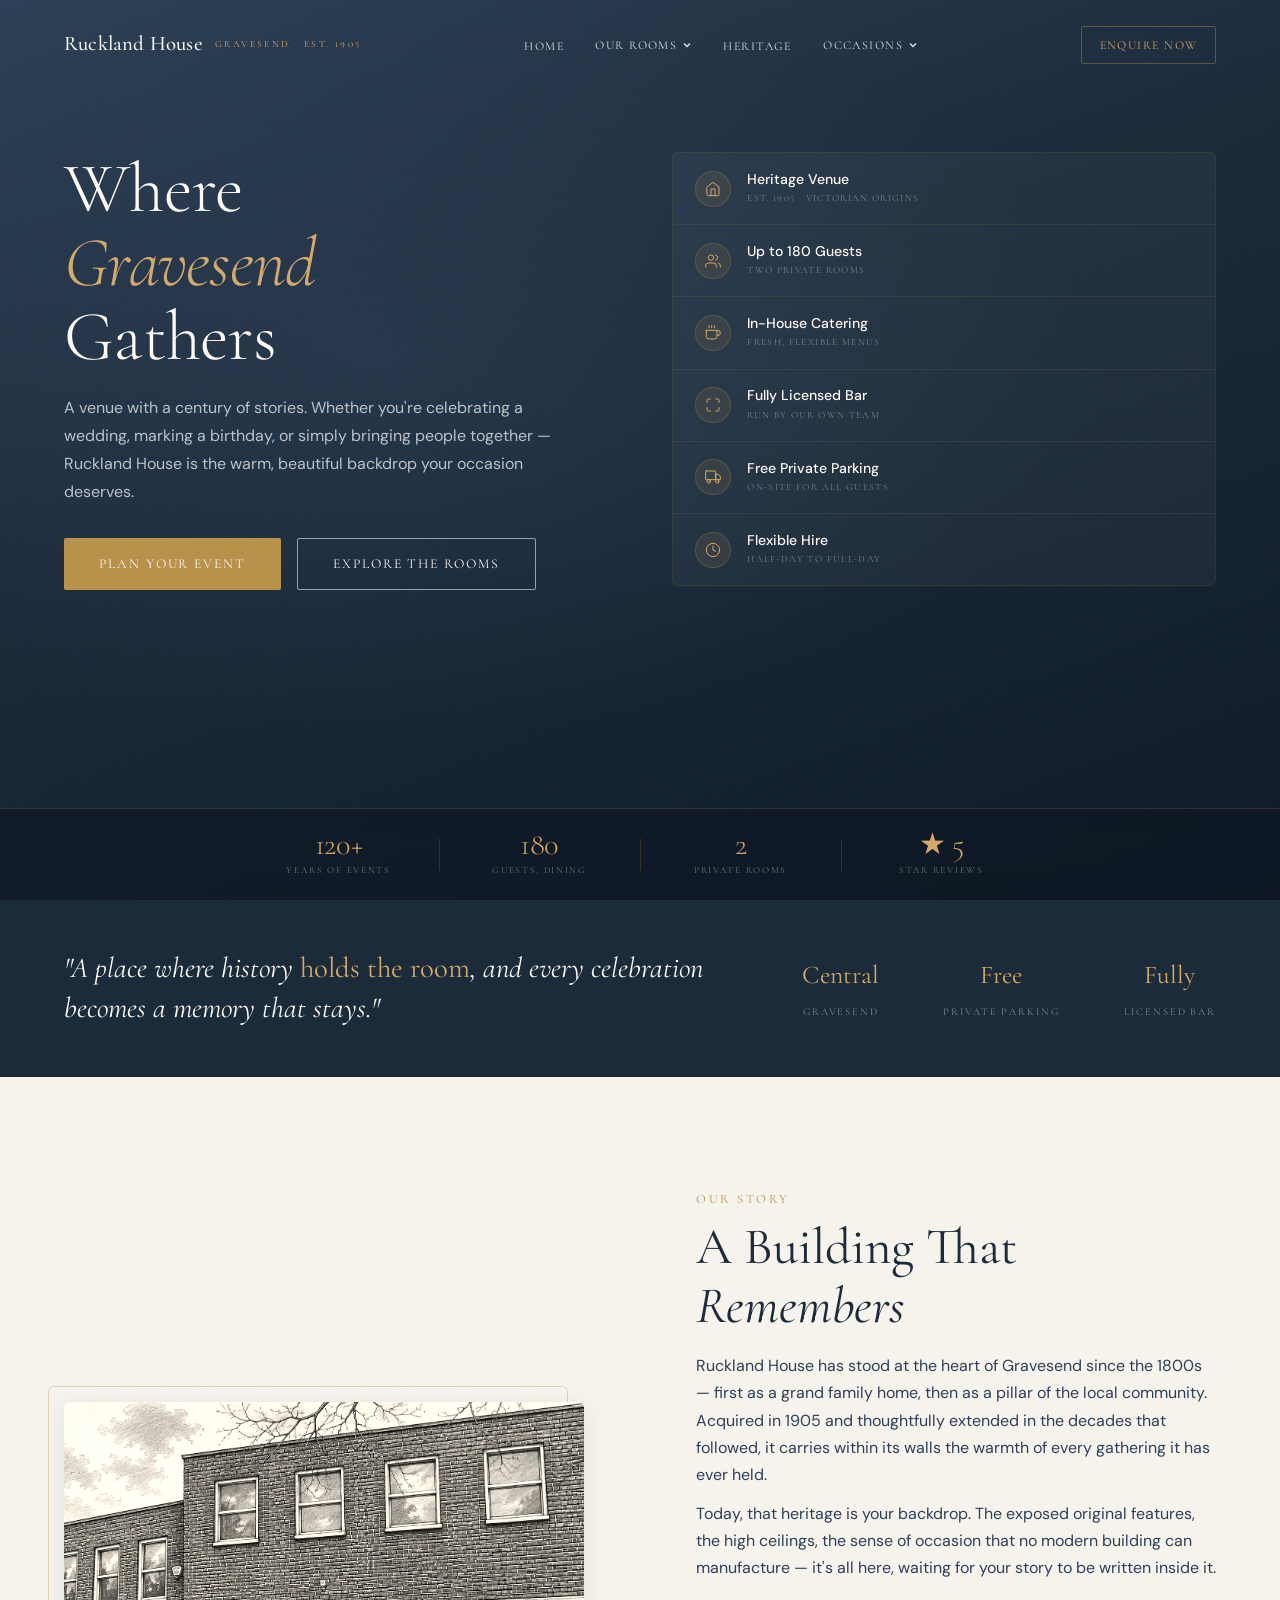
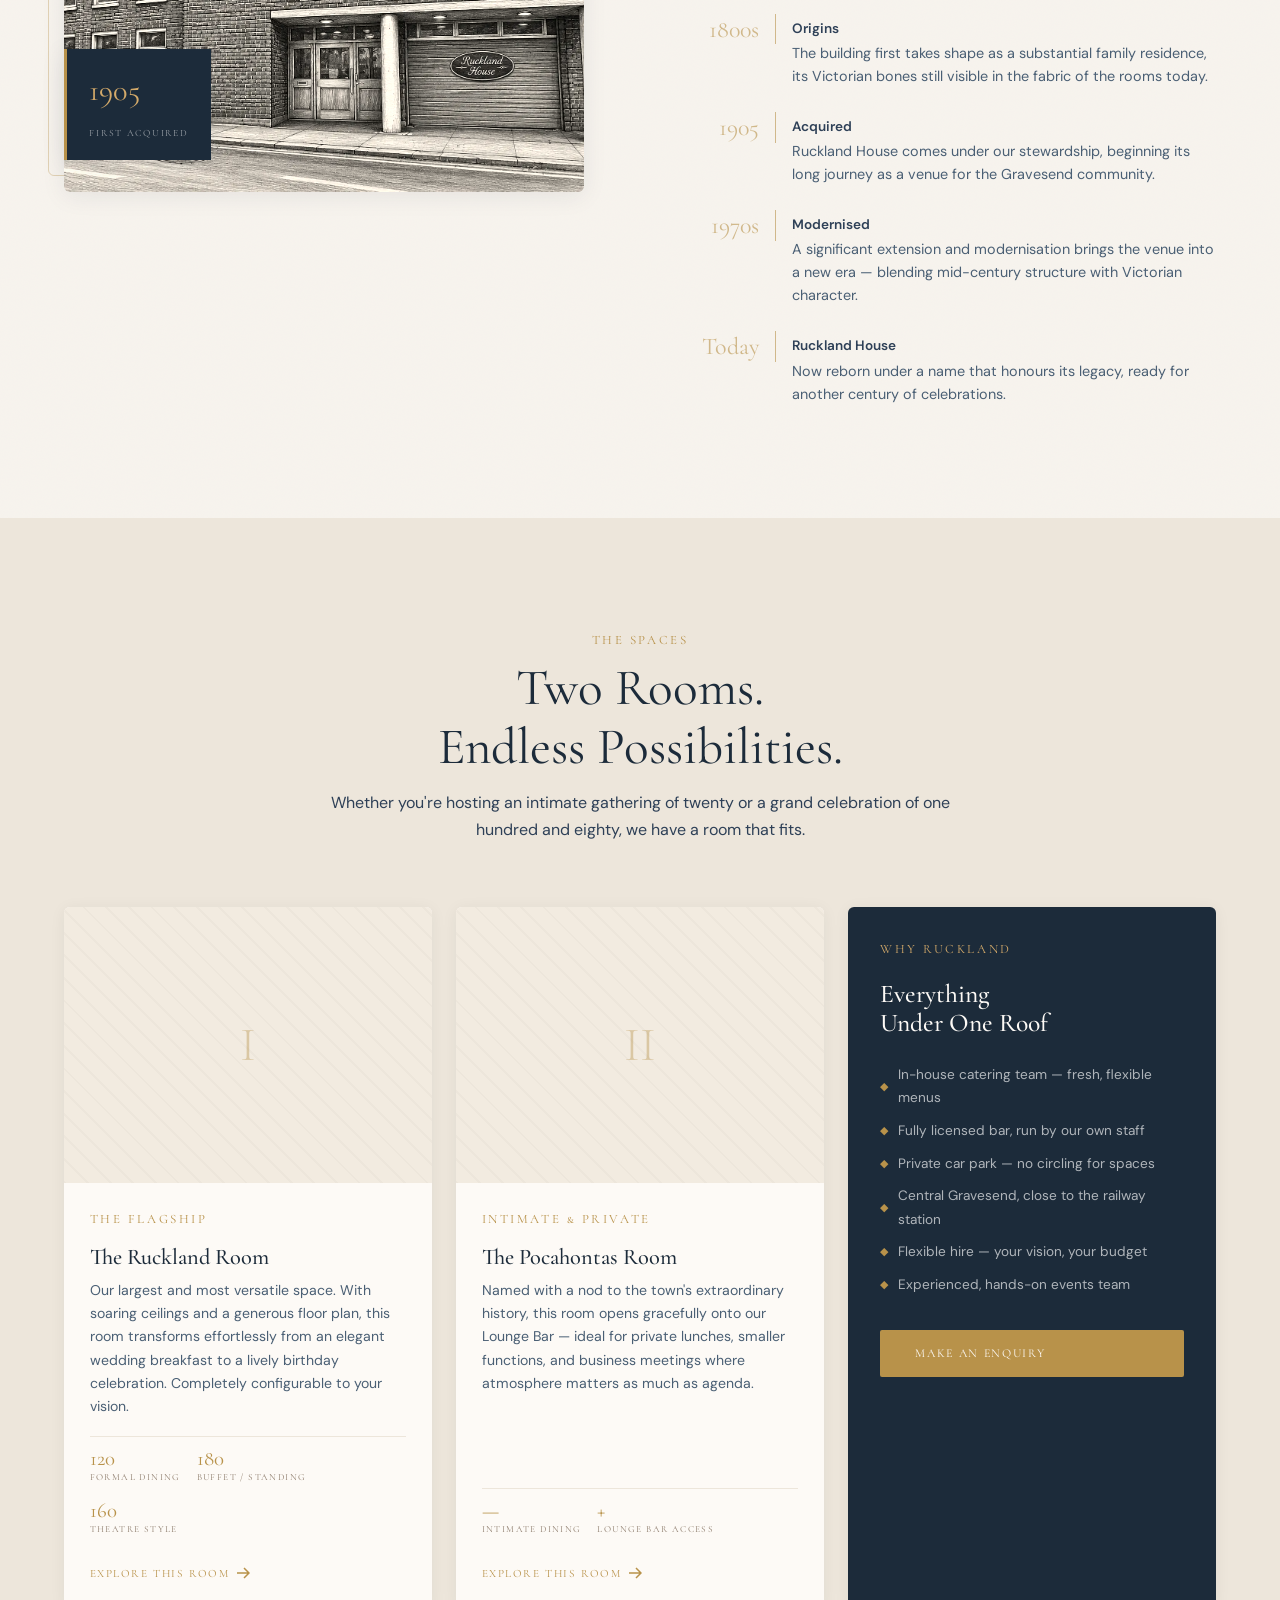
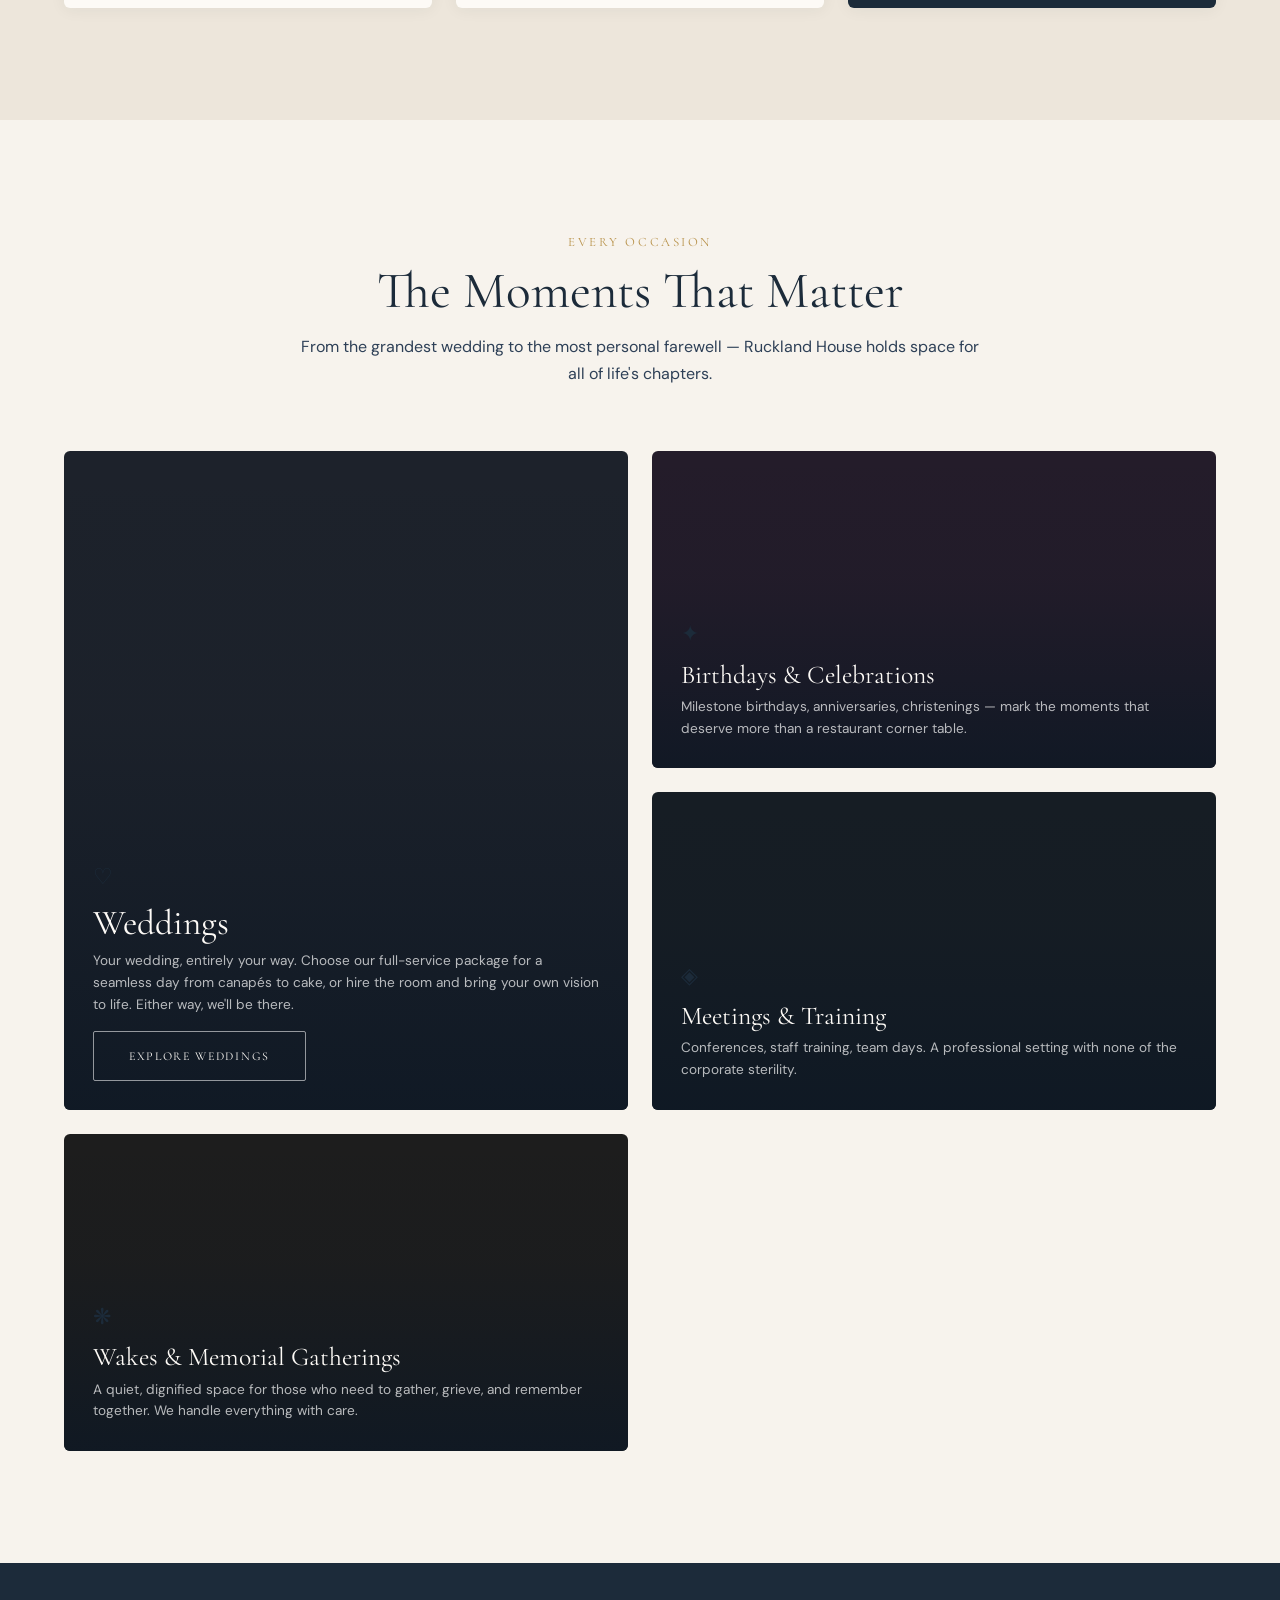
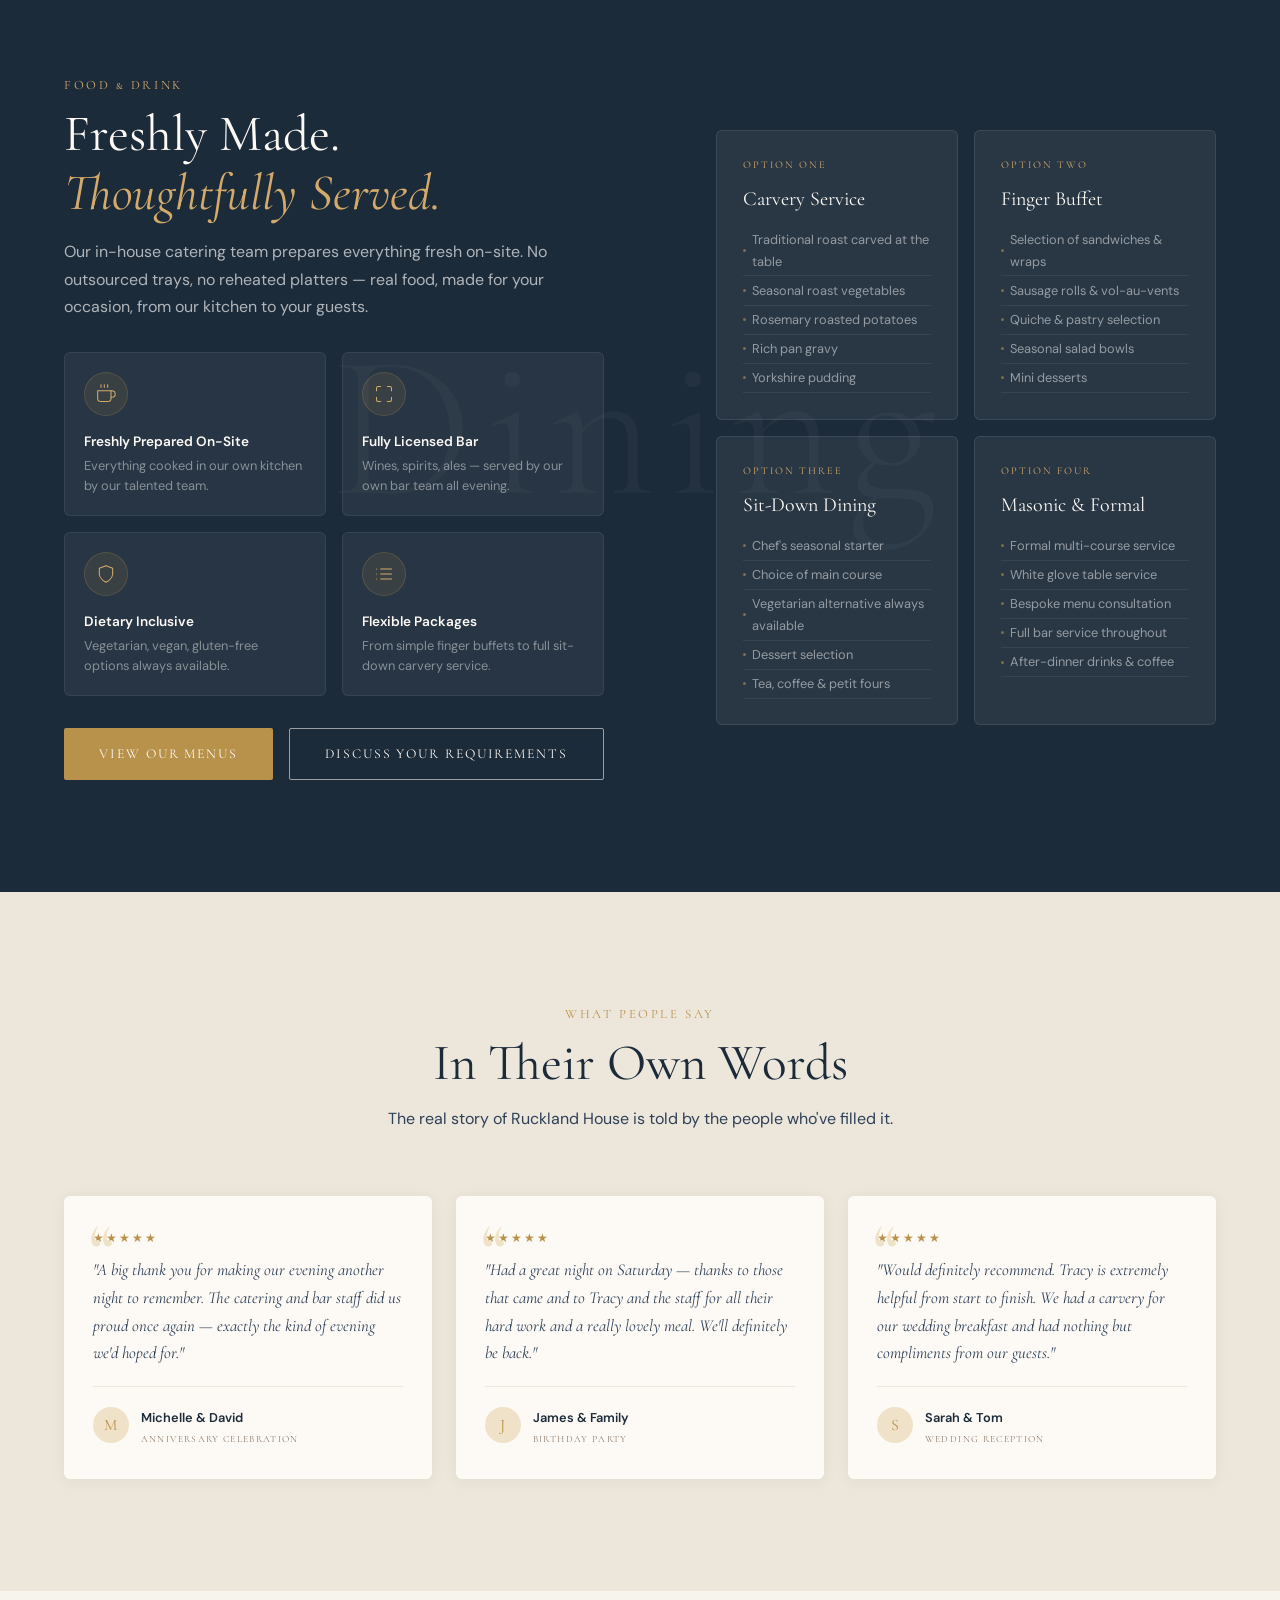
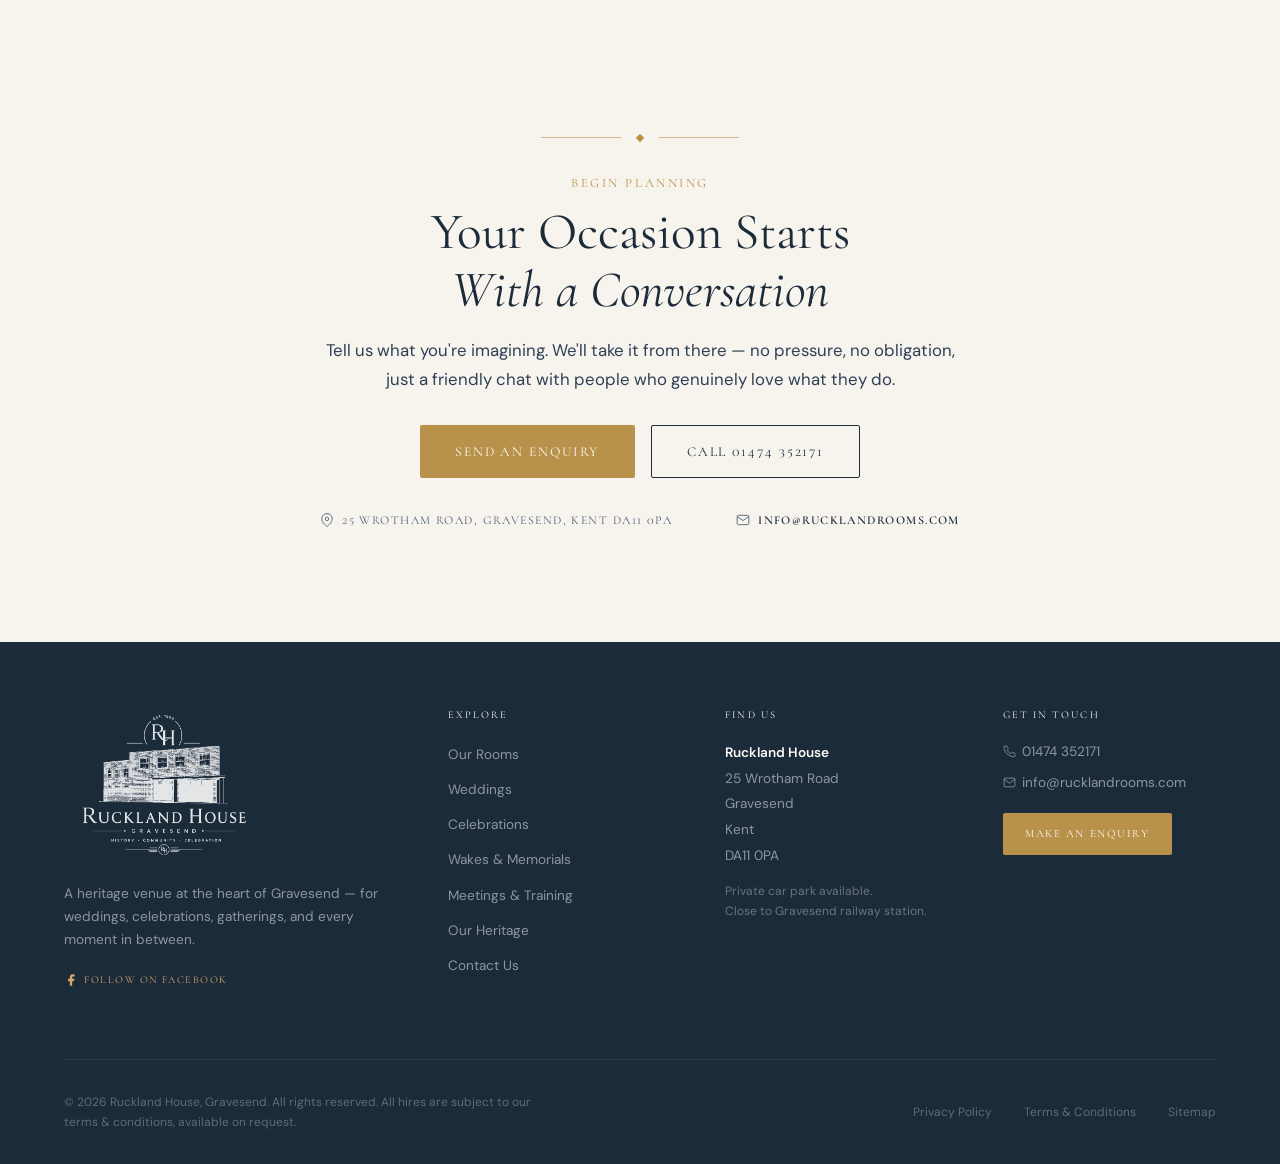
==== commit 7f07856e: "Update index.html" ====
--- a/index.html
+++ b/index.html
@@ -96,16 +96,6 @@
 
         <!-- Left: main content -->
         <div class="hero__content">
-          <div class="hero__logo-wrap">
-            <img
-              src="images/logo-white.webp"
-              alt="Ruckland House"
-              class="hero__logo"
-              width="260"
-              height="208"
-            />
-          </div>
-
           <h1 class="hero__title">
             Where<br /><em>Gravesend</em><br />Gathers
           </h1>
@@ -255,17 +245,12 @@
                 Dimensions: 800×600px minimum.
               -->
               <img
-                src="images/heritage-building.jpg"
-                alt="The exterior of Ruckland House, Gravesend — a heritage building with Victorian origins"
+                src="images/rh22.webp"
+                alt="Ruckland House — 25 Wrotham Road, Gravesend"
                 width="800"
                 height="600"
                 loading="lazy"
-                onerror="this.style.display='none'; this.nextElementSibling.style.display='flex';"
               />
-              <!-- Fallback placeholder (hidden when image loads) -->
-              <div style="display:none; width:100%; aspect-ratio:4/3; background:linear-gradient(135deg,#1C2B3A,#2E4057); align-items:center; justify-content:center; border-radius:6px;">
-                <span style="font-family:'Cormorant Garamond',serif; font-size:4rem; color:rgba(184,146,74,0.4); font-weight:300;">RH</span>
-              </div>
             </div>
             <div class="heritage__img-frame" aria-hidden="true"></div>
             <div class="heritage__est-badge" aria-label="Acquired by Ruckland House in 1905">
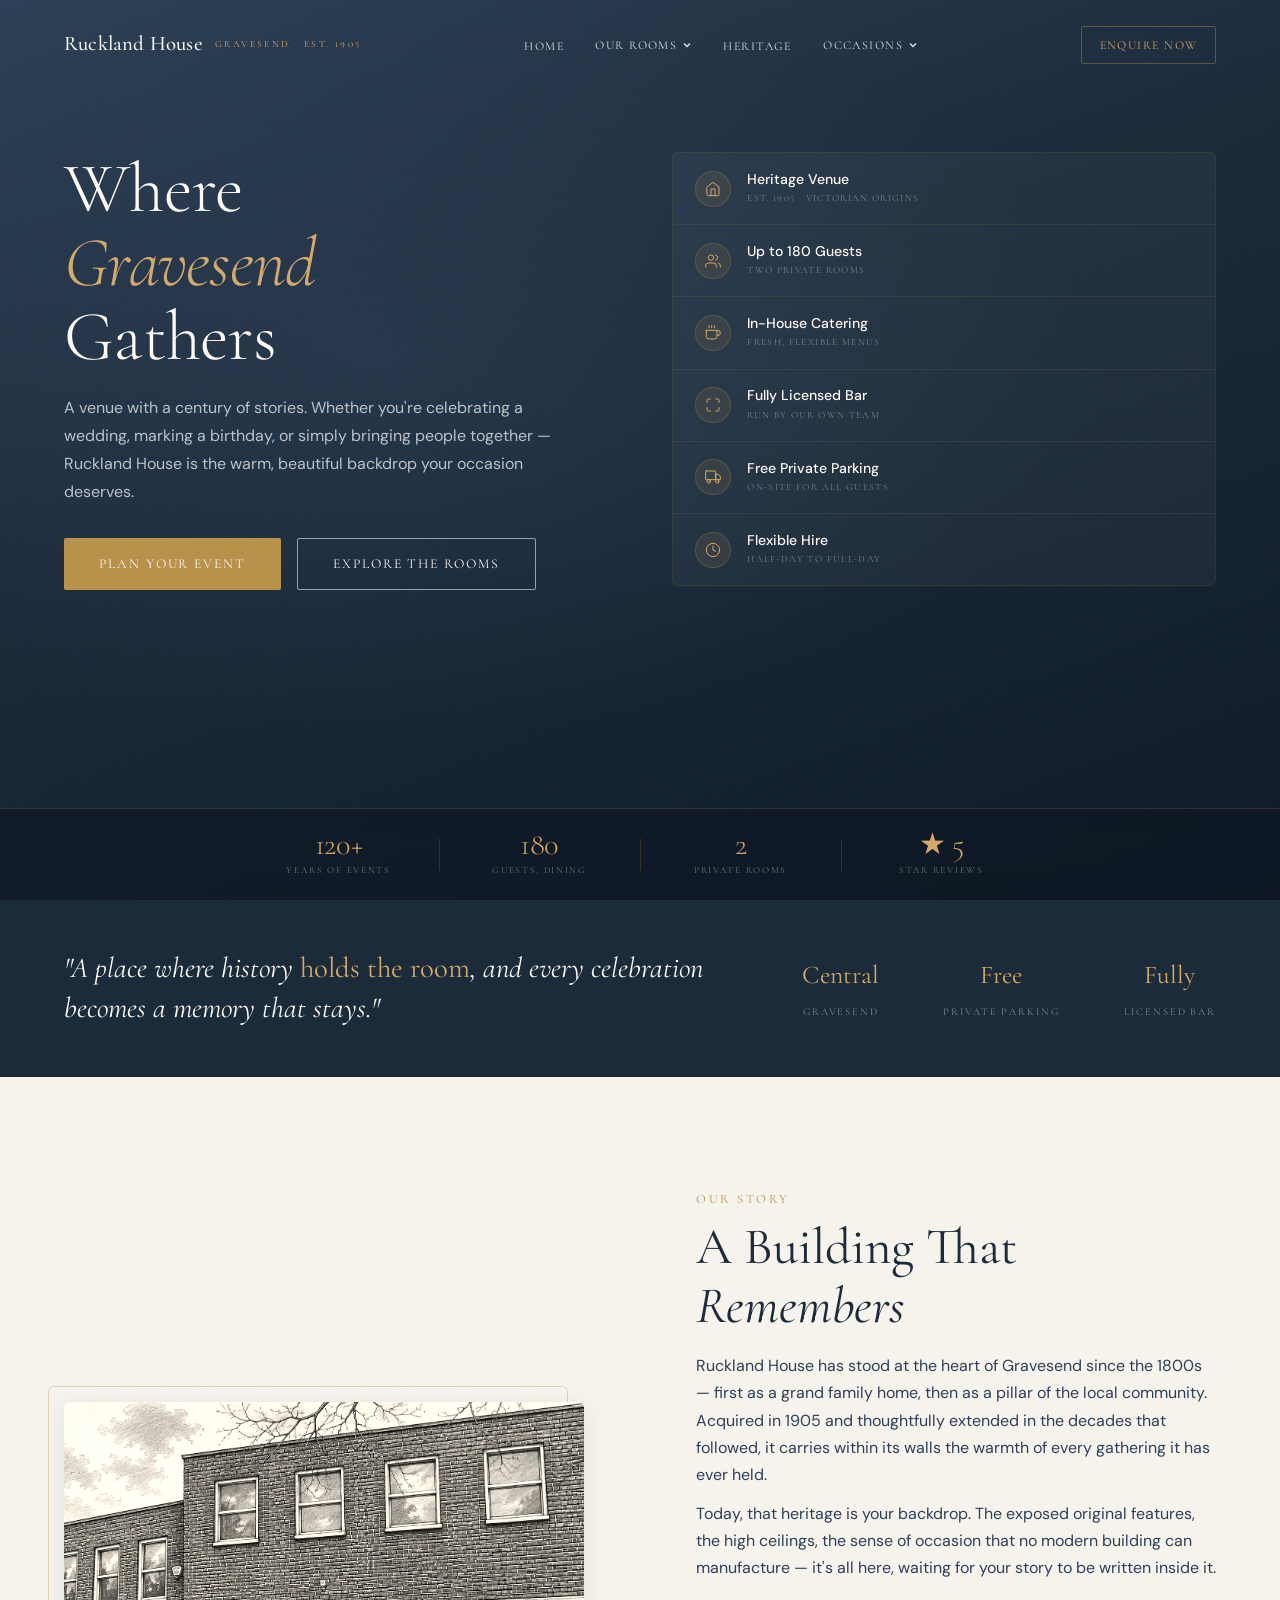
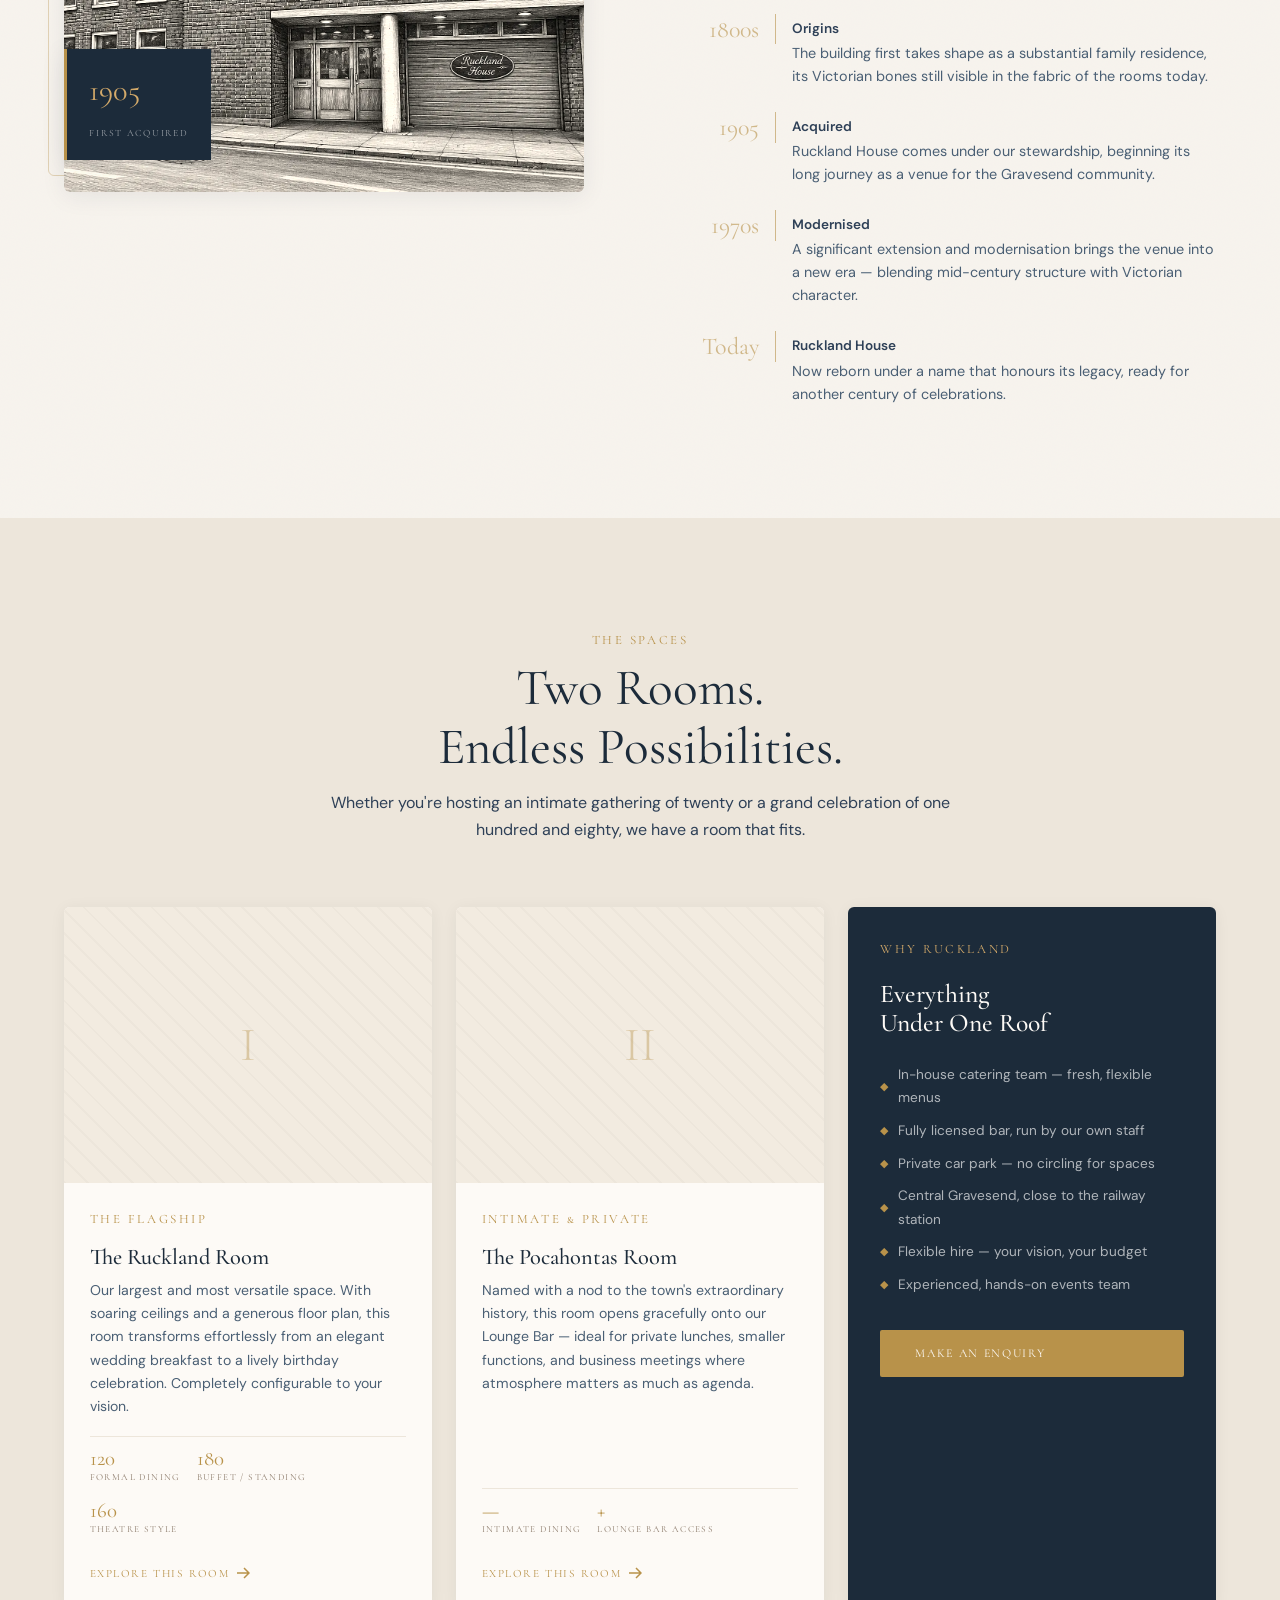
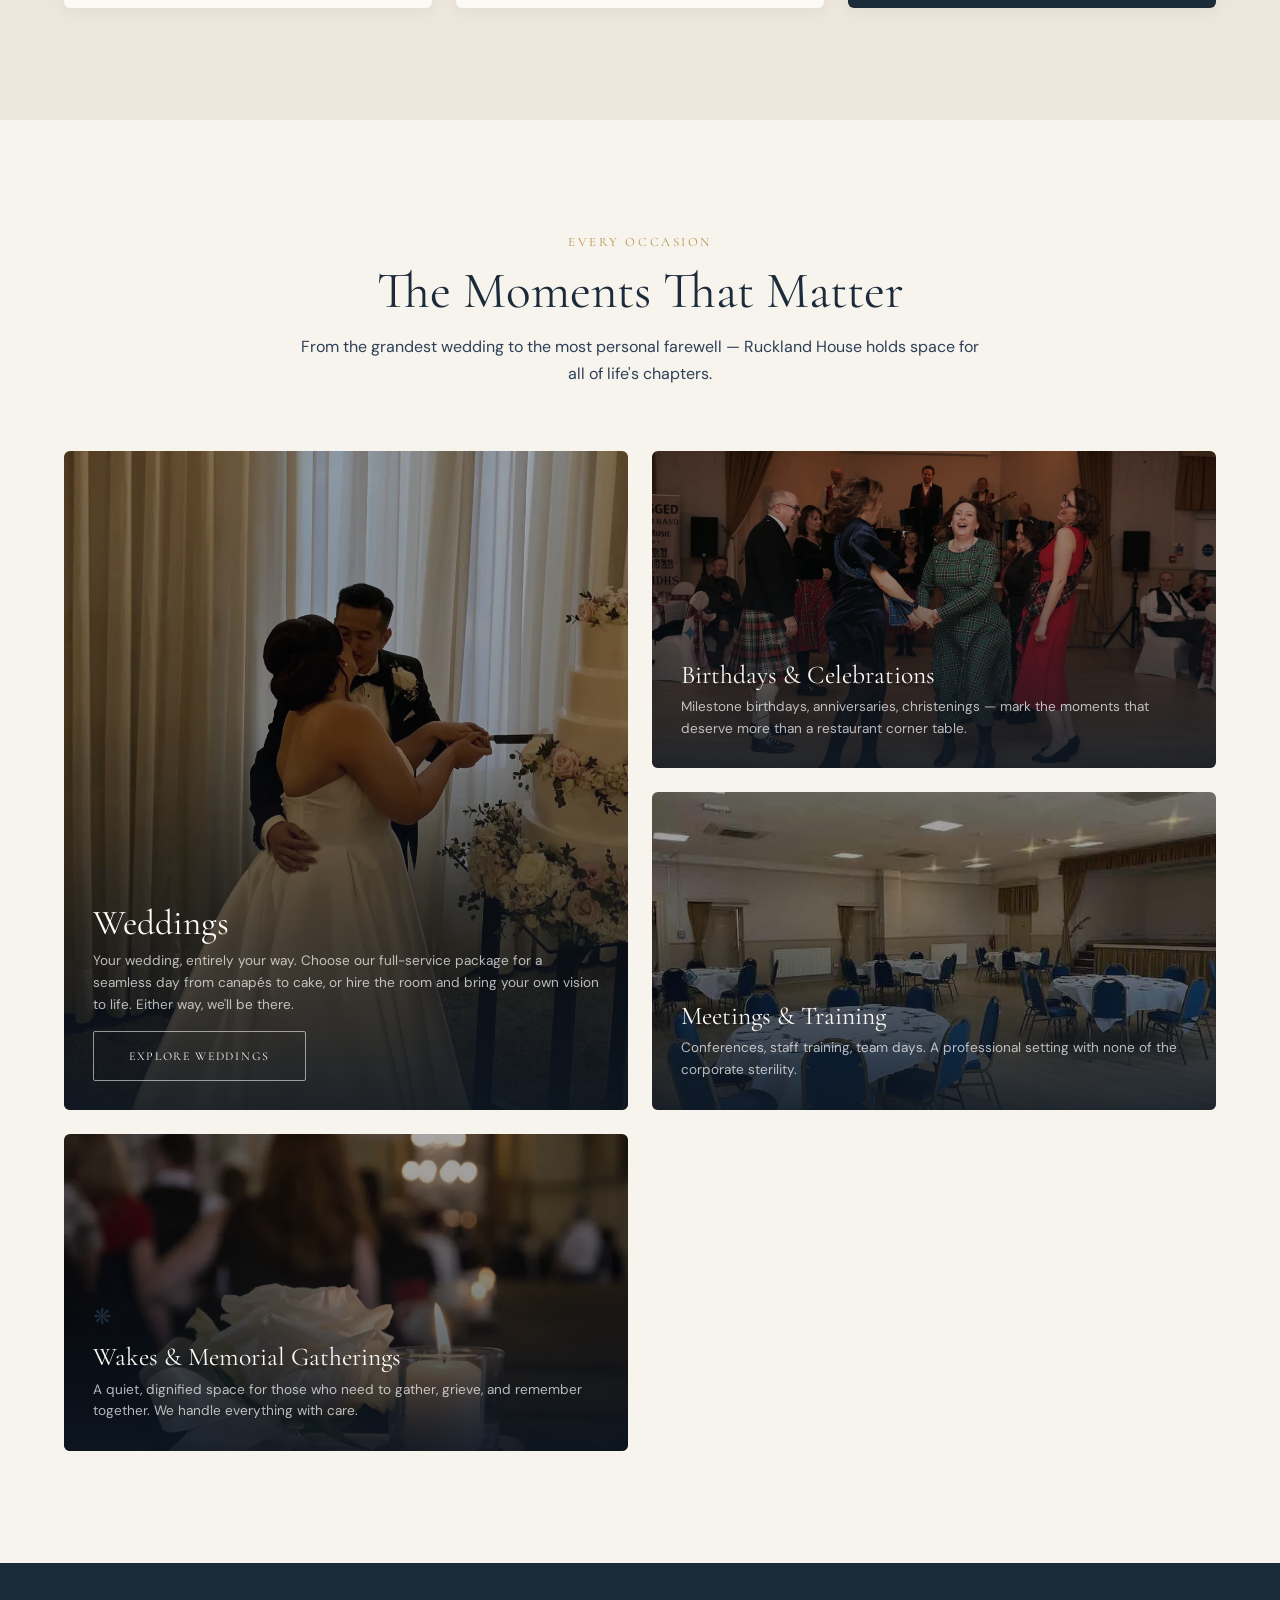
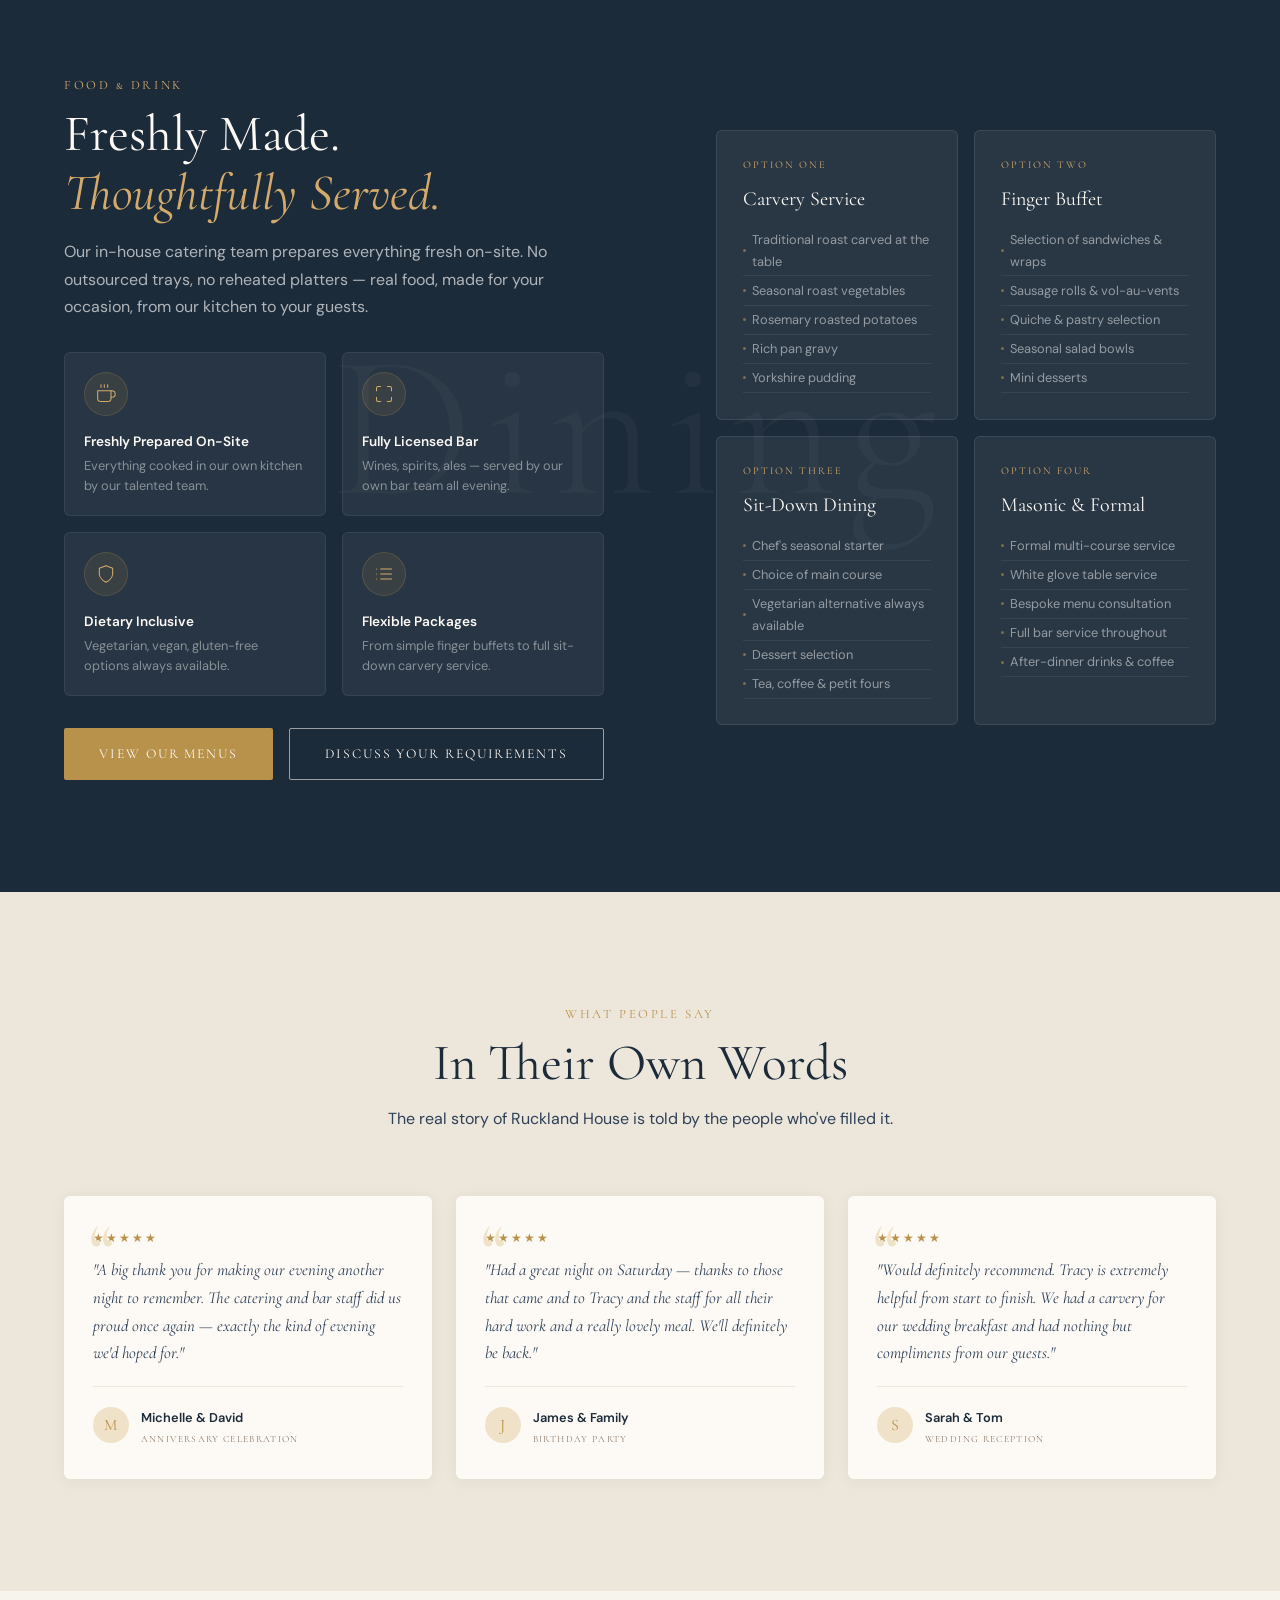
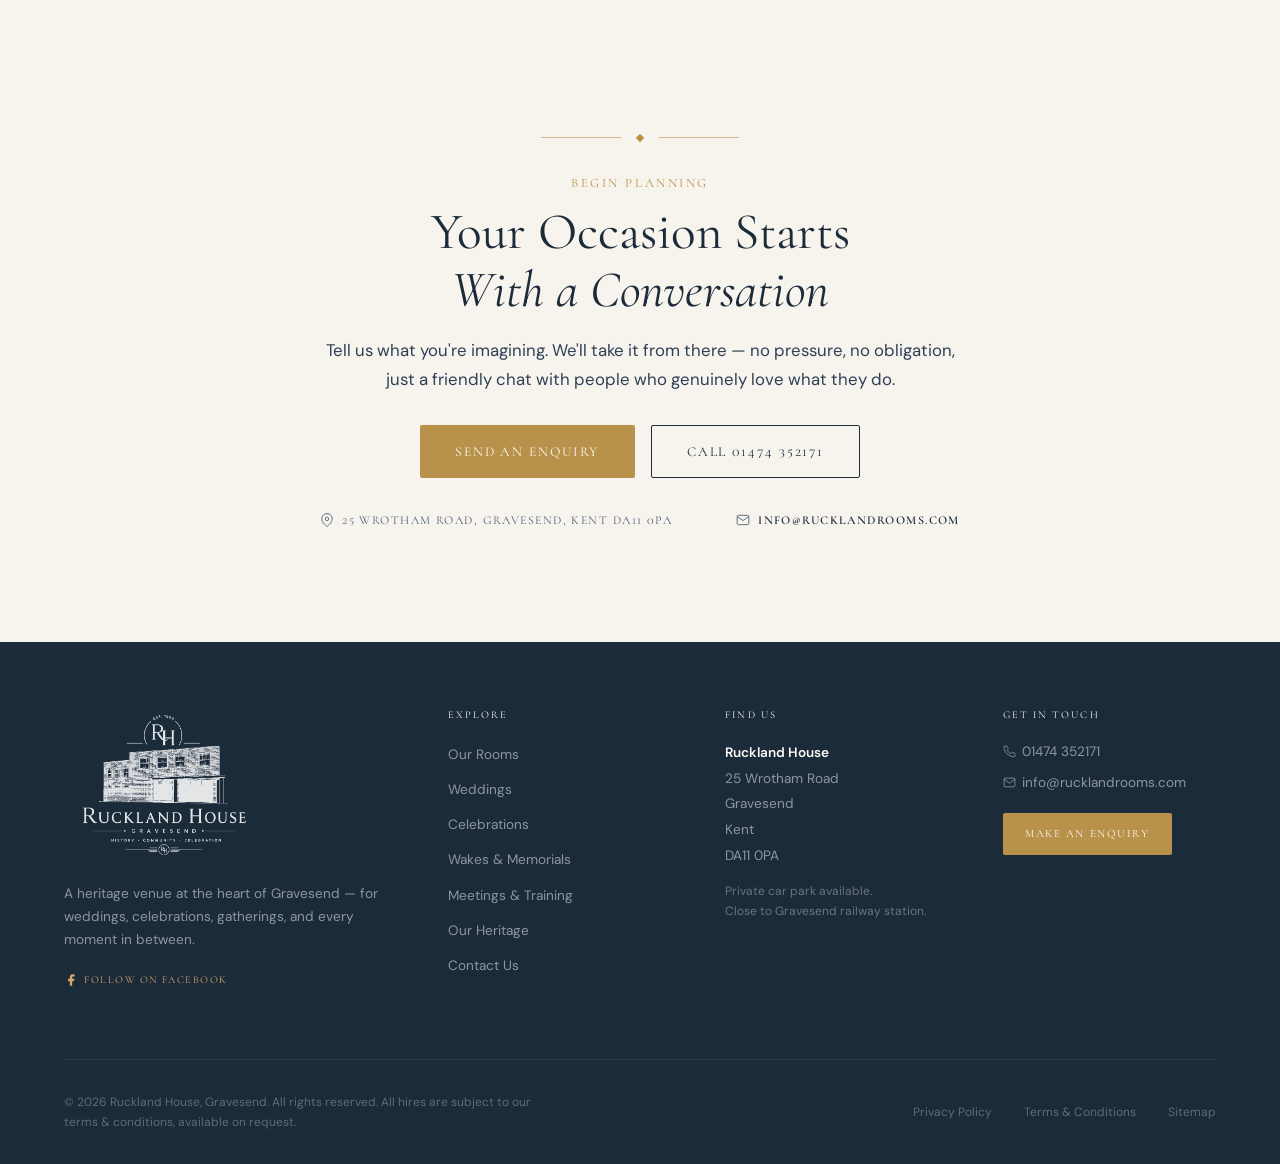
==== commit c6dbc929: "Update index.html" ====
--- a/index.html
+++ b/index.html
@@ -457,7 +457,7 @@
         <div class="occasions__grid">
 
           <article class="occasion-card occasion-card--large occasion-card--wedding reveal" aria-label="Weddings">
-            <div class="occasion-card__bg" style="background-image:url('images/occasion-wedding.jpg');" role="img" aria-label="Elegant wedding reception setup"></div>
+            <div class="occasion-card__bg" style="background-image:url('images/rh27.webp');" role="img" aria-label="Elegant wedding reception setup"></div>
             <div class="occasion-card__content">
               <span class="occasion-card__icon" aria-hidden="true">♡</span>
               <h3 class="occasion-card__title">Weddings</h3>
@@ -473,7 +473,7 @@
           </article>
 
           <article class="occasion-card occasion-card--birthday reveal reveal--delay-1" aria-label="Birthdays and celebrations">
-            <div class="occasion-card__bg" style="background-image:url('images/occasion-birthday.jpg');" role="img" aria-label="Birthday celebration gathering"></div>
+            <div class="occasion-card__bg" style="background-image:url('images/rh24.webp');" role="img" aria-label="Birthday celebration gathering"></div>
             <div class="occasion-card__content">
               <span class="occasion-card__icon" aria-hidden="true">✦</span>
               <h3 class="occasion-card__title">Birthdays &amp; Celebrations</h3>
@@ -485,7 +485,7 @@
           </article>
 
           <article class="occasion-card occasion-card--meetings reveal reveal--delay-2" aria-label="Meetings and conferences">
-            <div class="occasion-card__bg" style="background-image:url('images/occasion-meetings.jpg');" role="img" aria-label="Professional meeting setup"></div>
+            <div class="occasion-card__bg" style="background-image:url('images/rh30.webp');" role="img" aria-label="Professional meeting setup"></div>
             <div class="occasion-card__content">
               <span class="occasion-card__icon" aria-hidden="true">◈</span>
               <h3 class="occasion-card__title">Meetings &amp; Training</h3>
@@ -497,7 +497,7 @@
           </article>
 
           <article class="occasion-card occasion-card--wakes reveal reveal--delay-3" aria-label="Funeral receptions">
-            <div class="occasion-card__bg" style="background-image:url('images/occasion-wakes.jpg');" role="img" aria-label="Quiet, comfortable gathering space"></div>
+            <div class="occasion-card__bg" style="background-image:url('images/rh31.webp');" role="img" aria-label="Quiet, comfortable gathering space"></div>
             <div class="occasion-card__content">
               <span class="occasion-card__icon" aria-hidden="true">❋</span>
               <h3 class="occasion-card__title">Wakes &amp; Memorial Gatherings</h3>
--- a/style.css
+++ b/style.css
@@ -249,29 +249,7 @@
   line-height: 1;
 }
 
-/* Nav logos — white shown by default, colour shown when scrolled */
-.nav__logo {
-  height: 52px;
-  width: auto;
-  display: block;
-  flex-shrink: 0;
-  transition: opacity var(--duration) var(--ease);
-  position: absolute;
-}
-
-.nav__logo--white  { opacity: 1; }
-.nav__logo--colour { opacity: 0; }
-
-.site-header.scrolled .nav__logo--white  { opacity: 0; }
-.site-header.scrolled .nav__logo--colour { opacity: 1; }
-
-/* Wrapper to contain the stacked logos */
-.nav__logo-wrap {
-  position: relative;
-  width: 52px;
-  height: 52px;
-  flex-shrink: 0;
-}
+
 
 .nav__brand-text {
   display: flex;
@@ -581,20 +559,6 @@
   align-items: flex-start;
 }
 
-/* Logo above the headline */
-.hero__logo-wrap {
-  margin-bottom: 1.75rem;
-  opacity: 0;
-  animation: fadeUp 0.9s var(--ease) 0.1s forwards;
-}
-
-.hero__logo {
-  width: clamp(160px, 20vw, 260px);
-  height: auto;
-  display: block;
-  filter: drop-shadow(0 6px 24px rgba(0,0,0,0.3));
-}
-
 /* Headline */
 .hero__title {
   color: var(--white);
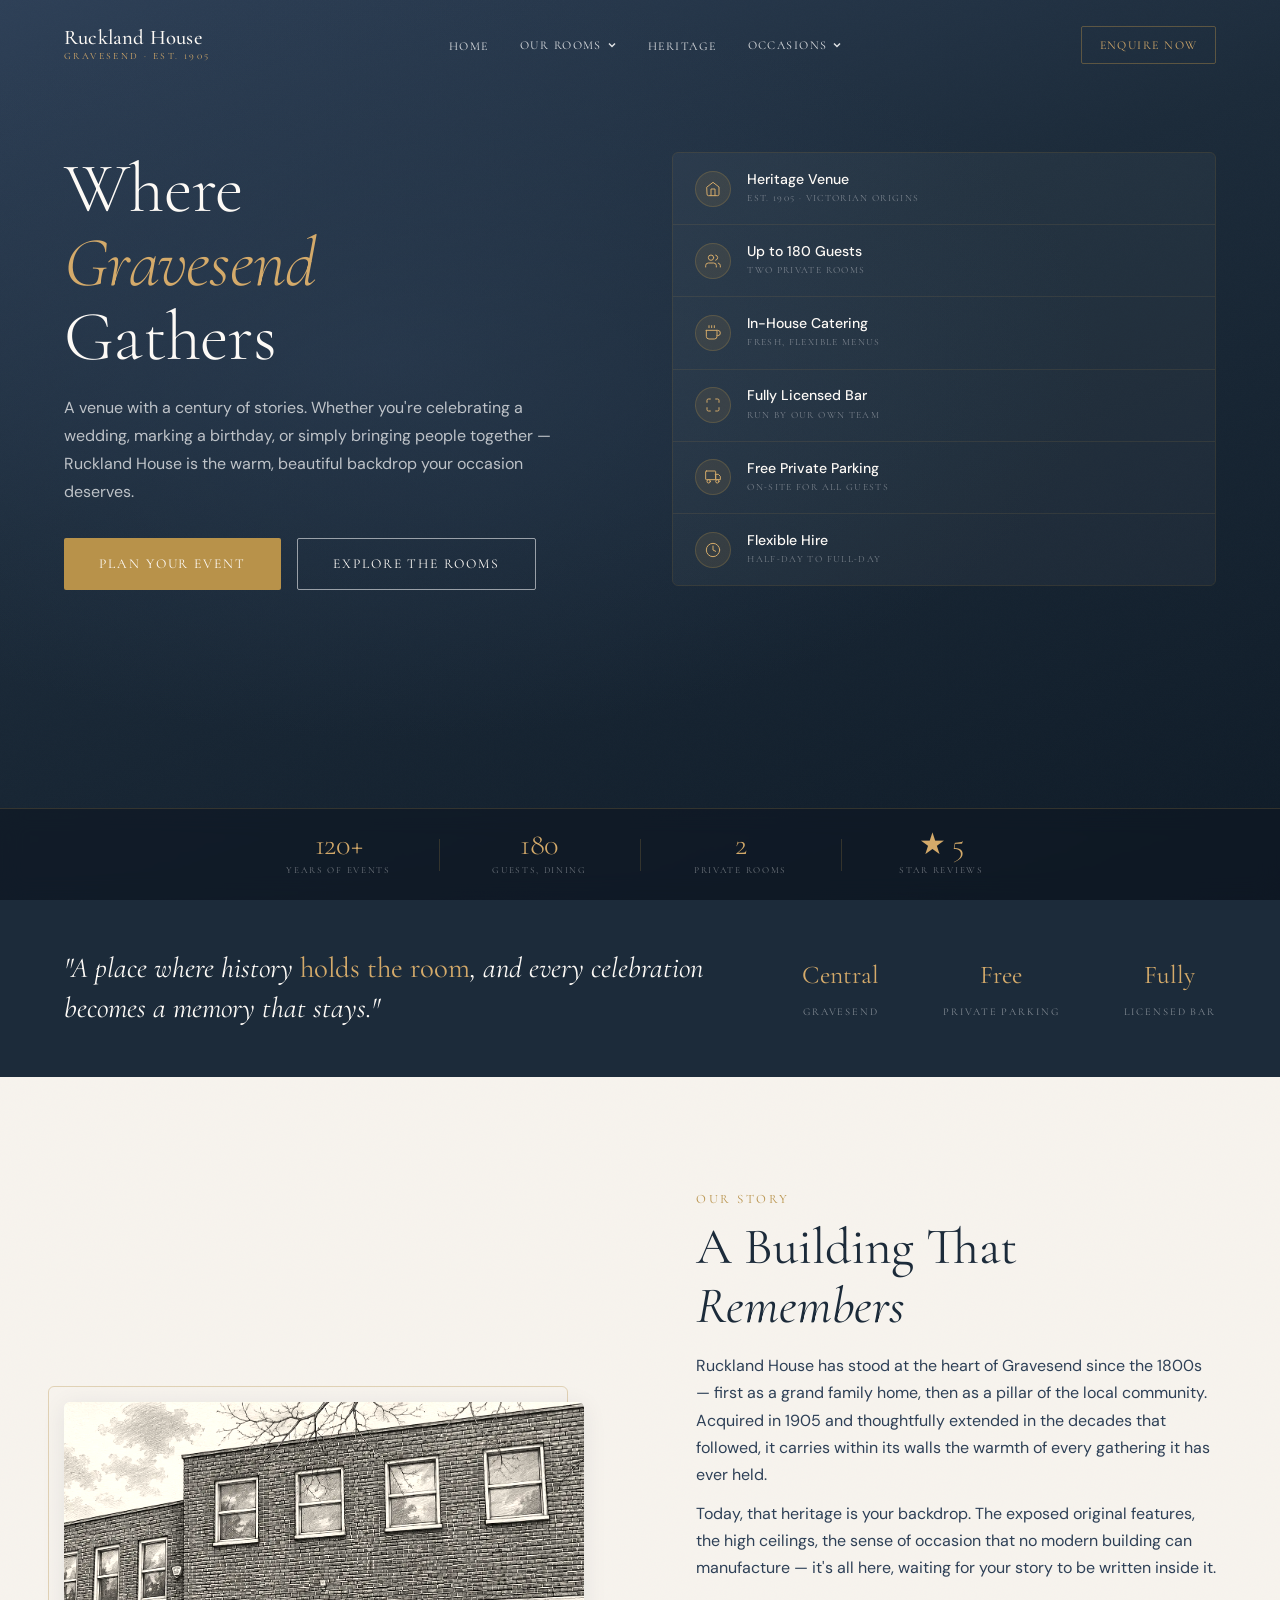
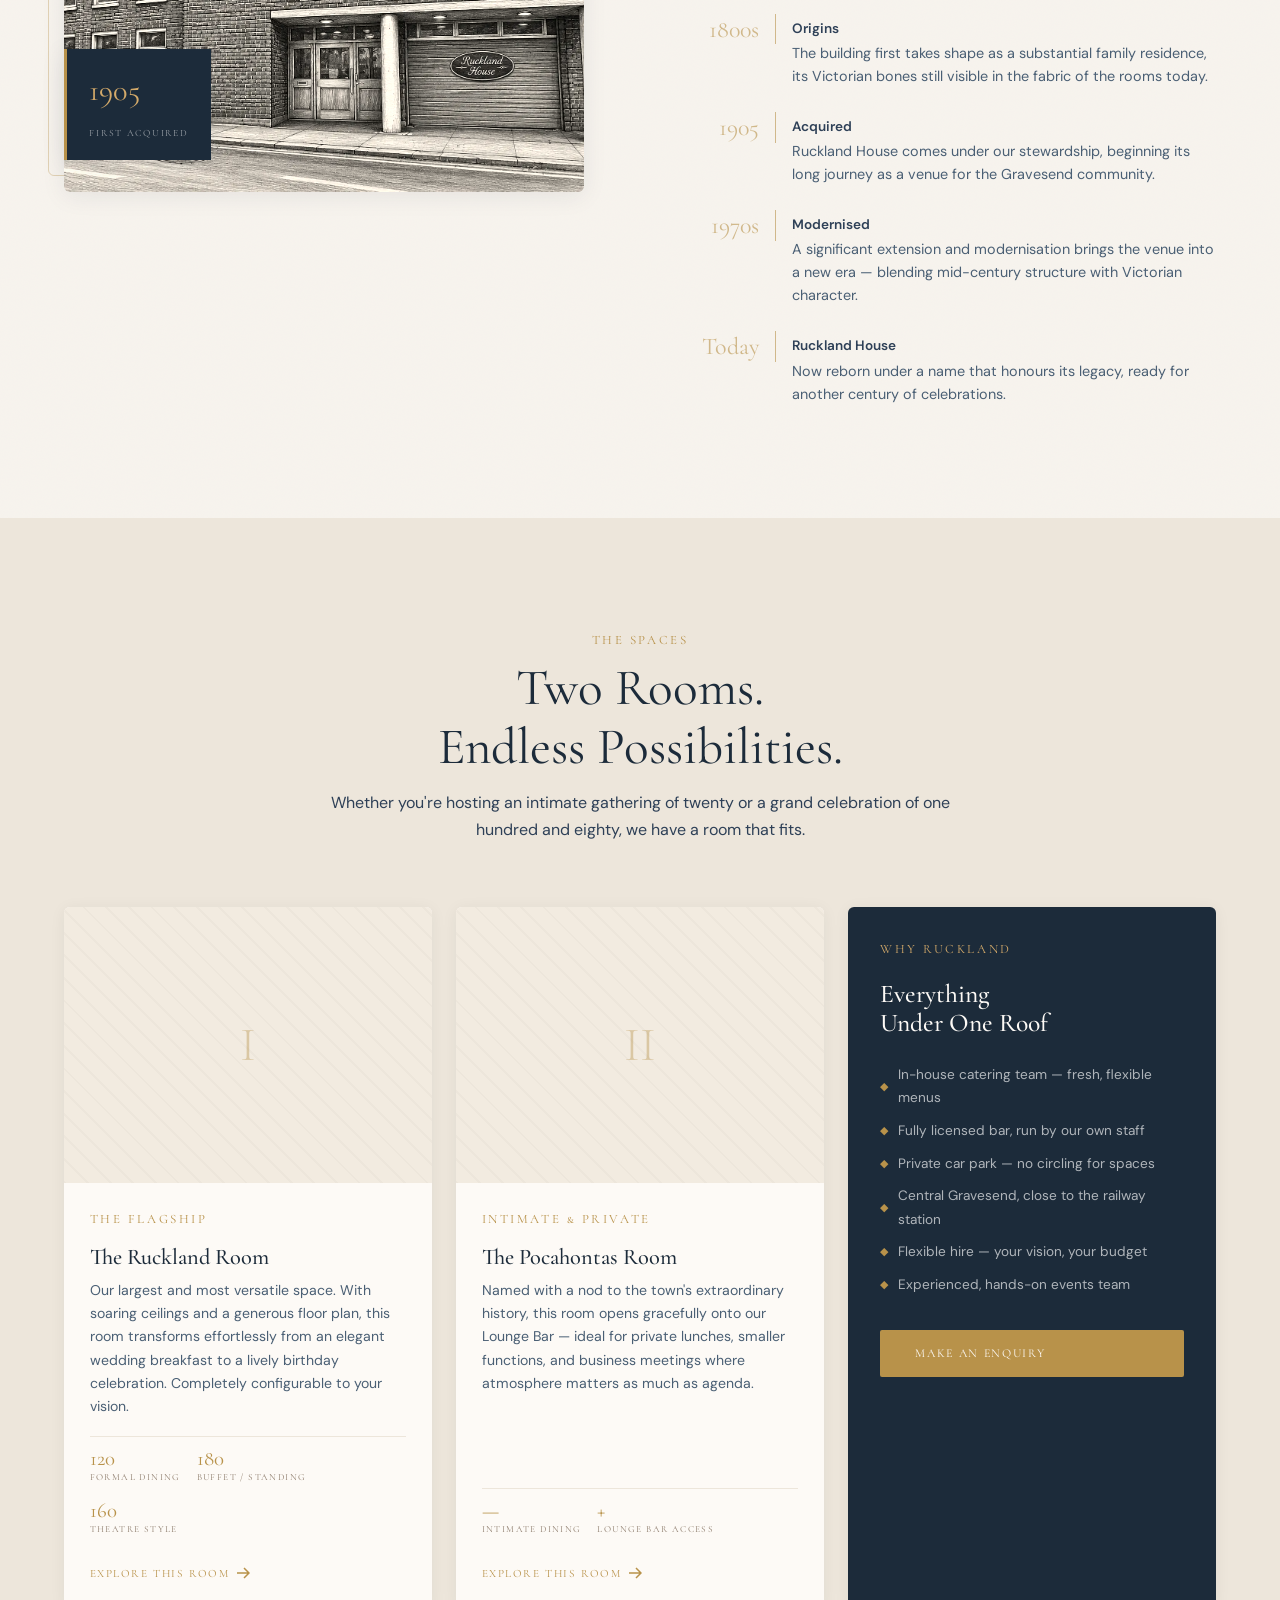
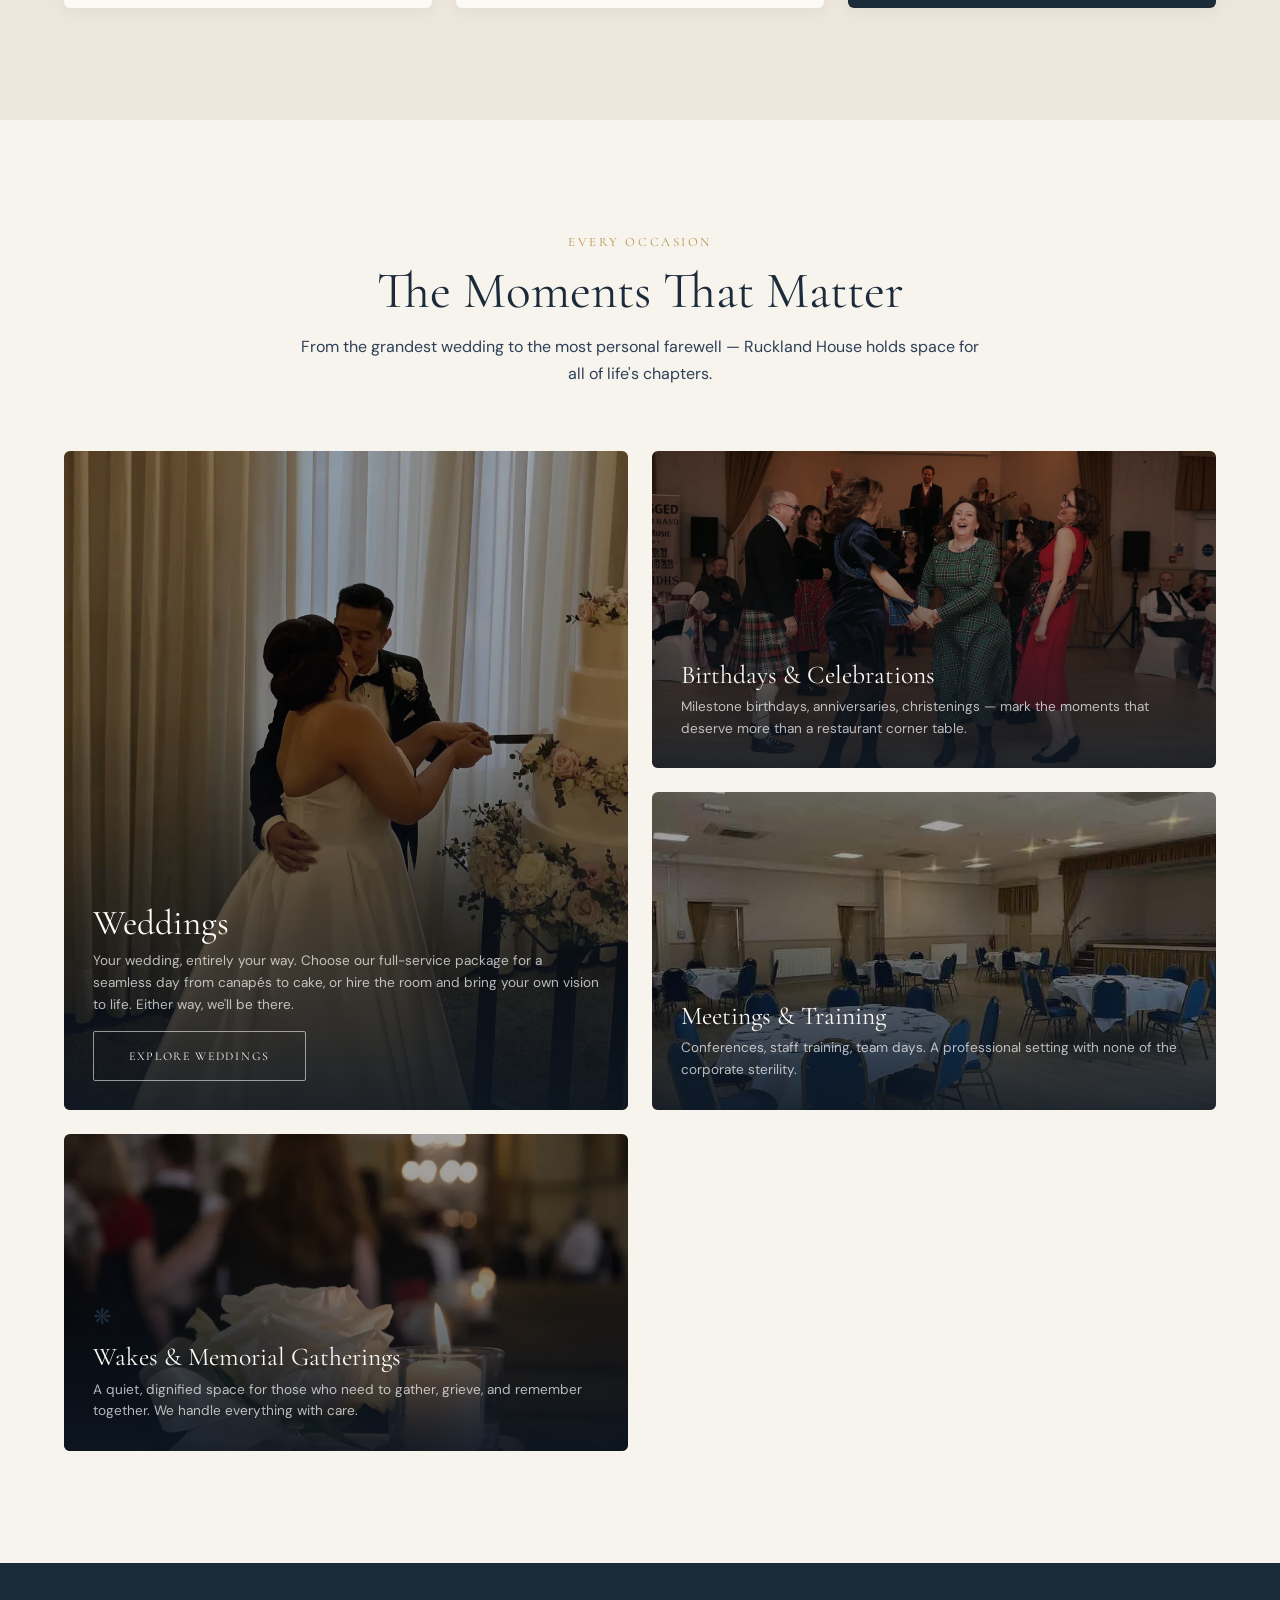
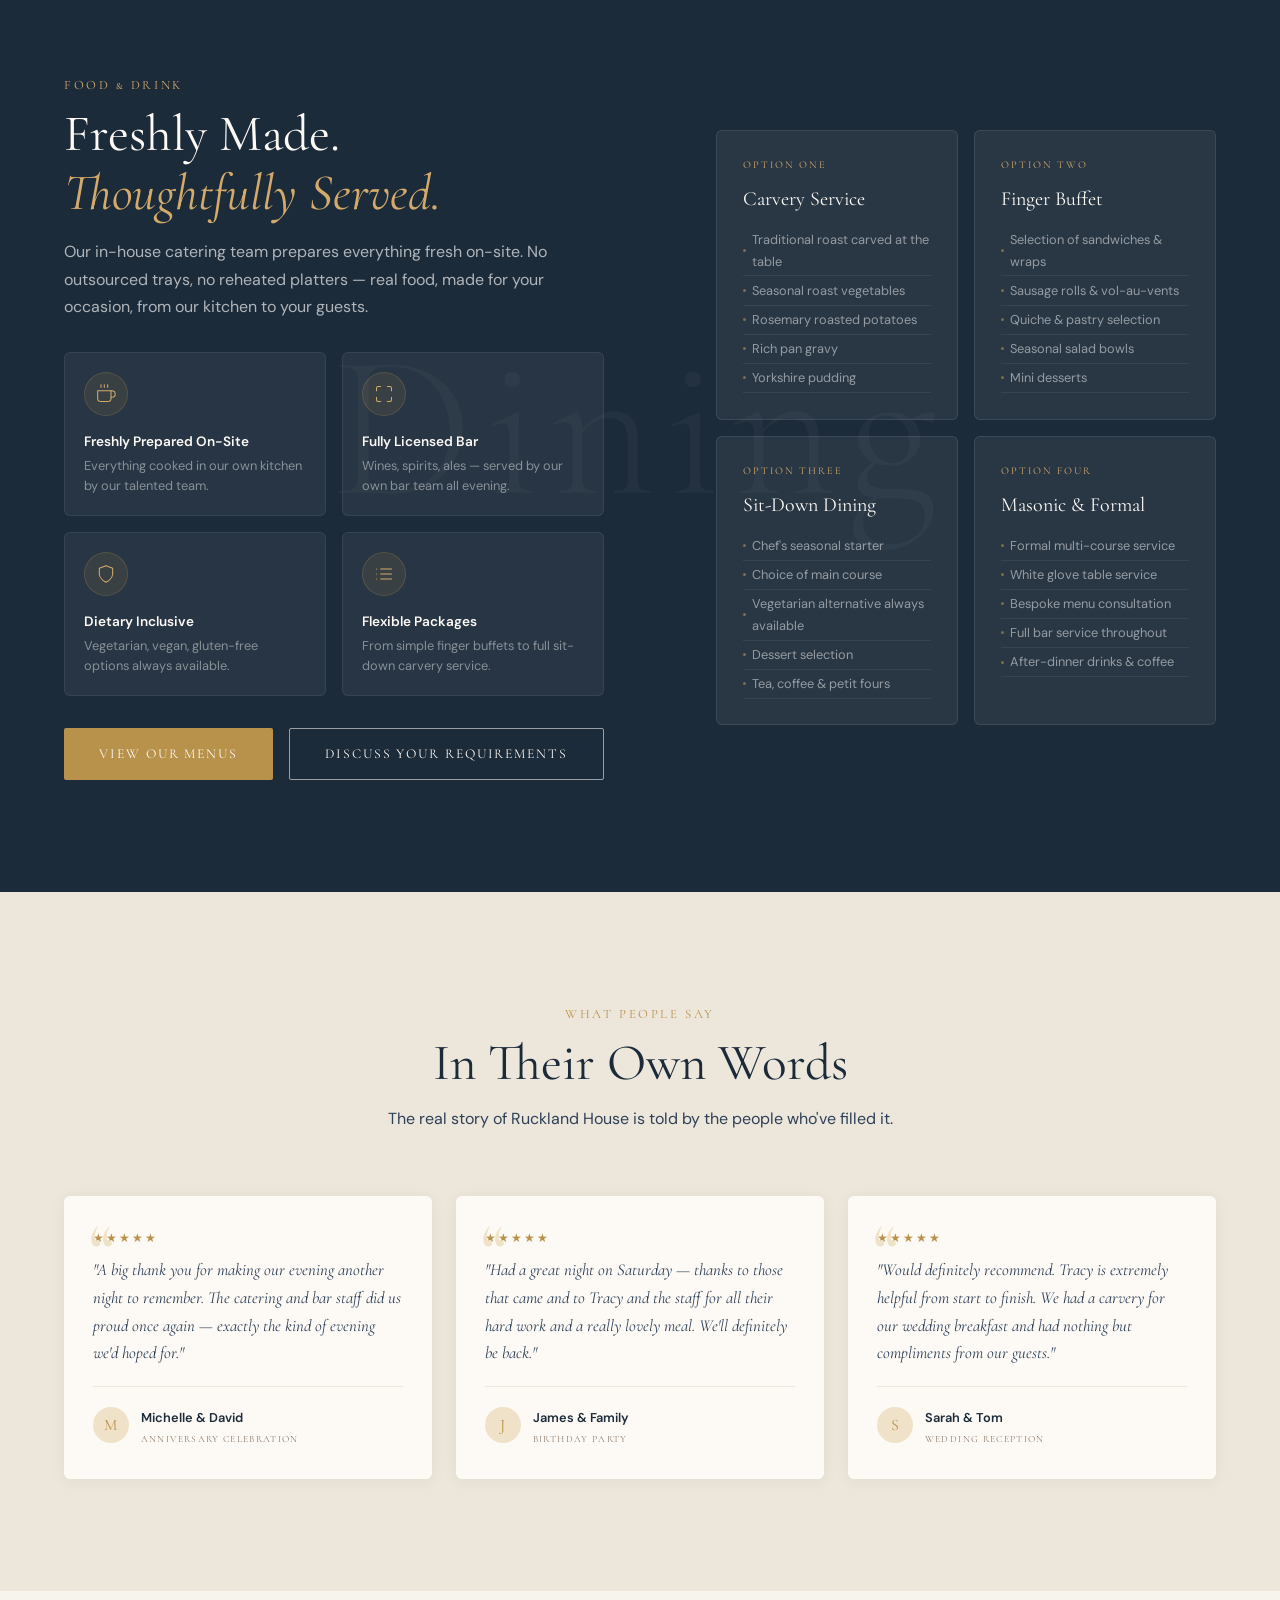
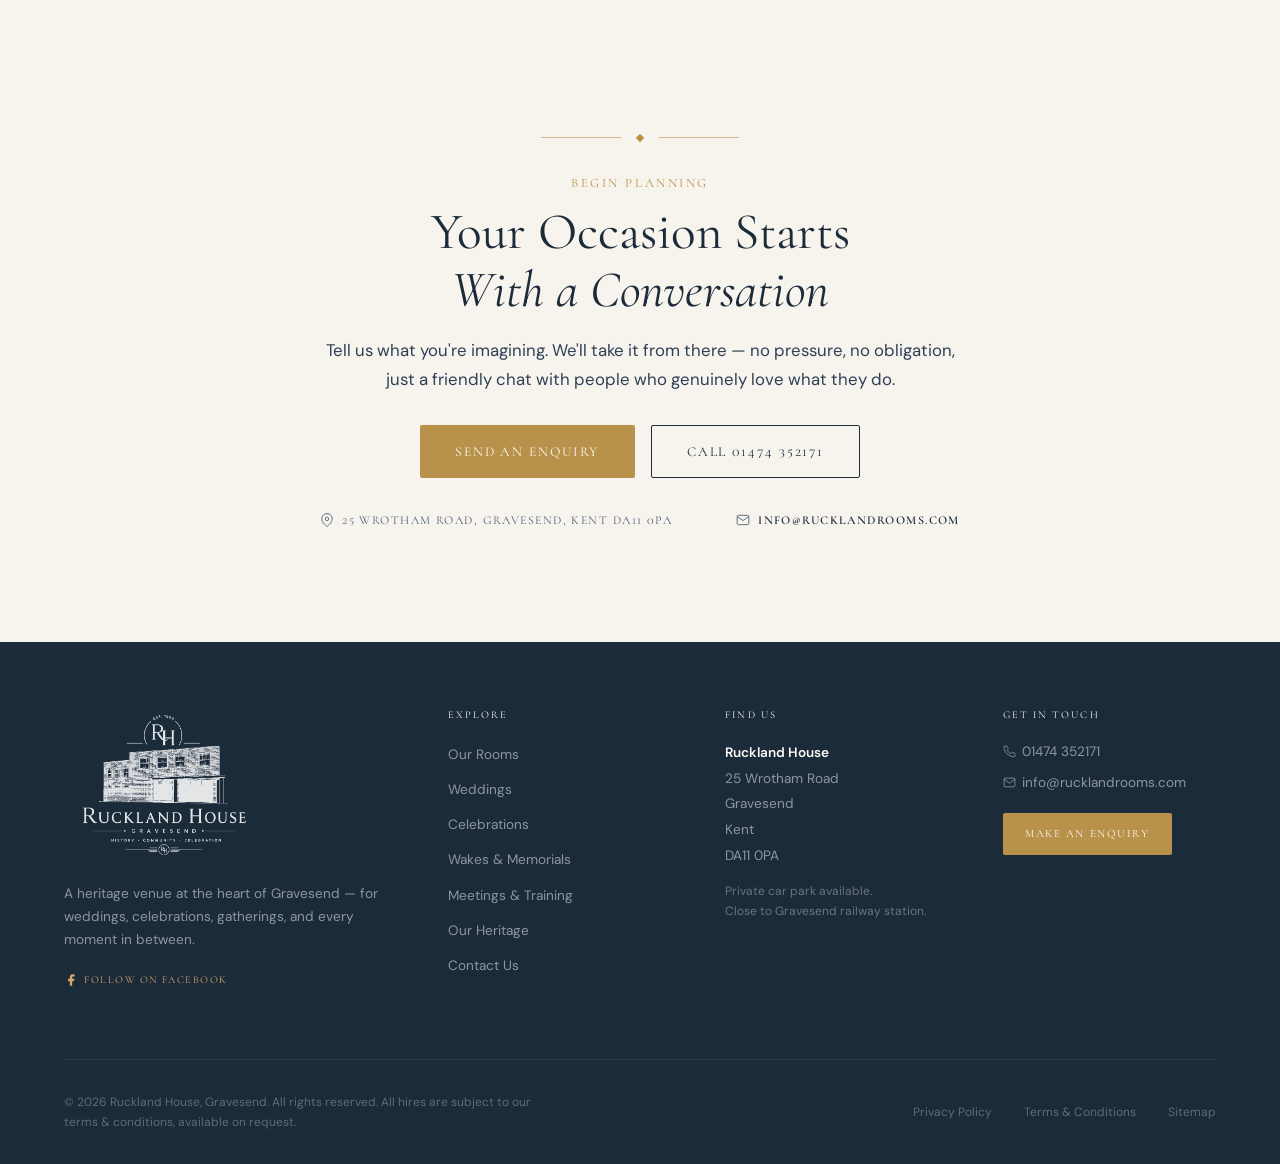
==== commit 0e0426a7: "Update index.html" ====
--- a/index.html
+++ b/index.html
@@ -175,7 +175,7 @@
       </div>
 
       <!-- Stat strip — full width along the bottom -->
-      <div class="hero__strip">
+      <div class="hero__strip" role="region" aria-label="Venue statistics">
         <div class="hero__strip-inner">
           <div class="hero__strip-item">
             <span class="hero__strip-num">120+</span>
--- a/style.css
+++ b/style.css
@@ -243,9 +243,10 @@
 
 .nav__brand {
   display: flex;
-  flex-direction: row;
-  align-items: center;
-  gap: 0.75rem;
+  flex-direction: column;
+  align-items: flex-start;
+  justify-content: center;
+  gap: 0.15rem;
   line-height: 1;
 }
 
@@ -434,7 +435,7 @@
 
 .nav__mobile-sub-link {
   font-family: var(--font-display);
-  font-size: 1.4rem;
+  font-size: clamp(1.1rem, 4vw, 1.4rem);
   font-weight: 300;
   color: rgba(255,255,255,0.65);
   letter-spacing: 0.02em;
@@ -477,10 +478,12 @@
   flex-direction: column;
   align-items: center;
   justify-content: center;
-  gap: var(--gap-md);
+  gap: 1.2rem;
   opacity: 0;
   pointer-events: none;
   transition: opacity var(--duration) var(--ease);
+  overflow-y: auto;
+  padding: 5rem 2rem 3rem;
 }
 .nav__mobile.open {
   opacity: 1;
@@ -488,7 +491,7 @@
 }
 .nav__mobile-link {
   font-family: var(--font-display);
-  font-size: 2rem;
+  font-size: clamp(1.4rem, 5vw, 2rem);
   font-weight: 400;
   color: var(--white);
   letter-spacing: 0.02em;
@@ -1592,33 +1595,46 @@
 /* ============================================================
    RESPONSIVE — TABLET (≤ 1024px)
    ============================================================ */
+/* ============================================================
+   RESPONSIVE — TABLET (≤ 1024px)
+   ============================================================ */
 @media (max-width: 1024px) {
-  .hero__inner { grid-template-columns: 1fr; }
+  /* Hero */
+  .hero__inner { grid-template-columns: 1fr; gap: var(--gap-md); padding-top: 2.5rem; padding-bottom: 2rem; }
   .hero__stats { display: none; }
   .hero__panel { display: none; }
-  .hero__inner { grid-template-columns: 1fr; gap: var(--gap-md); padding-top: 2rem; padding-bottom: 2rem; }
   .hero__features { display: none; }
   .hero__strip-item { padding: 1.1rem 1.5rem; }
   .hero__strip-num { font-size: 1.6rem; }
 
+  /* Heritage */
   .heritage__inner { grid-template-columns: 1fr; }
   .heritage__visual { order: -1; }
   .heritage__img-frame { display: none; }
   .heritage__est-badge { right: var(--gap-sm); }
 
+  /* Spaces */
   .spaces__grid { grid-template-columns: 1fr 1fr; }
 
+  /* Catering */
   .catering__inner { grid-template-columns: 1fr; }
   .catering__menu-cols { grid-template-columns: repeat(2, 1fr); }
 
+  /* Footer */
   .footer__inner { grid-template-columns: 1fr 1fr; gap: var(--gap-md); }
 
+  /* Intro strip */
   .intro-strip__inner { flex-direction: column; gap: var(--gap-md); text-align: center; }
   .intro-strip__details { justify-content: center; }
 
+  /* Occasions */
   .occasions__grid { grid-template-columns: 1fr; }
   .occasion-card--large { grid-row: span 1; }
   .occasion-card { aspect-ratio: 16/9; }
+
+  /* Page hero inner — two columns to single */
+  .page-hero__inner { grid-template-columns: 1fr !important; gap: 2rem; }
+  .page-hero__facts { display: none; }
 }
 
 /* ============================================================
@@ -1630,28 +1646,82 @@
     --gap-xl: 4rem;
   }
 
+  /* Navigation */
   .nav__links,
   .nav__cta { display: none; }
   .nav__toggle { display: flex; }
   .nav__mobile { display: flex; }
 
-  .spaces__grid { grid-template-columns: 1fr; }
-  .testimonials__grid { grid-template-columns: 1fr; }
-  .catering__features { grid-template-columns: 1fr; }
-  .catering__menu-cols { grid-template-columns: 1fr; }
-  .footer__inner { grid-template-columns: 1fr; }
-
-  .hero__title { font-size: clamp(2.4rem, 9vw, 3.4rem); }
-  .hero__actions { flex-direction: column; }
+  /* Hero */
+  .hero__title { font-size: clamp(2.2rem, 8vw, 3rem); }
+  .hero__sub { font-size: 0.95rem; max-width: none; }
+  .hero__actions { flex-direction: column; align-items: flex-start; }
+  .hero__actions .btn { width: 100%; text-align: center; }
   .hero__strip-inner { flex-wrap: wrap; gap: 0; }
   .hero__strip-item { padding: 1rem 1rem; min-width: 45%; }
   .hero__strip-div { display: none; }
-
+  .hero__feat-item { padding: 0.9rem 1rem; }
+
+  /* Page hero */
+  .page-hero { min-height: 70svh; padding-bottom: 3rem; }
+  .page-hero__inner { padding-top: 3rem !important; }
+  .page-hero__title { font-size: clamp(2rem, 8vw, 3rem) !important; }
+  .page-hero__sub { font-size: 0.95rem !important; }
+  .page-hero__actions { flex-direction: column; }
+  .page-hero__actions .btn { width: 100%; text-align: center; }
+  .page-hero__facts { display: none; }
+
+  /* Spaces */
+  .spaces__grid { grid-template-columns: 1fr; }
+
+  /* Testimonials */
+  .testimonials__grid { grid-template-columns: 1fr; }
+
+  /* Catering */
+  .catering__features { grid-template-columns: 1fr; }
+  .catering__menu-cols { grid-template-columns: 1fr; }
+  .catering__actions { flex-direction: column; }
+
+  /* Footer */
+  .footer__inner { grid-template-columns: 1fr; }
   .footer__bottom { flex-direction: column; text-align: center; }
-  .footer__legal { justify-content: center; }
-
+  .footer__legal { justify-content: center; flex-wrap: wrap; gap: var(--gap-sm); }
+  .footer__logo { width: 160px; }
+
+  /* Occasions */
   .occasions__grid { grid-template-columns: 1fr; }
-  .catering__actions { flex-direction: column; }
+  .occasion-card { aspect-ratio: 4/3; }
+
+  /* Heritage section */
+  .heritage__inner { grid-template-columns: 1fr; gap: var(--gap-md); }
+
+  /* Buttons — minimum touch target */
+  .btn { min-height: 48px; padding: 0.85rem 1.6rem; }
+
+  /* Dropdown — disable hover on mobile (JS handles click) */
+  .nav__dropdown:hover .nav__dropdown-menu { opacity: 0; pointer-events: none; }
+}
+
+/* ============================================================
+   RESPONSIVE — SMALL MOBILE (≤ 480px)
+   ============================================================ */
+@media (max-width: 480px) {
+  .hero__title { font-size: clamp(2rem, 9vw, 2.6rem); }
+  .hero__strip-item { min-width: 100%; border-bottom: 1px solid rgba(184,146,74,0.15); }
+  .hero__strip-inner { flex-direction: column; }
+
+  .footer__inner { gap: var(--gap-md); }
+  .footer__logo { width: 140px; }
+  .footer__legal { gap: 0.75rem; }
+
+  .occasion-card { aspect-ratio: 3/2; }
+  .spaces__grid { grid-template-columns: 1fr; }
+
+  /* Tighten spacing */
+  :root {
+    --gap-lg: 2rem;
+    --gap-xl: 3rem;
+  }
 }
 
 /* ============================================================
